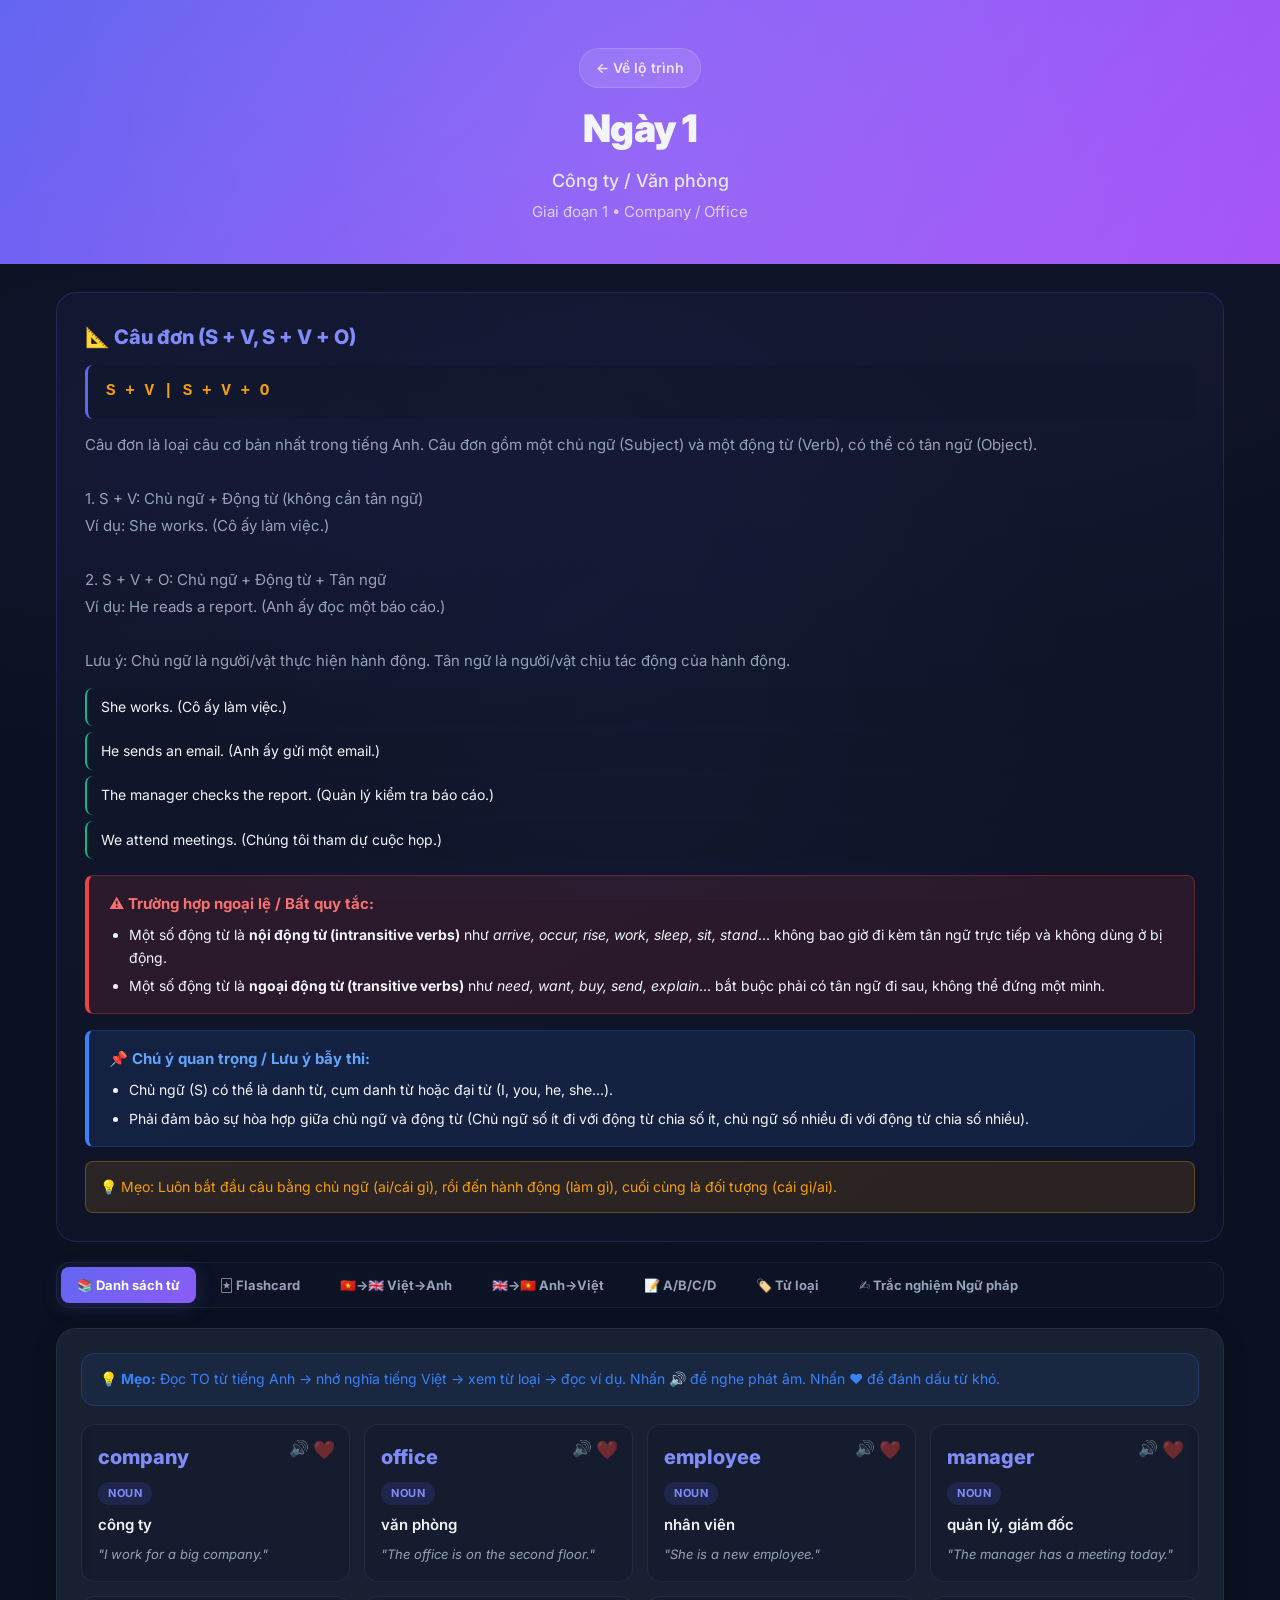
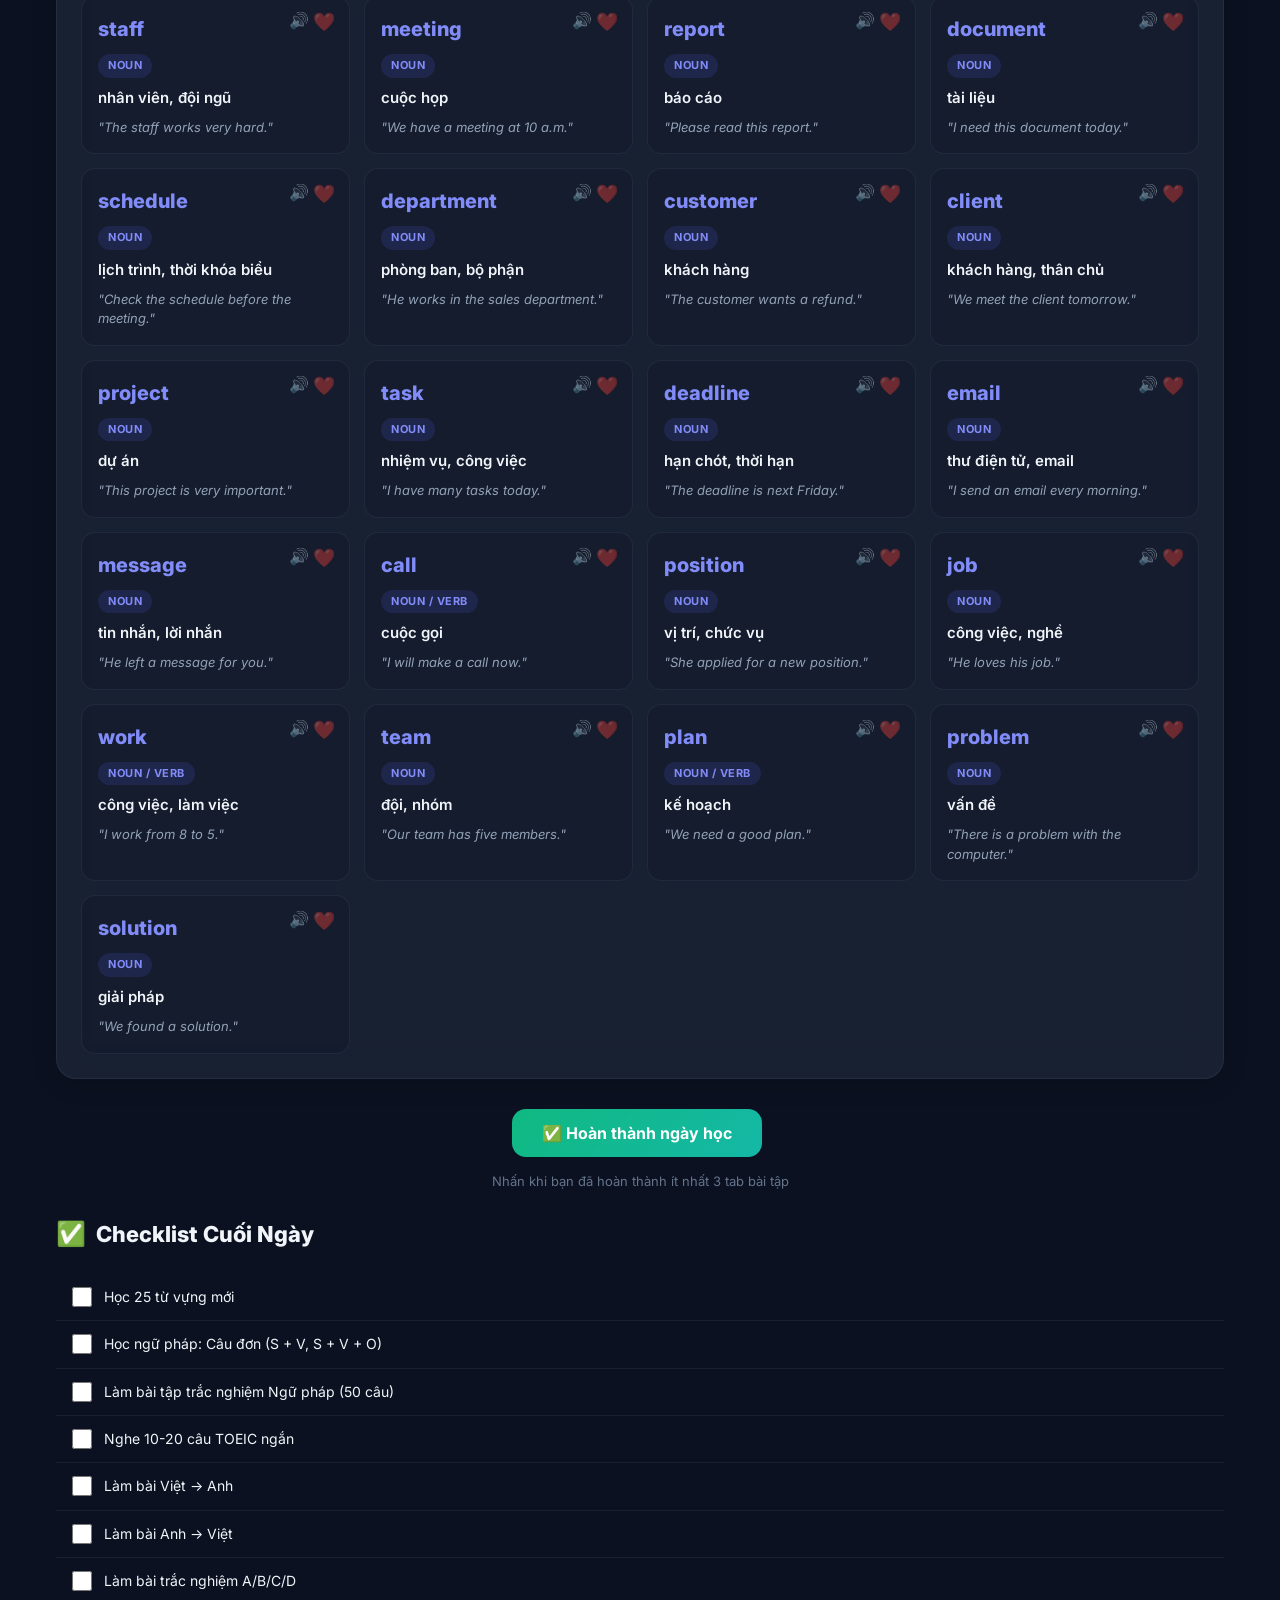
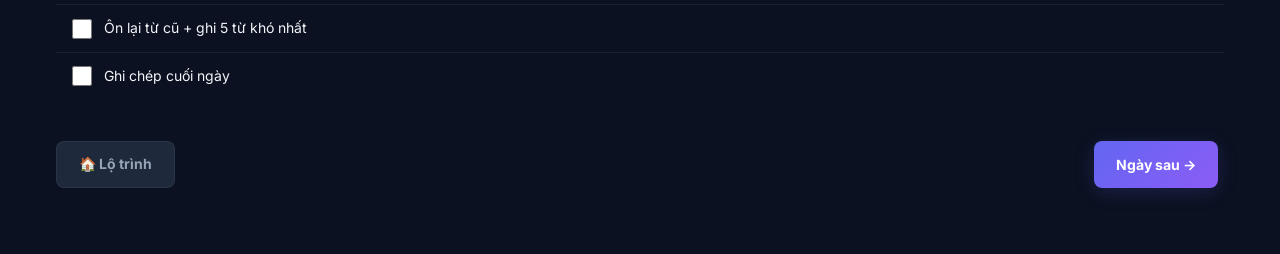
==== learn.html @ 669fe0bb "Initial commit" ====
<!DOCTYPE html>
<html lang="vi">
<head>
  <meta charset="UTF-8">
  <meta name="viewport" content="width=device-width, initial-scale=1.0">
  <title>Học Từ Vựng - Ngày</title>
  <meta name="description" content="Học từ vựng tiếng Anh TOEIC theo lộ trình 60 ngày">
  <link rel="stylesheet" href="style.css">
</head>
<body>
  <header class="header" id="pageHeader">
    <a href="index.html?no_redirect=true" class="back-btn">← Về lộ trình</a>
    <h1 id="dayTitle">Ngày 1</h1>
    <p id="dayTopic">Đang tải...</p>
    <div class="subtitle" id="dayPhase"></div>
  </header>

  <div class="container">
    <!-- GATE SYSTEM -->
    <div id="gateContainer" class="gate-container" style="display:none">
      <div class="gate-steps" id="gateSteps"></div>
      <div id="gateContent" class="gate-content"></div>
    </div>

    <!-- GRAMMAR SECTION -->
    <div id="grammarSection" class="grammar-box" style="display:none">
      <div class="grammar-title" id="grammarTitle"></div>
      <div class="grammar-structure" id="grammarStructure"></div>
      <div class="grammar-explanation" id="grammarExplanation"></div>
      <ul class="grammar-examples" id="grammarExamples"></ul>
      
      <!-- Exceptions Section -->
      <div id="grammarExceptionsContainer" class="grammar-alert grammar-alert-danger" style="display:none">
        <div class="grammar-alert-title">⚠️ Trường hợp ngoại lệ / Bất quy tắc:</div>
        <ul class="grammar-alert-list" id="grammarExceptions"></ul>
      </div>
      
      <!-- Notes Section -->
      <div id="grammarNotesContainer" class="grammar-alert grammar-alert-info" style="display:none">
        <div class="grammar-alert-title">📌 Chú ý quan trọng / Lưu ý bẫy thi:</div>
        <ul class="grammar-alert-list" id="grammarNotes"></ul>
      </div>

      <div class="grammar-tip" id="grammarTip" style="display:none"></div>
    </div>

    <!-- LEARNING TABS -->
    <div id="learningSection" style="display:none">
      <div class="tabs" id="mainTabs">
        <button class="tab-btn active" onclick="showTab('list',this)">📚 Danh sách từ</button>
        <button class="tab-btn" onclick="showTab('flash',this)">🃏 Flashcard</button>
        <button class="tab-btn" onclick="showTab('viToEn',this)">🇻🇳→🇬🇧 Việt→Anh</button>
        <button class="tab-btn" onclick="showTab('enToVi',this)">🇬🇧→🇻🇳 Anh→Việt</button>
        <button class="tab-btn" onclick="showTab('abcd',this)">📝 A/B/C/D</button>
        <button class="tab-btn" onclick="showTab('typeQuiz',this)">🏷️ Từ loại</button>
        <button class="tab-btn" id="grammarQuizTabBtn" onclick="showTab('grammarQuiz',this)" style="display:none">✍️ Trắc nghiệm Ngữ pháp</button>
      </div>

      <!-- Tab 1: Word List -->
      <section id="list" class="section active">
        <div class="note">💡 <b>Mẹo:</b> Đọc TO từ tiếng Anh → nhớ nghĩa tiếng Việt → xem từ loại → đọc ví dụ. Nhấn 🔊 để nghe phát âm. Nhấn ❤️ để đánh dấu từ khó.</div>
        <div id="wordGrid" class="word-grid"></div>
      </section>

      <!-- Tab 2: Flashcard -->
      <section id="flash" class="section">
        <div class="note" style="text-align:center;font-size:12px;color:var(--text-muted);background:transparent;border:none;padding:4px">⌨️ Phím tắt: <b>Space</b> = Hiện nghĩa &nbsp; <b>→</b> = Từ tiếp &nbsp; <b>←</b> = Từ trước &nbsp; <b>S</b> = Trộn &nbsp; <b>R</b> = Phát âm</div>
        <div class="progress"><div id="progressBar" class="progress-bar"></div></div>
        <div class="flash-counter" id="flashCounter"></div>
        <div class="flashcard-container">
          <div class="flashcard">
            <button class="speak-btn speak-btn-lg" onclick="speakWord(flashWords[flashIndex].word)" title="Phát âm">🔊</button>
            <div id="flashWord" class="flash-word"></div>
            <div id="flashMeaning" class="flash-meaning"></div>
            <div id="flashInfo" class="flash-info"></div>
          </div>
        </div>
        <div class="btn-group justify-center">
          <button class="btn btn-success" onclick="showAnswer()">👁️ Hiện nghĩa</button>
          <button class="btn btn-primary" onclick="nextCard()">➡️ Từ tiếp</button>
          <button class="btn btn-secondary" onclick="prevCard()">⬅️ Từ trước</button>
          <button class="btn btn-warning" onclick="shuffleCards()">🔀 Trộn từ</button>
          <button class="btn btn-danger btn-sm" onclick="markFlashDifficult()">🔥 Đánh dấu khó</button>
        </div>
      </section>

      <!-- Tab 3: Vietnamese to English (one-at-a-time) -->
      <section id="viToEn" class="section">
        <div class="note">💡 Hiện <b>nghĩa tiếng Việt</b>, bạn điền <b>từ tiếng Anh</b> — kết quả hiện ngay! Từ sai tự động vào kho từ khó.</div>
        <div class="progress"><div id="viToEnProgress" class="progress-bar"></div></div>
        <div class="abcd-progress-info">
          <span class="abcd-counter" id="viToEnCounter">Câu 1/1</span>
          <span class="abcd-score">
            <span class="score-correct" id="viToEnScoreOk">✓ 0</span>
            <span class="score-wrong" id="viToEnScoreNo">✗ 0</span>
          </span>
        </div>
        <div class="abcd-single-container" id="viToEnContainer"></div>
        <div class="btn-group">
          <button class="btn btn-success" onclick="startViToEn()">🔀 Trộn & Làm lại</button>
        </div>
      </section>

      <!-- Tab 4: English to Vietnamese (one-at-a-time) -->
      <section id="enToVi" class="section">
        <div class="note">💡 Hiện <b>từ tiếng Anh</b>, bạn điền <b>nghĩa tiếng Việt</b> — kết quả hiện ngay! Từ sai tự động vào kho từ khó.</div>
        <div class="progress"><div id="enToViProgress" class="progress-bar"></div></div>
        <div class="abcd-progress-info">
          <span class="abcd-counter" id="enToViCounter">Câu 1/1</span>
          <span class="abcd-score">
            <span class="score-correct" id="enToViScoreOk">✓ 0</span>
            <span class="score-wrong" id="enToViScoreNo">✗ 0</span>
          </span>
        </div>
        <div class="abcd-single-container" id="enToViContainer"></div>
        <div class="btn-group">
          <button class="btn btn-success" onclick="startEnToVi()">🔀 Trộn & Làm lại</button>
        </div>
      </section>

      <!-- Tab 5: ABCD Quiz -->
      <section id="abcd" class="section">
        <div class="note">💡 Chọn đáp án đúng — kết quả hiện ngay! Từ sai tự động vào kho từ khó.</div>
        <div class="mode-box">
          <label><input type="radio" name="abcdMode" value="vi-en" checked onchange="restartABCD()">Việt → Anh</label>
          <label><input type="radio" name="abcdMode" value="en-vi" onchange="restartABCD()">Anh → Việt</label>
        </div>
        <div class="progress"><div id="abcdProgressBar" class="progress-bar"></div></div>
        <div class="abcd-progress-info">
          <span class="abcd-counter" id="abcdCounter">Câu 1/1</span>
          <span class="abcd-score">
            <span class="score-correct" id="abcdScoreCorrect">✓ 0</span>
            <span class="score-wrong" id="abcdScoreWrong">✗ 0</span>
          </span>
        </div>
        <div class="abcd-single-container" id="abcdContainer"></div>
        <div class="btn-group" id="abcdBtnGroup">
          <button class="btn btn-success" onclick="restartABCD()">🔀 Trộn & Làm lại</button>
        </div>
      </section>

      <!-- Tab 6: Type Quiz (one-at-a-time) -->
      <section id="typeQuiz" class="section">
        <div class="note">💡 Chọn từ loại đúng — kết quả hiện ngay! <b>noun</b> = danh từ, <b>verb</b> = động từ, <b>adjective</b> = tính từ, <b>adverb</b> = trạng từ.</div>
        <div class="progress"><div id="typeProgress" class="progress-bar"></div></div>
        <div class="abcd-progress-info">
          <span class="abcd-counter" id="typeCounter">Câu 1/1</span>
          <span class="abcd-score">
            <span class="score-correct" id="typeScoreOk">✓ 0</span>
            <span class="score-wrong" id="typeScoreNo">✗ 0</span>
          </span>
        </div>
        <div class="abcd-single-container" id="typeContainer"></div>
        <div class="btn-group">
          <button class="btn btn-success" onclick="startType()">🔀 Trộn & Làm lại</button>
        </div>
      </section>

      <!-- Tab 7: Grammar Quiz (one-at-a-time) -->
      <section id="grammarQuiz" class="section">
        <div class="note">💡 <b>Bài tập Ngữ pháp (50 câu)</b>: Chọn đáp án đúng cho câu hỏi ngữ pháp liên quan đến bài học hôm nay. Kết quả hiển thị ngay lập tức!</div>
        <div class="progress"><div id="grammarQuizProgress" class="progress-bar"></div></div>
        <div class="abcd-progress-info">
          <span class="abcd-counter" id="grammarQuizCounter">Câu 1/50</span>
          <span class="abcd-score">
            <span class="score-correct" id="grammarQuizScoreOk">✓ 0</span>
            <span class="score-wrong" id="grammarQuizScoreNo">✗ 0</span>
          </span>
        </div>
        <div class="abcd-single-container" id="grammarQuizContainer"></div>
        <div class="btn-group">
          <button class="btn btn-success" onclick="startGrammarQuiz()">🔀 Làm lại từ đầu</button>
        </div>
      </section>

      <!-- Complete Day Button -->
      <div class="text-center mt-lg">
        <button class="btn btn-success btn-lg" onclick="completeDay()" id="completeDayBtn">
          ✅ Hoàn thành ngày học
        </button>
        <p class="text-muted mt-sm" style="font-size:13px">Nhấn khi bạn đã hoàn thành ít nhất 3 tab bài tập</p>
      </div>
    </div>

    <!-- Review Day Content -->
    <div id="reviewDaySection" style="display:none">
      <div class="note warning">
        📝 <b>Ngày ôn tập!</b> Hôm nay không có từ mới. Hãy ôn lại tất cả từ đã học ở các ngày trước.
      </div>
      <div id="reviewDayContent"></div>
      <div class="text-center mt-lg">
        <button class="btn btn-success btn-lg" onclick="completeDay()">✅ Hoàn thành ôn tập</button>
      </div>
    </div>

    <!-- Checklist -->
    <div class="phase-section mt-lg" id="checklistSection">
      <div class="section-title"><span class="icon">✅</span> Checklist Cuối Ngày</div>
      <div class="glass-card">
        <ul class="checklist" id="checklistBox"></ul>
      </div>
    </div>

    <!-- Navigation -->
    <div class="flex justify-between mt-lg" style="padding-bottom:32px">
      <button class="btn btn-secondary" id="prevDayBtn" onclick="goToDay(-1)">← Ngày trước</button>
      <a href="index.html?no_redirect=true" class="btn btn-secondary">🏠 Lộ trình</a>
      <button class="btn btn-primary" id="nextDayBtn" onclick="goToDay(1)">Ngày sau →</button>
    </div>
  </div>

  <script src="data.js"></script>
  <script src="storage.js"></script>
  <script src="grammar_questions.js"></script>
  <script>
  // ============================================
  // LEARN PAGE LOGIC
  // ============================================

  let currentDay = 1;
  let dayData = null;
  let words = [];

  // Quiz state
  let flashIndex = 0, flashWords = [];
  let viToEnList = [], enToViList = [], abcdList = [];

  // Grammar quiz state
  let grammarQuizList = [];
  let grammarQuizIdx = 0;
  let grammarQuizOk = 0;
  let grammarQuizWrong = 0;
  let grammarQuizDone = false;

  // ---- INIT ----
  function init() {
    const params = new URLSearchParams(window.location.search);
    currentDay = parseInt(params.get('day')) || 1;

    if (typeof DAYS_DATA === 'undefined') {
      document.getElementById('dayTopic').textContent = 'Lỗi: Không tìm thấy dữ liệu';
      return;
    }

    dayData = DAYS_DATA.find(d => d.day === currentDay);
    if (!dayData) {
      document.getElementById('dayTopic').textContent = 'Không tìm thấy dữ liệu ngày ' + currentDay;
      return;
    }

    words = dayData.words || [];
    document.title = `Ngày ${currentDay} - ${dayData.topic}`;
    document.getElementById('dayTitle').textContent = `Ngày ${currentDay}`;
    document.getElementById('dayTopic').textContent = dayData.topic;
    document.getElementById('dayPhase').textContent = `Giai đoạn ${dayData.phase} • ${dayData.topicEn || ''}`;

    // Mark day as started
    Storage.setDayStarted(currentDay);

    // Navigation buttons
    document.getElementById('prevDayBtn').style.display = currentDay > 1 ? '' : 'none';
    document.getElementById('nextDayBtn').style.display = currentDay < 60 ? '' : 'none';

    // Check if completed
    if (Storage.isDayCompleted(currentDay)) {
      document.getElementById('completeDayBtn').textContent = '✅ Đã hoàn thành';
      document.getElementById('completeDayBtn').classList.remove('btn-success');
      document.getElementById('completeDayBtn').classList.add('btn-secondary');
    }

    // Render grammar
    renderGrammar();

    // Render checklist
    renderChecklist();

    // Handle review day
    if (dayData.isReview) {
      handleReviewDay();
      return;
    }

    // Check gates
    checkGates();
  }

  // ---- GATES ----
  function checkGates() {
    const needsDiff = Storage.needsDifficultReview(currentDay);
    const needsPrev = Storage.needsPreviousDayReview(currentDay);

    if (!needsDiff && !needsPrev) {
      // Gates passed - show learning section
      showLearning();
      return;
    }

    // Show gate system
    document.getElementById('gateContainer').style.display = 'block';
    document.getElementById('learningSection').style.display = 'none';

    renderGateSteps(needsDiff, needsPrev);

    if (needsDiff) {
      renderDifficultGate();
    } else if (needsPrev) {
      renderPreviousDayGate();
    }
  }

  function renderGateSteps(needsDiff, needsPrev) {
    const diffDone = !needsDiff;
    const prevDone = !needsPrev;
    const steps = [];

    if (Storage.getDifficultWords().length > 0 || !diffDone) {
      steps.push(`
        <div class="gate-step ${!diffDone ? 'active' : 'completed'}">
          <span class="step-icon">${diffDone ? '✅' : '🔥'}</span>
          <span class="step-label">Ôn từ khó</span>
        </div>
      `);
    }

    if (currentDay > 1) {
      steps.push(`
        <div class="gate-step ${diffDone && !prevDone ? 'active' : prevDone ? 'completed' : ''}">
          <span class="step-icon">${prevDone ? '✅' : '📖'}</span>
          <span class="step-label">Ôn ngày trước</span>
        </div>
      `);
    }

    steps.push(`
      <div class="gate-step ${diffDone && prevDone ? 'active' : ''}">
        <span class="step-icon">${diffDone && prevDone ? '🎉' : '🔒'}</span>
        <span class="step-label">Học từ mới</span>
      </div>
    `);

    document.getElementById('gateSteps').innerHTML = steps.join('');
  }

  // ---- DIFFICULT GATE ----
  function renderDifficultGate() {
    const diffWords = Storage.getDifficultWords();
    const content = document.getElementById('gateContent');

    content.innerHTML = `
      <div class="gate-title">🔥 Ôn Từ Khó Thuộc</div>
      <div class="gate-desc">Bạn có ${diffWords.length} từ khó. Phải đạt ≥80% mới được học từ mới!</div>
      <div class="gate-quiz" id="gateQuiz">
        ${diffWords.map((w, i) => `
          <div class="question">
            <div class="question-label">Câu ${i + 1}/${diffWords.length}</div>
            <div class="big-prompt">${w.meaning}</div>
            <div class="small-hint">${w.type} • Ngày ${w.day}</div>
            <input type="text" id="gateQ${i}" placeholder="Điền từ tiếng Anh">
            <div id="gateFb${i}" class="feedback"></div>
          </div>
        `).join('')}
      </div>
      <div class="btn-group">
        <button class="btn btn-primary btn-lg" onclick="checkDifficultGate()">✅ Kiểm tra</button>
      </div>
      <div id="gateResult" style="display:none"></div>
    `;
  }

  function checkDifficultGate() {
    const diffWords = Storage.getDifficultWords();
    let score = 0;

    diffWords.forEach((w, i) => {
      const input = document.getElementById(`gateQ${i}`);
      const fb = document.getElementById(`gateFb${i}`);
      const ans = input.value.trim().toLowerCase();

      if (ans === w.word.toLowerCase()) {
        score++;
        fb.className = 'feedback correct';
        fb.textContent = '✓ Đúng!';
        Storage.updateDifficultWordStats(w.word, true);
      } else {
        fb.className = 'feedback wrong';
        fb.innerHTML = `✗ Sai. Đáp án: <b>${w.word}</b>`;
        Storage.updateDifficultWordStats(w.word, false);
      }
    });

    const pct = Math.round((score / diffWords.length) * 100);
    const result = document.getElementById('gateResult');
    result.style.display = 'block';

    if (pct >= 80) {
      result.className = 'gate-result pass';
      result.innerHTML = `🎉 Tuyệt vời! ${score}/${diffWords.length} (${pct}%) — Đã vượt qua!`;
      Storage.setDifficultReviewDone(currentDay);
      setTimeout(() => checkGates(), 1500);
    } else {
      result.className = 'gate-result fail';
      result.innerHTML = `😤 ${score}/${diffWords.length} (${pct}%) — Cần đạt 80%. <button class="btn btn-warning btn-sm mt-sm" onclick="renderDifficultGate()">🔄 Làm lại</button>`;
    }
  }

  // ---- PREVIOUS DAY GATE ----
  function renderPreviousDayGate() {
    const prevWords = Storage.getPreviousDayWords(currentDay);
    if (prevWords.length === 0) {
      Storage.setPreviousDayReviewDone(currentDay);
      checkGates();
      return;
    }

    // Pick random 10 words (or fewer)
    const quizWords = shuffleArray([...prevWords]).slice(0, Math.min(10, prevWords.length));
    const content = document.getElementById('gateContent');

    content.innerHTML = `
      <div class="gate-title">📖 Ôn Nhanh Ngày Trước</div>
      <div class="gate-desc">Trả lời ${quizWords.length} câu hỏi từ ngày trước. Phải đạt ≥70%!</div>
      <div class="gate-quiz" id="prevGateQuiz">
        ${quizWords.map((w, i) => `
          <div class="question">
            <div class="question-label">Câu ${i + 1}/${quizWords.length}</div>
            <div class="big-prompt">${w.meaning}</div>
            <div class="small-hint">${w.type}</div>
            <input type="text" id="prevQ${i}" placeholder="Điền từ tiếng Anh" data-answer="${w.word}">
            <div id="prevFb${i}" class="feedback"></div>
          </div>
        `).join('')}
      </div>
      <div class="btn-group">
        <button class="btn btn-primary btn-lg" onclick="checkPreviousGate(${quizWords.length})">✅ Kiểm tra</button>
      </div>
      <div id="prevGateResult" style="display:none"></div>
    `;
  }

  function checkPreviousGate(count) {
    let score = 0;
    for (let i = 0; i < count; i++) {
      const input = document.getElementById(`prevQ${i}`);
      const fb = document.getElementById(`prevFb${i}`);
      const ans = input.value.trim().toLowerCase();
      const correct = input.dataset.answer.toLowerCase();

      if (ans === correct) {
        score++;
        fb.className = 'feedback correct';
        fb.textContent = '✓ Đúng!';
      } else {
        fb.className = 'feedback wrong';
        fb.innerHTML = `✗ Sai. Đáp án: <b>${input.dataset.answer}</b>`;
      }
    }

    const pct = Math.round((score / count) * 100);
    const result = document.getElementById('prevGateResult');
    result.style.display = 'block';

    if (pct >= 70) {
      result.className = 'gate-result pass';
      result.innerHTML = `🎉 Tốt lắm! ${score}/${count} (${pct}%) — Đã vượt qua!`;
      Storage.setPreviousDayReviewDone(currentDay);
      setTimeout(() => checkGates(), 1500);
    } else {
      result.className = 'gate-result fail';
      result.innerHTML = `😤 ${score}/${count} (${pct}%) — Cần đạt 70%. <button class="btn btn-warning btn-sm mt-sm" onclick="renderPreviousDayGate()">🔄 Làm lại</button>`;
    }
  }

  // ---- SHOW LEARNING ----
  function showLearning() {
    document.getElementById('gateContainer').style.display = 'none';
    document.getElementById('learningSection').style.display = 'block';
    document.getElementById('grammarSection').style.display = '';

    if (words.length === 0) {
      document.getElementById('learningSection').innerHTML = `
        <div class="empty-state"><div class="icon">📝</div><p>Ngày ôn tập - không có từ mới</p></div>
      `;
      return;
    }

    renderList();
    flashWords = [...words];
    flashIndex = 0;
    renderFlash();
    startViToEn();
    startEnToVi();
    randomABCD();
    startType();

    // Show/hide grammar quiz tab button based on whether grammar exists
    const gQuizTabBtn = document.getElementById('grammarQuizTabBtn');
    if (dayData.grammar && dayData.grammar.title && !dayData.isReview) {
      gQuizTabBtn.style.display = '';
      startGrammarQuiz();
    } else {
      gQuizTabBtn.style.display = 'none';
    }
  }

  // ---- GRAMMAR ----
  function renderGrammar() {
    if (!dayData.grammar || !dayData.grammar.title) {
      document.getElementById('grammarSection').style.display = 'none';
      return;
    }

    const g = dayData.grammar;
    document.getElementById('grammarSection').style.display = '';
    document.getElementById('grammarTitle').textContent = '📐 ' + g.title;
    document.getElementById('grammarStructure').textContent = g.structure || '';
    document.getElementById('grammarStructure').style.display = g.structure ? '' : 'none';
    document.getElementById('grammarExplanation').innerHTML = (g.explanation || '').replace(/\n/g, '<br>');
    document.getElementById('grammarExamples').innerHTML = (g.examples || []).map(e => `<li>${e}</li>`).join('');

    // Render exceptions
    const excContainer = document.getElementById('grammarExceptionsContainer');
    const excList = document.getElementById('grammarExceptions');
    if (g.exceptions && g.exceptions.length > 0) {
      excContainer.style.display = '';
      excList.innerHTML = g.exceptions.map(e => `<li>${e}</li>`).join('');
    } else {
      excContainer.style.display = 'none';
    }

    // Render notes
    const notesContainer = document.getElementById('grammarNotesContainer');
    const notesList = document.getElementById('grammarNotes');
    if (g.notes && g.notes.length > 0) {
      notesContainer.style.display = '';
      notesList.innerHTML = g.notes.map(n => `<li>${n}</li>`).join('');
    } else {
      notesContainer.style.display = 'none';
    }

    if (g.tips) {
      document.getElementById('grammarTip').style.display = '';
      document.getElementById('grammarTip').textContent = g.tips;
    } else {
      document.getElementById('grammarTip').style.display = 'none';
    }
  }

  // ---- REVIEW DAY ----
  function handleReviewDay() {
    document.getElementById('learningSection').style.display = 'none';
    document.getElementById('gateContainer').style.display = 'none';
    document.getElementById('reviewDaySection').style.display = 'block';

    const reviewDays = dayData.reviewDays || [];
    if (typeof DAYS_DATA === 'undefined' || reviewDays.length === 0) return;

    // Gather words from review days
    let allReviewWords = [];
    reviewDays.forEach(d => {
      const rd = DAYS_DATA.find(x => x.day === d);
      if (rd && rd.words) allReviewWords = allReviewWords.concat(rd.words);
    });

    if (allReviewWords.length === 0) {
      document.getElementById('reviewDayContent').innerHTML = '<div class="empty-state"><p>Không có từ để ôn</p></div>';
      return;
    }

    // Create a mini quiz with shuffled words
    const quizWords = shuffleArray(allReviewWords).slice(0, Math.min(30, allReviewWords.length));

    document.getElementById('reviewDayContent').innerHTML = `
      <div class="section-title"><span class="icon">📝</span> Ôn Tập ${allReviewWords.length} Từ (${quizWords.length} câu random)</div>
      <div class="glass-card">
        ${quizWords.map((w, i) => `
          <div class="question">
            <div class="question-label">Câu ${i + 1}/${quizWords.length}</div>
            <div class="big-prompt">${w.meaning}</div>
            <div class="small-hint">${w.type}</div>
            <input type="text" id="reviewQ${i}" placeholder="Điền từ tiếng Anh" data-answer="${w.word}" data-word='${JSON.stringify(w)}'>
            <div id="reviewFb${i}" class="feedback"></div>
          </div>
        `).join('')}
        <div class="btn-group">
          <button class="btn btn-primary btn-lg" onclick="checkReviewDay(${quizWords.length})">✅ Kiểm tra</button>
          <button class="btn btn-secondary" onclick="handleReviewDay()">🔀 Trộn lại</button>
        </div>
        <div id="reviewResult" class="result" style="display:none"></div>
      </div>
    `;
  }

  function checkReviewDay(count) {
    let score = 0;
    for (let i = 0; i < count; i++) {
      const input = document.getElementById(`reviewQ${i}`);
      const fb = document.getElementById(`reviewFb${i}`);
      const ans = input.value.trim().toLowerCase();
      const correct = input.dataset.answer.toLowerCase();

      if (ans === correct) {
        score++;
        fb.className = 'feedback correct';
        fb.textContent = '✓ Đúng!';
      } else {
        fb.className = 'feedback wrong';
        fb.innerHTML = `✗ Sai. Đáp án: <b>${input.dataset.answer}</b>`;
        // Add to difficult words
        try {
          const wordObj = JSON.parse(input.dataset.word);
          Storage.addDifficultWord(wordObj, dayData.day);
        } catch(e) {}
      }
    }

    const pct = Math.round((score / count) * 100);
    const result = document.getElementById('reviewResult');
    result.style.display = 'block';
    result.innerHTML = `Bạn đúng <b>${score}/${count}</b> (${pct}%). ${pct >= 80 ? '🎉 Tuyệt vời!' : '💪 Cần ôn thêm!'}`;
    Storage.saveQuizResult(currentDay, 'review', score, count);
  }

  // ---- HELPER FUNCTIONS ----
  function normalizeText(t) { return t.trim().toLowerCase().replace(/\s+/g, ' '); }
  function shuffleArray(a) { return [...a].sort(() => Math.random() - 0.5); }

  function showTab(id, btn) {
    document.querySelectorAll('#learningSection .section').forEach(s => s.classList.remove('active'));
    document.querySelectorAll('#mainTabs .tab-btn').forEach(b => b.classList.remove('active'));
    document.getElementById(id).classList.add('active');
    btn.classList.add('active');
    Storage.addTabVisited(currentDay, id);
  }

  // ---- TEXT-TO-SPEECH ----
  function speakWord(text) {
    if ('speechSynthesis' in window) {
      window.speechSynthesis.cancel();
      const utter = new SpeechSynthesisUtterance(text);
      utter.lang = 'en-US';
      utter.rate = 0.85;
      utter.pitch = 1;
      window.speechSynthesis.speak(utter);
    }
  }

  // ---- TAB 1: WORD LIST ----
  function renderList() {
    document.getElementById('wordGrid').innerHTML = words.map((w, i) => {
      const isDiff = Storage.isDifficultWord(w.word);
      return `
        <div class="word-card animate-fadeInUp" style="animation-delay:${i * 30}ms">
          <button class="mark-difficult ${isDiff ? 'marked' : ''}" onclick="toggleDifficult(this, ${i})" title="Đánh dấu từ khó">
            ${isDiff ? '🔥' : '❤️'}
          </button>
          <button class="speak-btn" onclick="speakWord('${w.word}')" title="Phát âm">🔊</button>
          <div class="word">${w.word}</div>
          <div class="type-badge">${w.type}</div>
          <div class="meaning">${w.meaning}</div>
          <div class="example">"${w.example}"</div>
        </div>
      `;
    }).join('');
  }

  function toggleDifficult(btn, index) {
    const w = words[index];
    if (Storage.isDifficultWord(w.word)) {
      Storage.removeDifficultWord(w.word);
      btn.classList.remove('marked');
      btn.innerHTML = '❤️';
    } else {
      Storage.addDifficultWord(w, currentDay);
      btn.classList.add('marked');
      btn.innerHTML = '🔥';
      btn.style.animation = 'none';
      btn.offsetHeight;
      btn.style.animation = 'heartBeat 0.4s ease';
    }
  }

  // ---- TAB 2: FLASHCARD ----
  function renderFlash() {
    if (flashWords.length === 0) return;
    const w = flashWords[flashIndex];
    document.getElementById('flashWord').textContent = w.word;
    document.getElementById('flashMeaning').textContent = w.meaning;
    document.getElementById('flashInfo').innerHTML = `<b>${w.type}</b> — "${w.example}"`;
    document.getElementById('flashMeaning').style.display = 'none';
    document.getElementById('flashInfo').style.display = 'none';
    document.getElementById('progressBar').style.width = ((flashIndex + 1) / flashWords.length * 100) + '%';
    document.getElementById('flashCounter').textContent = `${flashIndex + 1} / ${flashWords.length}`;
  }

  function showAnswer() {
    document.getElementById('flashMeaning').style.display = 'block';
    document.getElementById('flashInfo').style.display = 'block';
  }

  function nextCard() {
    flashIndex = (flashIndex + 1) % flashWords.length;
    renderFlash();
  }

  function prevCard() {
    flashIndex = (flashIndex - 1 + flashWords.length) % flashWords.length;
    renderFlash();
  }

  function shuffleCards() {
    flashWords = shuffleArray(flashWords);
    flashIndex = 0;
    renderFlash();
  }

  function markFlashDifficult() {
    const w = flashWords[flashIndex];
    if (!Storage.isDifficultWord(w.word)) {
      Storage.addDifficultWord(w, currentDay);
      alert(`🔥 "${w.word}" đã được thêm vào kho từ khó!`);
    } else {
      alert(`"${w.word}" đã có trong kho từ khó rồi.`);
    }
  }

  // ---- TAB 3: VIETNAMESE -> ENGLISH (one-at-a-time) ----
  let viToEnIdx = 0, viToEnOk = 0, viToEnBad = [], viToEnDone = false;

  function startViToEn() {
    viToEnList = shuffleArray([...words]);
    viToEnIdx = 0; viToEnOk = 0; viToEnBad = []; viToEnDone = false;
    renderViToEnSingle();
  }

  function renderViToEnSingle() {
    const c = document.getElementById('viToEnContainer');
    const t = viToEnList.length;
    document.getElementById('viToEnProgress').style.width = (viToEnIdx / t * 100) + '%';
    document.getElementById('viToEnCounter').textContent = `Câu ${Math.min(viToEnIdx+1,t)}/${t}`;
    document.getElementById('viToEnScoreOk').textContent = `✓ ${viToEnOk}`;
    document.getElementById('viToEnScoreNo').textContent = `✗ ${viToEnBad.length}`;
    if (viToEnIdx >= t) { showFillSummary(c, 'viToEnProgress', viToEnOk, viToEnBad, t, 'viToEn'); return; }
    const w = viToEnList[viToEnIdx];
    viToEnDone = false;
    c.innerHTML = `
      <div class="abcd-single-question">
        <div class="question">
          <div class="question-label">Điền từ tiếng Anh:</div>
          <div class="big-prompt">${w.meaning}</div>
          <div class="small-hint">${w.type}</div>
          <input type="text" id="viToEnInput" placeholder="Điền từ tiếng Anh..." autofocus
            onkeydown="if(event.key==='Enter') checkViToEnSingle()">
          <div style="margin-top:12px">
            <button class="btn btn-primary" onclick="checkViToEnSingle()">✅ Kiểm tra</button>
            <button class="btn btn-secondary btn-sm" onclick="skipViToEn()">⏭️ Bỏ qua</button>
          </div>
          <div id="viToEnFb"></div>
        </div>
      </div>`;
    setTimeout(() => { const inp = document.getElementById('viToEnInput'); if(inp) inp.focus(); }, 100);
  }

  function checkViToEnSingle() {
    if (viToEnDone) return;
    viToEnDone = true;
    const w = viToEnList[viToEnIdx];
    const inp = document.getElementById('viToEnInput');
    const fb = document.getElementById('viToEnFb');
    const ans = normalizeText(inp.value);
    if (ans === w.word.toLowerCase()) {
      viToEnOk++;
      fb.className = 'abcd-feedback-banner correct';
      fb.innerHTML = '🎉 Chính xác!';
      inp.style.borderColor = 'var(--success)';
    } else {
      fb.className = 'abcd-feedback-banner wrong';
      fb.innerHTML = `❌ Sai rồi! Đáp án: <b>${w.word}</b>`;
      inp.style.borderColor = 'var(--error)';
      viToEnBad.push(w);
      Storage.addDifficultWord(w, currentDay);
    }
    inp.disabled = true;
    document.getElementById('viToEnScoreOk').textContent = `✓ ${viToEnOk}`;
    document.getElementById('viToEnScoreNo').textContent = `✗ ${viToEnBad.length}`;
    setTimeout(() => { viToEnIdx++; renderViToEnSingle(); }, 1200);
  }

  function skipViToEn() {
    if (viToEnDone) return;
    viToEnDone = true;
    const w = viToEnList[viToEnIdx];
    const fb = document.getElementById('viToEnFb');
    fb.className = 'abcd-feedback-banner wrong';
    fb.innerHTML = `⏭️ Đã bỏ qua. Đáp án: <b>${w.word}</b>`;
    viToEnBad.push(w);
    Storage.addDifficultWord(w, currentDay);
    document.getElementById('viToEnScoreNo').textContent = `✗ ${viToEnBad.length}`;
    setTimeout(() => { viToEnIdx++; renderViToEnSingle(); }, 1200);
  }

  // Backward-compatible aliases
  function renderViToEn() { startViToEn(); }
  function randomViToEn() { startViToEn(); }

  // ---- TAB 4: ENGLISH -> VIETNAMESE (one-at-a-time) ----
  let enToViIdx = 0, enToViOk = 0, enToViBad = [], enToViDone = false;

  function startEnToVi() {
    enToViList = shuffleArray([...words]);
    enToViIdx = 0; enToViOk = 0; enToViBad = []; enToViDone = false;
    renderEnToViSingle();
  }

  function renderEnToViSingle() {
    const c = document.getElementById('enToViContainer');
    const t = enToViList.length;
    document.getElementById('enToViProgress').style.width = (enToViIdx / t * 100) + '%';
    document.getElementById('enToViCounter').textContent = `Câu ${Math.min(enToViIdx+1,t)}/${t}`;
    document.getElementById('enToViScoreOk').textContent = `✓ ${enToViOk}`;
    document.getElementById('enToViScoreNo').textContent = `✗ ${enToViBad.length}`;
    if (enToViIdx >= t) { showFillSummary(c, 'enToViProgress', enToViOk, enToViBad, t, 'enToVi'); return; }
    const w = enToViList[enToViIdx];
    enToViDone = false;
    c.innerHTML = `
      <div class="abcd-single-question">
        <div class="question">
          <div class="question-label">Điền nghĩa tiếng Việt:</div>
          <div class="big-prompt">${w.word} <button class="speak-btn" onclick="speakWord('${w.word}')" style="font-size:20px;vertical-align:middle">🔊</button></div>
          <div class="small-hint">${w.type}</div>
          <input type="text" id="enToViInput" placeholder="Điền nghĩa tiếng Việt..." autofocus
            onkeydown="if(event.key==='Enter') checkEnToViSingle()">
          <div style="margin-top:12px">
            <button class="btn btn-primary" onclick="checkEnToViSingle()">✅ Kiểm tra</button>
            <button class="btn btn-secondary btn-sm" onclick="skipEnToVi()">⏭️ Bỏ qua</button>
          </div>
          <div id="enToViFb"></div>
        </div>
      </div>`;
    setTimeout(() => { const inp = document.getElementById('enToViInput'); if(inp) inp.focus(); }, 100);
  }

  function checkEnToViSingle() {
    if (enToViDone) return;
    enToViDone = true;
    const w = enToViList[enToViIdx];
    const inp = document.getElementById('enToViInput');
    const fb = document.getElementById('enToViFb');
    const ans = normalizeText(inp.value);
    const ok = w.viAnswers.some(v => normalizeText(v) === ans);
    if (ok) {
      enToViOk++;
      fb.className = 'abcd-feedback-banner correct';
      fb.innerHTML = '🎉 Chính xác!';
      inp.style.borderColor = 'var(--success)';
    } else {
      fb.className = 'abcd-feedback-banner wrong';
      fb.innerHTML = `❌ Sai rồi! Đáp án: <b>${w.meaning}</b>`;
      inp.style.borderColor = 'var(--error)';
      enToViBad.push(w);
      Storage.addDifficultWord(w, currentDay);
    }
    inp.disabled = true;
    document.getElementById('enToViScoreOk').textContent = `✓ ${enToViOk}`;
    document.getElementById('enToViScoreNo').textContent = `✗ ${enToViBad.length}`;
    setTimeout(() => { enToViIdx++; renderEnToViSingle(); }, 1200);
  }

  function skipEnToVi() {
    if (enToViDone) return;
    enToViDone = true;
    const w = enToViList[enToViIdx];
    const fb = document.getElementById('enToViFb');
    fb.className = 'abcd-feedback-banner wrong';
    fb.innerHTML = `⏭️ Đã bỏ qua. Đáp án: <b>${w.meaning}</b>`;
    enToViBad.push(w);
    Storage.addDifficultWord(w, currentDay);
    document.getElementById('enToViScoreNo').textContent = `✗ ${enToViBad.length}`;
    setTimeout(() => { enToViIdx++; renderEnToViSingle(); }, 1200);
  }

  // Backward-compatible aliases
  function renderEnToVi() { startEnToVi(); }
  function randomEnToVi() { startEnToVi(); }

  // ---- TAB 7: GRAMMAR QUIZ (50 questions, one-at-a-time) ----
  function startGrammarQuiz() {
    if (typeof GrammarQuiz !== 'undefined') {
      grammarQuizList = GrammarQuiz.generate(currentDay, 50);
    } else {
      grammarQuizList = [];
    }
    grammarQuizIdx = 0;
    grammarQuizOk = 0;
    grammarQuizWrong = 0;
    grammarQuizDone = false;
    renderGrammarQuizSingle();
  }

  function renderGrammarQuizSingle() {
    const c = document.getElementById('grammarQuizContainer');
    if (!c) return;
    const t = grammarQuizList.length;
    if (t === 0) {
      c.innerHTML = '<div class="empty-state"><p>Không có bài tập ngữ pháp cho ngày hôm nay.</p></div>';
      return;
    }
    document.getElementById('grammarQuizProgress').style.width = (grammarQuizIdx / t * 100) + '%';
    document.getElementById('grammarQuizCounter').textContent = `Câu ${Math.min(grammarQuizIdx + 1, t)}/${t}`;
    document.getElementById('grammarQuizScoreOk').textContent = `✓ ${grammarQuizOk}`;
    document.getElementById('grammarQuizScoreNo').textContent = `✗ ${grammarQuizWrong}`;

    if (grammarQuizIdx >= t) {
      showGrammarQuizSummary();
      return;
    }

    const q = grammarQuizList[grammarQuizIdx];
    grammarQuizDone = false;

    c.innerHTML = `
      <div class="abcd-single-question">
        <div class="question">
          <div class="question-label" style="color:var(--text-secondary);font-size:13px;margin-bottom:8px">Chủ đề: ${dayData.grammar.title}</div>
          <div class="big-prompt" style="font-size:18px;margin:16px 0;line-height:1.6">${q.question}</div>
          <div class="abcd-options" style="margin-top:16px">
            ${q.options.map((opt, i) => `
              <div class="option" id="gOpt${i}" onclick="checkGrammarQuizAnswer(${i})">
                <b>${String.fromCharCode(65 + i)}.</b> &nbsp; ${opt}
              </div>
            `).join('')}
          </div>
          <div id="grammarQuizFb" style="margin-top:16px"></div>
        </div>
      </div>
    `;
  }

  function checkGrammarQuizAnswer(selectedIdx) {
    if (grammarQuizDone) return;
    grammarQuizDone = true;

    const q = grammarQuizList[grammarQuizIdx];
    const fb = document.getElementById('grammarQuizFb');
    const isCorrect = (selectedIdx === q.answerIdx);

    // Highlight options using CSS classes
    for (let i = 0; i < q.options.length; i++) {
      const el = document.getElementById(`gOpt${i}`);
      if (!el) continue;
      if (i === q.answerIdx) {
        el.classList.add('option-correct');
      } else if (i === selectedIdx) {
        el.classList.add('option-wrong');
      } else {
        el.classList.add('option-disabled');
      }
    }

    if (isCorrect) {
      grammarQuizOk++;
      fb.className = 'abcd-feedback-banner correct';
      fb.innerHTML = `🎉 <b>Chính xác!</b><br><div style="font-size:13px;margin-top:6px;font-weight:normal;line-height:1.5">${q.explanation}</div>`;
    } else {
      grammarQuizWrong++;
      fb.className = 'abcd-feedback-banner wrong';
      fb.innerHTML = `❌ <b>Chưa đúng!</b> Đáp án đúng là <b>${String.fromCharCode(65 + q.answerIdx)}. ${q.options[q.answerIdx]}</b>.<br><div style="font-size:13px;margin-top:6px;font-weight:normal;line-height:1.5">${q.explanation}</div>`;
    }

    document.getElementById('grammarQuizScoreOk').textContent = `✓ ${grammarQuizOk}`;
    document.getElementById('grammarQuizScoreNo').textContent = `✗ ${grammarQuizWrong}`;

    fb.innerHTML += `
      <div style="margin-top:16px;text-align:right">
        <button class="btn btn-primary" onclick="nextGrammarQuestion()">Câu tiếp theo ⏭️</button>
      </div>
    `;
  }

  function nextGrammarQuestion() {
    grammarQuizIdx++;
    renderGrammarQuizSingle();
  }

  function showGrammarQuizSummary() {
    const c = document.getElementById('grammarQuizContainer');
    const pct = Math.round((grammarQuizOk / grammarQuizList.length) * 100);
    let emoji = '🏆', msg = 'Tuyệt vời! Bạn đã hoàn thành xuất sắc bài tập ngữ pháp.';
    if (pct < 50) { emoji = '📚'; msg = 'Cần đọc lại lý thuyết và làm lại bài tập để nắm chắc ngữ pháp.'; }
    else if (pct < 80) { emoji = '💪'; msg = 'Kết quả khá tốt, hãy phát huy thêm nhé!'; }

    c.innerHTML = `
      <div class="quiz-summary">
        <div style="font-size:48px">${emoji}</div>
        <div class="quiz-summary-score">${pct}%</div>
        <div class="quiz-summary-label">${msg}</div>
        <div class="quiz-summary-stats">
          <div class="quiz-summary-stat correct"><div class="stat-num">${grammarQuizOk}</div><div class="stat-lbl">Đúng</div></div>
          <div class="quiz-summary-stat wrong"><div class="stat-num">${grammarQuizWrong}</div><div class="stat-lbl">Sai</div></div>
          <div class="quiz-summary-stat total"><div class="stat-num">${grammarQuizList.length}</div><div class="stat-lbl">Tổng số câu</div></div>
        </div>
        <div style="margin-top:24px">
          <button class="btn btn-success" onclick="startGrammarQuiz()">🔄 Làm lại từ đầu</button>
        </div>
      </div>
    `;
    Storage.saveQuizResult(currentDay, 'grammar', grammarQuizOk, grammarQuizList.length);
  }

  // ---- SHARED: Fill quiz summary ----
  function showFillSummary(container, progressId, correct, wrongList, total, quizType) {
    document.getElementById(progressId).style.width = '100%';
    const pct = Math.round((correct / total) * 100);
    let emoji = '🎉', msg = 'Tuyệt vời! Bạn giỏi lắm!';
    if (pct < 50) { emoji = '😤'; msg = 'Cần cố gắng hơn!'; }
    else if (pct < 80) { emoji = '💪'; msg = 'Khá tốt, cần ôn thêm!'; }
    container.innerHTML = `
      <div class="quiz-summary">
        <div style="font-size:48px">${emoji}</div>
        <div class="quiz-summary-score">${pct}%</div>
        <div class="quiz-summary-label">${msg}</div>
        <div class="quiz-summary-stats">
          <div class="quiz-summary-stat correct"><div class="stat-num">${correct}</div><div class="stat-lbl">Đúng</div></div>
          <div class="quiz-summary-stat wrong"><div class="stat-num">${wrongList.length}</div><div class="stat-lbl">Sai</div></div>
          <div class="quiz-summary-stat total"><div class="stat-num">${total}</div><div class="stat-lbl">Tổng</div></div>
        </div>
        ${wrongList.length > 0 ? `
          <div class="quiz-wrong-list">
            <div style="font-weight:800;margin-bottom:10px;color:var(--error-hover)">📝 Từ cần ôn lại:</div>
            ${wrongList.map(w => `<div class="wrong-item"><span class="wrong-word">${w.word}</span><span class="wrong-meaning">${w.meaning}</span></div>`).join('')}
          </div>` : ''}
      </div>`;
    Storage.saveQuizResult(currentDay, quizType, correct, total);
  }

  // ---- TAB 5: ABCD (One-at-a-time with instant feedback) ----
  let abcdIndex = 0;
  let abcdCorrect = 0;
  let abcdWrongWords = [];
  let abcdAnswered = false;

  function getMode() { return document.querySelector('input[name="abcdMode"]:checked').value; }

  function buildABCD() {
    const mode = getMode();
    abcdList = words.map(w => {
      if (mode === 'vi-en') {
        const wrong = shuffleArray(words.filter(x => x.word !== w.word)).slice(0, 3).map(x => x.word);
        return { ...w, prompt: w.meaning, answer: w.word, options: shuffleArray([w.word, ...wrong]) };
      } else {
        const wrong = shuffleArray(words.filter(x => x.meaning !== w.meaning)).slice(0, 3).map(x => x.meaning);
        return { ...w, prompt: w.word, answer: w.meaning, options: shuffleArray([w.meaning, ...wrong]) };
      }
    });
  }

  function restartABCD() {
    buildABCD();
    abcdList = shuffleArray(abcdList);
    abcdIndex = 0;
    abcdCorrect = 0;
    abcdWrongWords = [];
    abcdAnswered = false;
    renderABCDSingle();
  }

  function renderABCDSingle() {
    const container = document.getElementById('abcdContainer');
    const total = abcdList.length;

    // Update progress
    document.getElementById('abcdProgressBar').style.width = ((abcdIndex) / total * 100) + '%';
    document.getElementById('abcdCounter').textContent = `Câu ${Math.min(abcdIndex + 1, total)}/${total}`;
    document.getElementById('abcdScoreCorrect').textContent = `✓ ${abcdCorrect}`;
    document.getElementById('abcdScoreWrong').textContent = `✗ ${abcdWrongWords.length}`;

    // Check if quiz is done
    if (abcdIndex >= total) {
      showABCDSummary();
      return;
    }

    const w = abcdList[abcdIndex];
    const mode = getMode();
    abcdAnswered = false;

    container.innerHTML = `
      <div class="abcd-single-question">
        <div class="question">
          <div class="question-label">${mode === 'vi-en' ? 'Chọn từ tiếng Anh đúng:' : 'Chọn nghĩa tiếng Việt đúng:'}</div>
          <div class="big-prompt">${w.prompt}</div>
          <div class="small-hint">${w.type || ''}</div>
          ${w.options.map((op, j) => `
            <label class="option" id="abcdOpt${j}" onclick="selectABCDOption(${j}, '${op.replace(/'/g, "\\'")}')"
              style="cursor:pointer">
              <input type="radio" name="abcdSingle" value="${op}" style="pointer-events:none">
              ${String.fromCharCode(65 + j)}. ${op}
            </label>
          `).join('')}
          <div id="abcdFeedbackBanner"></div>
        </div>
      </div>
    `;
  }

  function selectABCDOption(optIndex, selected) {
    if (abcdAnswered) return;
    abcdAnswered = true;

    const w = abcdList[abcdIndex];
    const isCorrect = selected === w.answer;
    const options = document.querySelectorAll('#abcdContainer .option');
    const banner = document.getElementById('abcdFeedbackBanner');

    // Highlight all options
    options.forEach((opt, j) => {
      const val = opt.querySelector('input').value;
      if (val === w.answer) {
        opt.classList.add('option-correct');
      } else if (j === optIndex && !isCorrect) {
        opt.classList.add('option-wrong');
      } else {
        opt.classList.add('option-disabled');
      }
    });

    // Show feedback banner
    if (isCorrect) {
      abcdCorrect++;
      banner.className = 'abcd-feedback-banner correct';
      banner.innerHTML = '🎉 Chính xác!';
    } else {
      banner.className = 'abcd-feedback-banner wrong';
      banner.innerHTML = `❌ Sai rồi! Đáp án đúng: <b>${w.answer}</b>`;
      abcdWrongWords.push(w);
      Storage.addDifficultWord(w, currentDay);
    }

    // Update score display
    document.getElementById('abcdScoreCorrect').textContent = `✓ ${abcdCorrect}`;
    document.getElementById('abcdScoreWrong').textContent = `✗ ${abcdWrongWords.length}`;

    // Auto advance after delay
    setTimeout(() => {
      abcdIndex++;
      renderABCDSingle();
    }, 1200);
  }

  function showABCDSummary() {
    const total = abcdList.length;
    const pct = Math.round((abcdCorrect / total) * 100);
    const container = document.getElementById('abcdContainer');

    document.getElementById('abcdProgressBar').style.width = '100%';

    let emoji = '🎉';
    let msg = 'Tuyệt vời! Bạn giỏi lắm!';
    if (pct < 50) { emoji = '😤'; msg = 'Cần cố gắng hơn!'; }
    else if (pct < 80) { emoji = '💪'; msg = 'Khá tốt, cần ôn thêm!'; }

    container.innerHTML = `
      <div class="quiz-summary">
        <div style="font-size:48px">${emoji}</div>
        <div class="quiz-summary-score">${pct}%</div>
        <div class="quiz-summary-label">${msg}</div>
        <div class="quiz-summary-stats">
          <div class="quiz-summary-stat correct">
            <div class="stat-num">${abcdCorrect}</div>
            <div class="stat-lbl">Đúng</div>
          </div>
          <div class="quiz-summary-stat wrong">
            <div class="stat-num">${abcdWrongWords.length}</div>
            <div class="stat-lbl">Sai</div>
          </div>
          <div class="quiz-summary-stat total">
            <div class="stat-num">${total}</div>
            <div class="stat-lbl">Tổng</div>
          </div>
        </div>
        ${abcdWrongWords.length > 0 ? `
          <div class="quiz-wrong-list">
            <div style="font-weight:800;margin-bottom:10px;color:var(--error-hover)">📝 Từ cần ôn lại:</div>
            ${abcdWrongWords.map(w => `
              <div class="wrong-item">
                <span class="wrong-word">${w.word}</span>
                <span class="wrong-meaning">${w.meaning}</span>
              </div>
            `).join('')}
          </div>
        ` : ''}
      </div>
    `;

    Storage.saveQuizResult(currentDay, 'abcd', abcdCorrect, total);
  }

  // Keep backward-compatible function names
  function randomABCD() { restartABCD(); }

  // ---- TAB 6: TYPE QUIZ (one-at-a-time with buttons) ----
  let typeList = [], typeIdx = 0, typeOk = 0, typeBad = [], typeAnswered = false;

  function startType() {
    typeList = shuffleArray([...words]);
    typeIdx = 0; typeOk = 0; typeBad = []; typeAnswered = false;
    renderTypeSingle();
  }

  function renderTypeSingle() {
    const c = document.getElementById('typeContainer');
    const t = typeList.length;
    document.getElementById('typeProgress').style.width = (typeIdx / t * 100) + '%';
    document.getElementById('typeCounter').textContent = `Câu ${Math.min(typeIdx+1,t)}/${t}`;
    document.getElementById('typeScoreOk').textContent = `✓ ${typeOk}`;
    document.getElementById('typeScoreNo').textContent = `✗ ${typeBad.length}`;
    if (typeIdx >= t) { showTypeSummary(); return; }
    const w = typeList[typeIdx];
    const allTypes = [...new Set(words.map(x => x.type))];
    typeAnswered = false;
    c.innerHTML = `
      <div class="abcd-single-question">
        <div class="question">
          <div class="question-label">Chọn từ loại đúng:</div>
          <div class="big-prompt">${w.word} <button class="speak-btn" onclick="speakWord('${w.word}')" style="font-size:20px;vertical-align:middle">🔊</button></div>
          <div class="small-hint">${w.meaning}</div>
          ${allTypes.map((tp, j) => `
            <label class="option" id="typeOpt${j}" onclick="selectTypeOption(${j}, '${tp.replace(/'/g, "\\'")}')"
              style="cursor:pointer">
              <input type="radio" name="typeSingle" value="${tp}" style="pointer-events:none">
              ${tp}
            </label>
          `).join('')}
          <div id="typeFeedbackBanner"></div>
        </div>
      </div>`;
  }

  function selectTypeOption(optIdx, selected) {
    if (typeAnswered) return;
    typeAnswered = true;
    const w = typeList[typeIdx];
    const isCorrect = selected === w.type;
    const options = document.querySelectorAll('#typeContainer .option');
    const banner = document.getElementById('typeFeedbackBanner');
    options.forEach((opt, j) => {
      const val = opt.querySelector('input').value;
      if (val === w.type) opt.classList.add('option-correct');
      else if (j === optIdx && !isCorrect) opt.classList.add('option-wrong');
      else opt.classList.add('option-disabled');
    });
    if (isCorrect) {
      typeOk++;
      banner.className = 'abcd-feedback-banner correct';
      banner.innerHTML = '🎉 Chính xác!';
    } else {
      banner.className = 'abcd-feedback-banner wrong';
      banner.innerHTML = `❌ Sai rồi! Đáp án: <b>${w.type}</b>`;
      typeBad.push(w);
    }
    document.getElementById('typeScoreOk').textContent = `✓ ${typeOk}`;
    document.getElementById('typeScoreNo').textContent = `✗ ${typeBad.length}`;
    setTimeout(() => { typeIdx++; renderTypeSingle(); }, 1200);
  }

  function showTypeSummary() {
    document.getElementById('typeProgress').style.width = '100%';
    const t = typeList.length, pct = Math.round((typeOk / t) * 100);
    let emoji = '🎉', msg = 'Tuyệt vời!';
    if (pct < 50) { emoji = '😤'; msg = 'Cần cố gắng hơn!'; }
    else if (pct < 80) { emoji = '💪'; msg = 'Khá tốt!'; }
    document.getElementById('typeContainer').innerHTML = `
      <div class="quiz-summary">
        <div style="font-size:48px">${emoji}</div>
        <div class="quiz-summary-score">${pct}%</div>
        <div class="quiz-summary-label">${msg}</div>
        <div class="quiz-summary-stats">
          <div class="quiz-summary-stat correct"><div class="stat-num">${typeOk}</div><div class="stat-lbl">Đúng</div></div>
          <div class="quiz-summary-stat wrong"><div class="stat-num">${typeBad.length}</div><div class="stat-lbl">Sai</div></div>
          <div class="quiz-summary-stat total"><div class="stat-num">${t}</div><div class="stat-lbl">Tổng</div></div>
        </div>
        ${typeBad.length > 0 ? `<div class="quiz-wrong-list"><div style="font-weight:800;margin-bottom:10px;color:var(--error-hover)">📝 Từ sai:</div>${typeBad.map(w => `<div class="wrong-item"><span class="wrong-word">${w.word}</span><span class="wrong-meaning">${w.type}</span></div>`).join('')}</div>` : ''}
      </div>`;
    Storage.saveQuizResult(currentDay, 'type', typeOk, t);
  }

  // Backward-compatible
  function renderType() { startType(); }

  // ---- CHECKLIST ----
  function renderChecklist() {
    const items = [
      { id: 'vocab', label: `Học ${words.length || '~25'} từ vựng mới` },
      { id: 'grammar', label: `Học ngữ pháp: ${dayData.grammar ? dayData.grammar.title : 'ôn tập'}` }
    ];

    if (dayData.grammar && dayData.grammar.title && !dayData.isReview) {
      items.push({ id: 'grammarQuiz', label: 'Làm bài tập trắc nghiệm Ngữ pháp (50 câu)' });
    }

    items.push(
      { id: 'listen', label: 'Nghe 10-20 câu TOEIC ngắn' },
      { id: 'viToEn', label: 'Làm bài Việt → Anh' },
      { id: 'enToVi', label: 'Làm bài Anh → Việt' },
      { id: 'abcd', label: 'Làm bài trắc nghiệm A/B/C/D' },
      { id: 'review', label: 'Ôn lại từ cũ + ghi 5 từ khó nhất' },
      { id: 'note', label: 'Ghi chép cuối ngày' }
    );

    const saved = Storage.getChecklist(currentDay);
    document.getElementById('checklistBox').innerHTML = items.map(item => `
      <li>
        <input type="checkbox" id="ck_${item.id}" ${saved[item.id] ? 'checked' : ''} onchange="Storage.toggleChecklistItem(${currentDay}, '${item.id}')">
        <label for="ck_${item.id}" class="${saved[item.id] ? 'checked' : ''}">${item.label}</label>
      </li>
    `).join('');
  }

  // ---- COMPLETE DAY ----
  function completeDay() {
    if (Storage.isDayCompleted(currentDay)) {
      alert('Bạn đã hoàn thành ngày này rồi! 🎉');
      return;
    }

    const progress = Storage.getDayProgress(currentDay);
    if (!dayData.isReview && progress.tabsVisited.length < 2) {
      if (!confirm('⚠️ Bạn mới làm ' + progress.tabsVisited.length + ' tab. Bạn có chắc muốn hoàn thành ngày này?')) {
        return;
      }
    }

    Storage.setDayCompleted(currentDay);
    const btn = document.getElementById('completeDayBtn');
    btn.textContent = '✅ Đã hoàn thành!';
    btn.classList.remove('btn-success');
    btn.classList.add('btn-secondary');
    btn.style.animation = 'pulse 0.5s ease';

    // Confetti effect
    showConfetti();

    if (currentDay < 60) {
      setTimeout(() => {
        if (confirm('🎉 Tuyệt vời! Chuyển sang ngày ' + (currentDay + 1) + '?')) {
          window.location.href = `learn.html?day=${currentDay + 1}`;
        }
      }, 1500);
    }
  }

  function showConfetti() {
    for (let i = 0; i < 20; i++) {
      const el = document.createElement('div');
      el.style.cssText = `
        position: fixed;
        top: 50%;
        left: ${30 + Math.random() * 40}%;
        font-size: ${16 + Math.random() * 20}px;
        animation: confetti ${0.8 + Math.random() * 1}s ease forwards;
        pointer-events: none;
        z-index: 9999;
      `;
      el.textContent = ['🎉', '⭐', '🔥', '💪', '🎯', '✨'][Math.floor(Math.random() * 6)];
      document.body.appendChild(el);
      setTimeout(() => el.remove(), 2000);
    }
  }

  // ---- NAVIGATION ----
  function goToDay(offset) {
    const newDay = currentDay + offset;
    if (newDay >= 1 && newDay <= 60) {
      window.location.href = `learn.html?day=${newDay}`;
    }
  }

  // ---- KEYBOARD SHORTCUTS ----
  document.addEventListener('keydown', (e) => {
    // Only handle when flashcard tab is active
    const flashSection = document.getElementById('flash');
    if (!flashSection || !flashSection.classList.contains('active')) return;
    // Don't handle when typing in an input
    if (e.target.tagName === 'INPUT' || e.target.tagName === 'TEXTAREA' || e.target.tagName === 'SELECT') return;

    switch(e.key) {
      case ' ':
        e.preventDefault();
        showAnswer();
        break;
      case 'ArrowRight':
      case 'n':
      case 'N':
        e.preventDefault();
        nextCard();
        break;
      case 'ArrowLeft':
      case 'p':
      case 'P':
        e.preventDefault();
        prevCard();
        break;
      case 's':
      case 'S':
        e.preventDefault();
        shuffleCards();
        break;
      case 'r':
      case 'R':
        e.preventDefault();
        if (flashWords.length > 0) speakWord(flashWords[flashIndex].word);
        break;
    }
  });

  // Initialize
  init();
  </script>
</body>
</html>
---- style.css ----
@import url('https://fonts.googleapis.com/css2?family=Inter:wght@400;500;600;700;800;900&display=swap');

:root {
  --bg-body: #0b1120;
  --bg-primary: #0f172a;
  --bg-card: rgba(30, 41, 59, 0.7);
  --bg-card-solid: #1e293b;
  --bg-input: rgba(15, 23, 42, 0.8);
  --bg-hover: rgba(255, 255, 255, 0.06);
  --border: rgba(148, 163, 184, 0.1);
  --border-hover: rgba(148, 163, 184, 0.2);
  --border-accent: rgba(99, 102, 241, 0.4);

  --text: #f1f5f9;
  --text-secondary: #94a3b8;
  --text-muted: #64748b;
  --text-inverse: #0f172a;

  --accent: #6366f1;
  --accent-hover: #818cf8;
  --accent-dark: #4f46e5;
  --accent-gradient: linear-gradient(135deg, #6366f1, #8b5cf6);
  --accent-gradient-wide: linear-gradient(135deg, #6366f1, #8b5cf6, #a855f7);
  --accent-glow: 0 4px 24px rgba(99, 102, 241, 0.3);

  --success: #10b981;
  --success-hover: #34d399;
  --success-bg: rgba(16, 185, 129, 0.12);
  --success-border: rgba(16, 185, 129, 0.3);
  --error: #ef4444;
  --error-hover: #f87171;
  --error-bg: rgba(239, 68, 68, 0.12);
  --error-border: rgba(239, 68, 68, 0.3);
  --warning: #f59e0b;
  --warning-bg: rgba(245, 158, 11, 0.12);
  --warning-border: rgba(245, 158, 11, 0.3);
  --info: #3b82f6;
  --info-bg: rgba(59, 130, 246, 0.12);

  --locked: #475569;
  --locked-bg: rgba(71, 85, 105, 0.2);

  --radius: 14px;
  --radius-sm: 8px;
  --radius-lg: 20px;
  --radius-xl: 28px;
  --radius-full: 999px;

  --shadow: 0 4px 24px rgba(0, 0, 0, 0.15);
  --shadow-lg: 0 8px 40px rgba(0, 0, 0, 0.25);
  --shadow-accent: 0 4px 20px rgba(99, 102, 241, 0.2);

  --transition: 0.3s cubic-bezier(0.4, 0, 0.2, 1);
  --transition-fast: 0.15s ease;
  --font: 'Inter', system-ui, -apple-system, 'Segoe UI', Roboto, sans-serif;
}

*, *::before, *::after { box-sizing: border-box; margin: 0; padding: 0; }
html { scroll-behavior: smooth; }

body {
  font-family: var(--font);
  background: var(--bg-body);
  background-image:
    radial-gradient(ellipse at 20% 50%, rgba(99, 102, 241, 0.06), transparent 50%),
    radial-gradient(ellipse at 80% 20%, rgba(139, 92, 246, 0.05), transparent 50%),
    radial-gradient(ellipse at 50% 80%, rgba(59, 130, 246, 0.04), transparent 50%);
  background-attachment: fixed;
  color: var(--text);
  line-height: 1.6;
  min-height: 100vh;
  -webkit-font-smoothing: antialiased;
  -moz-osx-font-smoothing: grayscale;
}

a { color: var(--accent-hover); text-decoration: none; transition: var(--transition); }
a:hover { color: var(--accent); }

/* ============================== */
/*            HEADER              */
/* ============================== */
.header {
  background: var(--accent-gradient-wide);
  padding: 48px 20px 40px;
  text-align: center;
  position: relative;
  overflow: hidden;
}
.header::before {
  content: '';
  position: absolute;
  top: -60%;
  left: -30%;
  width: 160%;
  height: 220%;
  background: radial-gradient(circle, rgba(255,255,255,0.08) 0%, transparent 60%);
  animation: headerGlow 10s ease-in-out infinite;
}
@keyframes headerGlow {
  0%, 100% { transform: translate(-20%, -20%) scale(1); }
  50% { transform: translate(10%, 10%) scale(1.1); }
}
.header h1 {
  font-size: clamp(24px, 5vw, 38px);
  font-weight: 900;
  margin-bottom: 8px;
  position: relative;
  letter-spacing: -0.5px;
}
.header p {
  font-size: clamp(14px, 3vw, 18px);
  opacity: 0.9;
  position: relative;
  font-weight: 500;
}
.header .subtitle {
  font-size: clamp(12px, 2.5vw, 15px);
  opacity: 0.75;
  margin-top: 4px;
  position: relative;
}
.header-nav {
  position: relative;
  margin-top: 16px;
  display: flex;
  gap: 10px;
  justify-content: center;
  flex-wrap: wrap;
}
.header-nav a {
  color: white;
  background: rgba(255,255,255,0.15);
  padding: 8px 18px;
  border-radius: var(--radius-full);
  font-size: 14px;
  font-weight: 600;
  backdrop-filter: blur(10px);
  border: 1px solid rgba(255,255,255,0.2);
  transition: var(--transition);
}
.header-nav a:hover {
  background: rgba(255,255,255,0.25);
  transform: translateY(-1px);
}

/* ============================== */
/*           CONTAINER            */
/* ============================== */
.container {
  max-width: 1200px;
  margin: 0 auto;
  padding: 28px 16px;
}

/* ============================== */
/*          SECTION TITLE         */
/* ============================== */
.section-title {
  font-size: 22px;
  font-weight: 800;
  margin-bottom: 20px;
  display: flex;
  align-items: center;
  gap: 10px;
}
.section-title .icon { font-size: 24px; }
.section-title .count {
  background: var(--accent-gradient);
  color: white;
  font-size: 13px;
  padding: 3px 10px;
  border-radius: var(--radius-full);
  font-weight: 700;
}

/* ============================== */
/*         STATS GRID             */
/* ============================== */
.stats-grid {
  display: grid;
  grid-template-columns: repeat(auto-fit, minmax(180px, 1fr));
  gap: 14px;
  margin-bottom: 32px;
  animation: fadeInUp 0.5s ease;
}
.stat-card {
  background: var(--bg-card);
  backdrop-filter: blur(20px);
  border: 1px solid var(--border);
  border-radius: var(--radius);
  padding: 22px 16px;
  text-align: center;
  transition: var(--transition);
  position: relative;
  overflow: hidden;
}
.stat-card::before {
  content: '';
  position: absolute;
  top: 0; left: 0; right: 0;
  height: 3px;
  background: var(--accent-gradient);
  opacity: 0;
  transition: var(--transition);
}
.stat-card:hover {
  transform: translateY(-3px);
  border-color: var(--border-accent);
  box-shadow: var(--shadow-accent);
}
.stat-card:hover::before { opacity: 1; }
.stat-icon { font-size: 28px; margin-bottom: 8px; }
.stat-value {
  font-size: 30px;
  font-weight: 900;
  background: var(--accent-gradient);
  -webkit-background-clip: text;
  -webkit-text-fill-color: transparent;
  background-clip: text;
  line-height: 1.2;
}
.stat-label {
  font-size: 12px;
  color: var(--text-secondary);
  margin-top: 4px;
  text-transform: uppercase;
  letter-spacing: 1.2px;
  font-weight: 600;
}

/* ============================== */
/*        PHASE SECTIONS          */
/* ============================== */
.phase-section {
  margin-bottom: 36px;
  animation: fadeInUp 0.6s ease;
}
.phase-header {
  display: flex;
  align-items: center;
  gap: 14px;
  margin-bottom: 18px;
  padding: 16px 20px;
  background: var(--bg-card);
  border: 1px solid var(--border);
  border-radius: var(--radius);
  cursor: pointer;
  transition: var(--transition);
}
.phase-header:hover {
  border-color: var(--border-hover);
  background: var(--bg-hover);
}
.phase-badge {
  background: var(--accent-gradient);
  color: white;
  padding: 6px 14px;
  border-radius: var(--radius-full);
  font-size: 13px;
  font-weight: 800;
  white-space: nowrap;
}
.phase-badge.phase-2 { background: linear-gradient(135deg, #f59e0b, #f97316); }
.phase-badge.phase-3 { background: linear-gradient(135deg, #10b981, #14b8a6); }
.phase-title { font-weight: 700; font-size: 16px; flex: 1; }
.phase-progress {
  font-size: 13px;
  color: var(--text-secondary);
  font-weight: 600;
}

/* ============================== */
/*          DAY GRID              */
/* ============================== */
.day-grid {
  display: grid;
  grid-template-columns: repeat(auto-fill, minmax(155px, 1fr));
  gap: 12px;
}
.day-card {
  background: var(--bg-card);
  border: 1px solid var(--border);
  border-radius: var(--radius);
  padding: 16px;
  cursor: pointer;
  transition: var(--transition);
  position: relative;
  overflow: hidden;
  text-decoration: none;
  color: var(--text);
  display: block;
}
.day-card:hover {
  transform: translateY(-3px);
  border-color: var(--border-accent);
  box-shadow: var(--shadow-accent);
}
.day-card.completed {
  border-color: var(--success-border);
}
.day-card.completed::after {
  content: '✓';
  position: absolute;
  top: 8px;
  right: 10px;
  color: var(--success);
  font-size: 18px;
  font-weight: 900;
}
.day-card.current {
  border-color: var(--accent);
  box-shadow: var(--accent-glow);
  animation: pulseGlow 2s ease-in-out infinite;
}
@keyframes pulseGlow {
  0%, 100% { box-shadow: 0 4px 20px rgba(99, 102, 241, 0.2); }
  50% { box-shadow: 0 4px 30px rgba(99, 102, 241, 0.4); }
}
.day-card.locked {
  opacity: 0.45;
  cursor: not-allowed;
  pointer-events: none;
}
.day-card.review { border-left: 3px solid var(--warning); }
.day-number {
  font-size: 13px;
  font-weight: 800;
  color: var(--accent-hover);
  margin-bottom: 6px;
}
.day-topic {
  font-size: 13px;
  font-weight: 600;
  color: var(--text);
  margin-bottom: 8px;
  line-height: 1.3;
  display: -webkit-box;
  -webkit-line-clamp: 2;
  -webkit-box-orient: vertical;
  overflow: hidden;
}
.day-meta {
  font-size: 11px;
  color: var(--text-muted);
  display: flex;
  gap: 8px;
  flex-wrap: wrap;
}
.day-meta span {
  background: rgba(255,255,255,0.05);
  padding: 2px 7px;
  border-radius: var(--radius-full);
}

/* ============================== */
/*      DIFFICULT WORDS           */
/* ============================== */
.difficult-section {
  margin-bottom: 36px;
  animation: fadeInUp 0.7s ease;
}
.difficult-grid {
  display: grid;
  grid-template-columns: repeat(auto-fill, minmax(200px, 1fr));
  gap: 12px;
}
.difficult-card {
  background: var(--bg-card);
  border: 1px solid var(--error-border);
  border-radius: var(--radius);
  padding: 14px;
  transition: var(--transition);
}
.difficult-card:hover {
  transform: translateY(-2px);
  box-shadow: 0 4px 16px rgba(239, 68, 68, 0.15);
}
.difficult-word {
  font-size: 18px;
  font-weight: 800;
  color: var(--error-hover);
  margin-bottom: 4px;
}
.difficult-meaning {
  font-size: 14px;
  color: var(--text-secondary);
}
.difficult-day {
  font-size: 11px;
  color: var(--text-muted);
  margin-top: 6px;
}

/* ============================== */
/*           TABS                 */
/* ============================== */
.tabs {
  display: flex;
  gap: 8px;
  flex-wrap: wrap;
  margin-bottom: 20px;
  padding: 4px;
  background: rgba(15, 23, 42, 0.5);
  border-radius: var(--radius);
  border: 1px solid var(--border);
}
.tab-btn {
  border: 0;
  padding: 10px 16px;
  border-radius: var(--radius-sm);
  background: transparent;
  cursor: pointer;
  font-weight: 700;
  font-size: 13px;
  color: var(--text-secondary);
  transition: var(--transition);
  font-family: var(--font);
  white-space: nowrap;
}
.tab-btn:hover {
  color: var(--text);
  background: var(--bg-hover);
}
.tab-btn.active {
  background: var(--accent-gradient);
  color: white;
  box-shadow: var(--shadow-accent);
}
.tab-btn.locked {
  opacity: 0.4;
  cursor: not-allowed;
}

/* ============================== */
/*          SECTIONS              */
/* ============================== */
.section {
  display: none;
  background: var(--bg-card);
  backdrop-filter: blur(20px);
  padding: 24px;
  border-radius: var(--radius-lg);
  border: 1px solid var(--border);
  box-shadow: var(--shadow);
  margin-bottom: 20px;
  animation: fadeIn 0.3s ease;
}
.section.active { display: block; }

/* ============================== */
/*        WORD GRID               */
/* ============================== */
.word-grid {
  display: grid;
  grid-template-columns: repeat(auto-fill, minmax(220px, 1fr));
  gap: 14px;
}
.word-card {
  background: rgba(15, 23, 42, 0.4);
  border: 1px solid var(--border);
  border-radius: var(--radius);
  padding: 16px;
  transition: var(--transition);
  position: relative;
}
.word-card:hover {
  transform: translateY(-2px);
  border-color: var(--border-hover);
  box-shadow: var(--shadow);
}
.word-card .word {
  font-size: 20px;
  font-weight: 800;
  color: var(--accent-hover);
  margin-bottom: 6px;
}
.word-card .type-badge {
  display: inline-block;
  background: rgba(99, 102, 241, 0.15);
  color: var(--accent-hover);
  padding: 3px 10px;
  border-radius: var(--radius-full);
  font-size: 11px;
  font-weight: 700;
  margin-bottom: 8px;
  text-transform: uppercase;
  letter-spacing: 0.5px;
}
.word-card .meaning {
  font-size: 15px;
  color: var(--text);
  margin-bottom: 8px;
  font-weight: 600;
}
.word-card .example {
  font-size: 13px;
  color: var(--text-secondary);
  font-style: italic;
  line-height: 1.5;
}
.word-card .mark-difficult {
  position: absolute;
  top: 10px;
  right: 10px;
  background: none;
  border: none;
  font-size: 18px;
  cursor: pointer;
  opacity: 0.4;
  transition: var(--transition);
  padding: 4px;
}
.word-card .mark-difficult:hover { opacity: 1; }
.word-card .mark-difficult.marked {
  opacity: 1;
  color: var(--error);
  animation: heartBeat 0.4s ease;
}
@keyframes heartBeat {
  0% { transform: scale(1); }
  30% { transform: scale(1.3); }
  60% { transform: scale(0.9); }
  100% { transform: scale(1); }
}

/* Speak Button (TTS) */
.speak-btn {
  position: absolute;
  top: 10px;
  right: 36px;
  background: none;
  border: none;
  font-size: 16px;
  cursor: pointer;
  opacity: 0.5;
  transition: var(--transition);
  padding: 4px;
  z-index: 1;
}
.speak-btn:hover {
  opacity: 1;
  transform: scale(1.15);
}
.speak-btn:active {
  transform: scale(0.95);
}
.speak-btn-lg {
  position: absolute;
  top: 16px;
  right: 16px;
  font-size: 24px;
  opacity: 0.6;
  z-index: 2;
}
.speak-btn-lg:hover {
  opacity: 1;
}

/* ============================== */
/*       FLASHCARD                */
/* ============================== */
.flashcard-container {
  text-align: center;
  perspective: 1000px;
}
.flashcard {
  min-height: 260px;
  display: flex;
  flex-direction: column;
  justify-content: center;
  align-items: center;
  padding: 40px 24px;
  background: linear-gradient(145deg, rgba(99, 102, 241, 0.08), rgba(139, 92, 246, 0.05));
  border: 1px solid var(--border);
  border-radius: var(--radius-lg);
  margin-bottom: 16px;
  transition: var(--transition);
}
.flash-word {
  font-size: clamp(32px, 8vw, 48px);
  font-weight: 900;
  background: var(--accent-gradient);
  -webkit-background-clip: text;
  -webkit-text-fill-color: transparent;
  background-clip: text;
  margin-bottom: 16px;
}
.flash-meaning {
  font-size: clamp(20px, 5vw, 28px);
  color: var(--text);
  margin-bottom: 10px;
  display: none;
  animation: fadeIn 0.3s ease;
  font-weight: 700;
}
.flash-info {
  color: var(--text-secondary);
  font-size: 16px;
  display: none;
  animation: fadeIn 0.3s ease;
  font-style: italic;
}
.flash-counter {
  font-size: 14px;
  color: var(--text-muted);
  margin-bottom: 12px;
  font-weight: 600;
}

/* ============================== */
/*         QUIZ / QUESTION        */
/* ============================== */
.question {
  background: rgba(15, 23, 42, 0.4);
  border: 1px solid var(--border);
  border-radius: var(--radius);
  padding: 18px;
  margin-bottom: 14px;
  transition: var(--transition);
}
.question:hover { border-color: var(--border-hover); }
.question-label {
  font-size: 14px;
  color: var(--text-secondary);
  font-weight: 600;
  margin-bottom: 6px;
}
.question .big-prompt {
  font-size: 20px;
  font-weight: 800;
  color: var(--text);
  margin: 8px 0;
}
.question .small-hint {
  font-size: 13px;
  color: var(--text-muted);
  margin-bottom: 10px;
}

input[type="text"], select {
  width: 100%;
  padding: 12px 16px;
  background: var(--bg-input);
  border: 1px solid var(--border);
  border-radius: var(--radius-sm);
  color: var(--text);
  font-size: 15px;
  font-family: var(--font);
  transition: var(--transition);
  outline: none;
}
input[type="text"]:focus, select:focus {
  border-color: var(--accent);
  box-shadow: 0 0 0 3px rgba(99, 102, 241, 0.15);
}
input[type="text"]::placeholder {
  color: var(--text-muted);
}

.feedback { margin-top: 8px; font-weight: 700; font-size: 14px; }
.feedback.correct { color: var(--success); }
.feedback.wrong { color: var(--error); }

/* ============================== */
/*        OPTION (ABCD)           */
/* ============================== */
.option {
  display: flex;
  align-items: center;
  gap: 10px;
  border: 1px solid var(--border);
  border-radius: var(--radius-sm);
  padding: 12px 14px;
  margin: 8px 0;
  background: rgba(15, 23, 42, 0.3);
  cursor: pointer;
  transition: var(--transition);
  font-size: 14px;
  color: var(--text);
}
.option:hover {
  background: var(--bg-hover);
  border-color: var(--border-hover);
}
.option input[type="radio"] {
  width: 18px;
  height: 18px;
  accent-color: var(--accent);
  cursor: pointer;
}
.option.selected {
  border-color: var(--accent);
  background: rgba(99, 102, 241, 0.08);
}

/* ============================== */
/*           BUTTONS              */
/* ============================== */
.btn {
  border: 0;
  padding: 11px 22px;
  border-radius: var(--radius-sm);
  cursor: pointer;
  font-weight: 700;
  font-size: 14px;
  font-family: var(--font);
  transition: var(--transition);
  display: inline-flex;
  align-items: center;
  gap: 8px;
  margin: 6px 6px 6px 0;
}
.btn:active { transform: scale(0.97); }
.btn-primary {
  background: var(--accent-gradient);
  color: white;
  box-shadow: var(--shadow-accent);
}
.btn-primary:hover {
  box-shadow: var(--accent-glow);
  transform: translateY(-1px);
}
.btn-success {
  background: linear-gradient(135deg, #10b981, #14b8a6);
  color: white;
}
.btn-success:hover { transform: translateY(-1px); box-shadow: 0 4px 16px rgba(16, 185, 129, 0.3); }
.btn-secondary {
  background: var(--bg-card-solid);
  color: var(--text-secondary);
  border: 1px solid var(--border);
}
.btn-secondary:hover { color: var(--text); border-color: var(--border-hover); }
.btn-warning {
  background: linear-gradient(135deg, #f59e0b, #f97316);
  color: white;
}
.btn-danger {
  background: linear-gradient(135deg, #ef4444, #dc2626);
  color: white;
}
.btn-lg { padding: 14px 30px; font-size: 16px; border-radius: var(--radius); }
.btn-sm { padding: 7px 14px; font-size: 12px; }
.btn-block { width: 100%; justify-content: center; }

.btn-group {
  display: flex;
  gap: 8px;
  flex-wrap: wrap;
  margin-top: 16px;
}

/* ============================== */
/*       PROGRESS BAR             */
/* ============================== */
.progress {
  background: rgba(255, 255, 255, 0.06);
  border-radius: var(--radius-full);
  height: 12px;
  overflow: hidden;
  margin: 12px 0;
  border: 1px solid var(--border);
}
.progress-bar {
  height: 100%;
  width: 0;
  background: var(--accent-gradient);
  border-radius: var(--radius-full);
  transition: width 0.6s cubic-bezier(0.4, 0, 0.2, 1);
  position: relative;
}
.progress-bar::after {
  content: '';
  position: absolute;
  top: 0; left: 0; right: 0; bottom: 0;
  background: linear-gradient(90deg, transparent, rgba(255,255,255,0.2), transparent);
  animation: shimmer 2s infinite;
}
@keyframes shimmer {
  0% { transform: translateX(-100%); }
  100% { transform: translateX(100%); }
}
.progress-bar.success { background: linear-gradient(90deg, #10b981, #14b8a6); }
.progress-bar.warning { background: linear-gradient(90deg, #f59e0b, #f97316); }
.progress-text {
  font-size: 13px;
  color: var(--text-secondary);
  font-weight: 600;
  margin-bottom: 6px;
}

/* ============================== */
/*       GATE SYSTEM              */
/* ============================== */
.gate-container {
  margin-bottom: 28px;
}
.gate-steps {
  display: flex;
  gap: 0;
  margin-bottom: 20px;
  background: rgba(15, 23, 42, 0.5);
  border-radius: var(--radius);
  overflow: hidden;
  border: 1px solid var(--border);
}
.gate-step {
  flex: 1;
  padding: 14px 16px;
  text-align: center;
  font-size: 13px;
  font-weight: 700;
  color: var(--text-muted);
  position: relative;
  transition: var(--transition);
}
.gate-step.active {
  background: rgba(99, 102, 241, 0.1);
  color: var(--accent-hover);
}
.gate-step.completed {
  background: var(--success-bg);
  color: var(--success);
}
.gate-step .step-icon {
  font-size: 20px;
  display: block;
  margin-bottom: 4px;
}
.gate-step .step-label { font-size: 12px; }

.gate-content {
  background: var(--bg-card);
  border: 1px solid var(--border);
  border-radius: var(--radius-lg);
  padding: 28px;
  text-align: center;
}
.gate-title {
  font-size: 20px;
  font-weight: 800;
  margin-bottom: 8px;
}
.gate-desc {
  color: var(--text-secondary);
  margin-bottom: 20px;
  font-size: 15px;
}
.gate-quiz { text-align: left; }
.gate-result {
  margin-top: 16px;
  padding: 16px;
  border-radius: var(--radius);
  font-weight: 700;
  font-size: 16px;
}
.gate-result.pass {
  background: var(--success-bg);
  color: var(--success);
  border: 1px solid var(--success-border);
}
.gate-result.fail {
  background: var(--error-bg);
  color: var(--error);
  border: 1px solid var(--error-border);
}

/* ============================== */
/*          RESULT BOX            */
/* ============================== */
.result {
  margin-top: 16px;
  padding: 16px 20px;
  border-radius: var(--radius);
  font-weight: 700;
  line-height: 1.7;
  background: rgba(99, 102, 241, 0.08);
  border: 1px solid var(--border);
  animation: fadeIn 0.3s ease;
}

/* ============================== */
/*         GRAMMAR BOX            */
/* ============================== */
.grammar-box {
  background: linear-gradient(145deg, rgba(99, 102, 241, 0.06), rgba(139, 92, 246, 0.03));
  border: 1px solid rgba(99, 102, 241, 0.2);
  border-radius: var(--radius-lg);
  padding: 28px;
  margin-bottom: 20px;
}
.grammar-title {
  font-size: 20px;
  font-weight: 800;
  margin-bottom: 12px;
  color: var(--accent-hover);
}
.grammar-structure {
  background: rgba(15, 23, 42, 0.5);
  padding: 14px 18px;
  border-radius: var(--radius-sm);
  font-family: 'Fira Code', 'Consolas', monospace;
  font-size: 16px;
  font-weight: 700;
  color: var(--warning);
  margin: 12px 0;
  border-left: 3px solid var(--accent);
}
.grammar-explanation {
  color: var(--text-secondary);
  line-height: 1.8;
  margin-bottom: 14px;
  font-size: 15px;
}
.grammar-examples {
  list-style: none;
  padding: 0;
}
.grammar-examples li {
  padding: 8px 14px;
  margin: 6px 0;
  background: rgba(15, 23, 42, 0.3);
  border-radius: var(--radius-sm);
  font-size: 14px;
  color: var(--text);
  border-left: 2px solid var(--success);
}
.grammar-tip {
  background: var(--warning-bg);
  border: 1px solid var(--warning-border);
  border-radius: var(--radius-sm);
  padding: 14px;
  margin-top: 14px;
  font-size: 14px;
  color: var(--warning);
  line-height: 1.6;
}
.grammar-tip::before {
  content: '💡 ';
}

/* Grammar Alert Blocks (Exceptions & Notes) */
.grammar-alert {
  border-radius: var(--radius-sm);
  padding: 16px 20px;
  margin-top: 16px;
  line-height: 1.6;
}
.grammar-alert-danger {
  background: var(--error-bg);
  border: 1px solid var(--error-border);
  border-left: 4px solid var(--error);
}
.grammar-alert-info {
  background: var(--info-bg);
  border: 1px solid rgba(59, 130, 246, 0.2);
  border-left: 4px solid var(--info);
}
.grammar-alert-title {
  font-size: 15px;
  font-weight: 700;
  margin-bottom: 8px;
}
.grammar-alert-danger .grammar-alert-title {
  color: var(--error-hover);
}
.grammar-alert-info .grammar-alert-title {
  color: #60a5fa; /* A slightly brighter blue for dark mode readability */
}
.grammar-alert-list {
  padding-left: 20px;
  margin: 0;
}
.grammar-alert-list li {
  font-size: 14px;
  margin-bottom: 6px;
  color: var(--text);
}
.grammar-alert-list li:last-child {
  margin-bottom: 0;
}


/* ============================== */
/*         SCHEDULE BOX           */
/* ============================== */
.schedule-box {
  background: var(--bg-card);
  border: 1px solid var(--border);
  border-radius: var(--radius);
  overflow: hidden;
}
.schedule-item {
  display: flex;
  align-items: center;
  gap: 14px;
  padding: 14px 18px;
  border-bottom: 1px solid var(--border);
  transition: var(--transition);
}
.schedule-item:last-child { border-bottom: 0; }
.schedule-item:hover { background: var(--bg-hover); }
.schedule-time {
  font-size: 13px;
  font-weight: 800;
  color: var(--accent-hover);
  white-space: nowrap;
  min-width: 100px;
  font-family: 'Fira Code', 'Consolas', monospace;
}
.schedule-task {
  font-size: 14px;
  color: var(--text);
  flex: 1;
}

/* ============================== */
/*         CHECKLIST              */
/* ============================== */
.checklist { list-style: none; padding: 0; }
.checklist li {
  display: flex;
  align-items: center;
  gap: 12px;
  padding: 12px 16px;
  border-bottom: 1px solid var(--border);
  font-size: 14px;
  transition: var(--transition);
}
.checklist li:last-child { border-bottom: 0; }
.checklist li:hover { background: var(--bg-hover); }
.checklist input[type="checkbox"] {
  width: 20px;
  height: 20px;
  accent-color: var(--accent);
  cursor: pointer;
}
.checklist label {
  cursor: pointer;
  flex: 1;
}
.checklist .checked { text-decoration: line-through; color: var(--text-muted); }

/* ============================== */
/*          NOTE / TIP            */
/* ============================== */
.note {
  background: rgba(59, 130, 246, 0.08);
  border: 1px solid rgba(59, 130, 246, 0.2);
  border-radius: var(--radius);
  padding: 14px 18px;
  margin-bottom: 18px;
  font-size: 14px;
  color: var(--info);
  line-height: 1.6;
}
.note.warning {
  background: var(--warning-bg);
  border-color: var(--warning-border);
  color: var(--warning);
}
.note.success {
  background: var(--success-bg);
  border-color: var(--success-border);
  color: var(--success);
}
.note.error {
  background: var(--error-bg);
  border-color: var(--error-border);
  color: var(--error);
}

/* ============================== */
/*        MODE BOX (ABCD)         */
/* ============================== */
.mode-box {
  display: flex;
  gap: 10px;
  flex-wrap: wrap;
  margin-bottom: 16px;
}
.mode-box label {
  background: rgba(15, 23, 42, 0.5);
  border: 1px solid var(--border);
  border-radius: var(--radius-sm);
  padding: 10px 14px;
  cursor: pointer;
  font-size: 13px;
  font-weight: 600;
  color: var(--text-secondary);
  transition: var(--transition);
  display: flex;
  align-items: center;
  gap: 8px;
}
.mode-box label:hover { border-color: var(--border-hover); color: var(--text); }
.mode-box input[type="radio"] {
  width: auto;
  accent-color: var(--accent);
}

/* ============================== */
/*          BADGE                 */
/* ============================== */
.badge {
  display: inline-flex;
  align-items: center;
  gap: 4px;
  padding: 3px 10px;
  border-radius: var(--radius-full);
  font-size: 11px;
  font-weight: 700;
  text-transform: uppercase;
  letter-spacing: 0.5px;
}
.badge-success { background: var(--success-bg); color: var(--success); border: 1px solid var(--success-border); }
.badge-warning { background: var(--warning-bg); color: var(--warning); border: 1px solid var(--warning-border); }
.badge-error { background: var(--error-bg); color: var(--error); border: 1px solid var(--error-border); }
.badge-info { background: var(--info-bg); color: var(--info); }
.badge-locked { background: var(--locked-bg); color: var(--locked); }

/* ============================== */
/*          MODAL                 */
/* ============================== */
.modal-overlay {
  position: fixed;
  inset: 0;
  background: rgba(0, 0, 0, 0.6);
  backdrop-filter: blur(4px);
  display: none;
  justify-content: center;
  align-items: center;
  z-index: 1000;
  padding: 20px;
  animation: fadeIn 0.2s ease;
}
.modal-overlay.show { display: flex; }
.modal {
  background: var(--bg-card-solid);
  border: 1px solid var(--border);
  border-radius: var(--radius-lg);
  padding: 32px;
  max-width: 500px;
  width: 100%;
  box-shadow: var(--shadow-lg);
  animation: slideUp 0.3s ease;
}
.modal h2 { margin-bottom: 12px; }
.modal p { color: var(--text-secondary); margin-bottom: 20px; }

/* ============================== */
/*      EMPTY STATE               */
/* ============================== */
.empty-state {
  text-align: center;
  padding: 48px 20px;
  color: var(--text-muted);
}
.empty-state .icon { font-size: 48px; margin-bottom: 12px; opacity: 0.5; }
.empty-state p { font-size: 15px; }

/* ============================== */
/*        BACK BUTTON             */
/* ============================== */
.back-btn {
  display: inline-flex;
  align-items: center;
  gap: 8px;
  color: rgba(255,255,255,0.8);
  font-weight: 600;
  font-size: 14px;
  padding: 8px 16px;
  border-radius: var(--radius-full);
  background: rgba(255,255,255,0.1);
  border: 1px solid rgba(255,255,255,0.15);
  position: relative;
  z-index: 1;
  transition: var(--transition);
  text-decoration: none;
  margin-bottom: 10px;
}
.back-btn:hover { background: rgba(255,255,255,0.2); color: white; }

/* ============================== */
/*        ANIMATIONS              */
/* ============================== */
@keyframes fadeIn {
  from { opacity: 0; }
  to { opacity: 1; }
}
@keyframes fadeInUp {
  from { opacity: 0; transform: translateY(16px); }
  to { opacity: 1; transform: translateY(0); }
}
@keyframes slideUp {
  from { opacity: 0; transform: translateY(30px) scale(0.97); }
  to { opacity: 1; transform: translateY(0) scale(1); }
}
@keyframes slideDown {
  from { opacity: 0; transform: translateY(-20px); }
  to { opacity: 1; transform: translateY(0); }
}
@keyframes pulse {
  0%, 100% { transform: scale(1); }
  50% { transform: scale(1.05); }
}
@keyframes shake {
  0%, 100% { transform: translateX(0); }
  25% { transform: translateX(-5px); }
  75% { transform: translateX(5px); }
}
@keyframes confetti {
  0% { transform: translateY(0) rotate(0deg); opacity: 1; }
  100% { transform: translateY(-100px) rotate(720deg); opacity: 0; }
}

.animate-fadeIn { animation: fadeIn 0.4s ease; }
.animate-fadeInUp { animation: fadeInUp 0.5s ease; }
.animate-slideUp { animation: slideUp 0.4s ease; }
.animate-pulse { animation: pulse 0.5s ease; }
.animate-shake { animation: shake 0.4s ease; }

/* ============================== */
/*        RESPONSIVE              */
/* ============================== */
@media (max-width: 768px) {
  .header { padding: 32px 16px 28px; }
  .container { padding: 16px 12px; }
  .stats-grid { grid-template-columns: repeat(2, 1fr); gap: 10px; }
  .stat-card { padding: 16px 12px; }
  .stat-value { font-size: 24px; }
  .day-grid { grid-template-columns: repeat(auto-fill, minmax(130px, 1fr)); gap: 10px; }
  .word-grid { grid-template-columns: 1fr; }
  .tabs { gap: 4px; }
  .tab-btn { padding: 8px 12px; font-size: 12px; }
  .section { padding: 16px; }
  .gate-steps { flex-direction: column; }
  .difficult-grid { grid-template-columns: 1fr; }
  .btn { padding: 10px 16px; font-size: 13px; }
  .flashcard { min-height: 200px; padding: 24px 16px; }
  .flash-word { font-size: 32px; }
  .grammar-box { padding: 18px; }
}

@media (max-width: 480px) {
  .stats-grid { grid-template-columns: 1fr 1fr; }
  .day-grid { grid-template-columns: repeat(2, 1fr); }
  .header-nav a { font-size: 12px; padding: 6px 12px; }
}

/* ============================== */
/*        UTILITIES               */
/* ============================== */
.text-center { text-align: center; }
.text-secondary { color: var(--text-secondary); }
.text-muted { color: var(--text-muted); }
.text-success { color: var(--success); }
.text-error { color: var(--error); }
.text-warning { color: var(--warning); }
.text-accent { color: var(--accent-hover); }
.font-bold { font-weight: 700; }
.font-black { font-weight: 900; }
.mt-sm { margin-top: 8px; }
.mt-md { margin-top: 16px; }
.mt-lg { margin-top: 24px; }
.mb-sm { margin-bottom: 8px; }
.mb-md { margin-bottom: 16px; }
.mb-lg { margin-bottom: 24px; }
.gap-sm { gap: 8px; }
.flex { display: flex; }
.flex-wrap { flex-wrap: wrap; }
.items-center { align-items: center; }
.justify-between { justify-content: space-between; }
.justify-center { justify-content: center; }
.hidden { display: none !important; }
.w-full { width: 100%; }

/* ============================== */
/*   ABCD QUIZ - ONE AT A TIME    */
/* ============================== */
.abcd-single-container {
  position: relative;
  min-height: 320px;
}
.abcd-single-question {
  animation: fadeInUp 0.4s ease;
}
.abcd-single-question .question {
  border: none;
  background: transparent;
  padding: 0;
}
.abcd-single-question .big-prompt {
  font-size: clamp(22px, 5vw, 28px);
  text-align: center;
  margin: 16px 0 8px;
}
.abcd-single-question .small-hint {
  text-align: center;
  margin-bottom: 20px;
}
.abcd-progress-info {
  display: flex;
  align-items: center;
  justify-content: space-between;
  margin-bottom: 16px;
  font-size: 14px;
  font-weight: 700;
  color: var(--text-secondary);
}
.abcd-progress-info .abcd-counter {
  background: var(--accent-gradient);
  -webkit-background-clip: text;
  -webkit-text-fill-color: transparent;
  background-clip: text;
  font-size: 16px;
  font-weight: 800;
}
.abcd-progress-info .abcd-score {
  display: flex;
  gap: 12px;
  font-size: 13px;
}
.abcd-progress-info .score-correct { color: var(--success); }
.abcd-progress-info .score-wrong { color: var(--error); }

/* Option states for instant feedback */
.option.option-correct {
  border-color: var(--success) !important;
  background: var(--success-bg) !important;
  color: var(--success) !important;
  font-weight: 800;
  pointer-events: none;
}
.option.option-correct::after {
  content: '✓';
  margin-left: auto;
  font-size: 18px;
  font-weight: 900;
}
.option.option-wrong {
  border-color: var(--error) !important;
  background: var(--error-bg) !important;
  color: var(--error) !important;
  font-weight: 800;
  pointer-events: none;
}
.option.option-wrong::after {
  content: '✗';
  margin-left: auto;
  font-size: 18px;
  font-weight: 900;
}
.option.option-disabled {
  opacity: 0.4;
  pointer-events: none;
}
.abcd-feedback-banner {
  text-align: center;
  padding: 14px 18px;
  border-radius: var(--radius);
  font-weight: 700;
  font-size: 15px;
  margin-top: 16px;
  animation: fadeInUp 0.3s ease;
}
.abcd-feedback-banner.correct {
  background: var(--success-bg);
  color: var(--success);
  border: 1px solid var(--success-border);
}
.abcd-feedback-banner.wrong {
  background: var(--error-bg);
  color: var(--error);
  border: 1px solid var(--error-border);
}

/* Quiz Summary */
.quiz-summary {
  animation: fadeInUp 0.5s ease;
  text-align: center;
}
.quiz-summary-score {
  font-size: clamp(48px, 10vw, 72px);
  font-weight: 900;
  background: var(--accent-gradient);
  -webkit-background-clip: text;
  -webkit-text-fill-color: transparent;
  background-clip: text;
  margin: 16px 0 8px;
}
.quiz-summary-label {
  font-size: 18px;
  color: var(--text-secondary);
  margin-bottom: 24px;
  font-weight: 600;
}
.quiz-summary-stats {
  display: grid;
  grid-template-columns: repeat(3, 1fr);
  gap: 12px;
  margin-bottom: 24px;
}
.quiz-summary-stat {
  background: rgba(15, 23, 42, 0.4);
  border-radius: var(--radius);
  padding: 16px;
  border: 1px solid var(--border);
}
.quiz-summary-stat .stat-num {
  font-size: 28px;
  font-weight: 900;
}
.quiz-summary-stat .stat-lbl {
  font-size: 12px;
  color: var(--text-muted);
  margin-top: 4px;
  text-transform: uppercase;
  letter-spacing: 1px;
}
.quiz-summary-stat.correct .stat-num { color: var(--success); }
.quiz-summary-stat.wrong .stat-num { color: var(--error); }
.quiz-summary-stat.total .stat-num {
  background: var(--accent-gradient);
  -webkit-background-clip: text;
  -webkit-text-fill-color: transparent;
  background-clip: text;
}
.quiz-wrong-list {
  text-align: left;
  margin-top: 20px;
}
.quiz-wrong-list .wrong-item {
  display: flex;
  justify-content: space-between;
  align-items: center;
  padding: 12px 16px;
  background: rgba(239, 68, 68, 0.06);
  border: 1px solid var(--error-border);
  border-radius: var(--radius-sm);
  margin-bottom: 8px;
  font-size: 14px;
}
.quiz-wrong-list .wrong-item .wrong-word {
  font-weight: 800;
  color: var(--error-hover);
}
.quiz-wrong-list .wrong-item .wrong-meaning {
  color: var(--text-secondary);
}

/* ============================== */
/*    REVIEW-ALL PAGE FILTERS     */
/* ============================== */
.review-hero {
  text-align: center;
  padding: 20px 0 8px;
}
.review-hero-title {
  font-size: clamp(24px, 5vw, 32px);
  font-weight: 900;
  margin-bottom: 8px;
}
.review-hero-subtitle {
  color: var(--text-secondary);
  font-size: 15px;
}
.filter-panel {
  background: var(--bg-card);
  border: 1px solid var(--border);
  border-radius: var(--radius-lg);
  padding: 24px;
  margin-bottom: 24px;
  backdrop-filter: blur(20px);
}
.filter-group {
  margin-bottom: 16px;
}
.filter-group:last-child {
  margin-bottom: 0;
}
.filter-label {
  font-size: 13px;
  font-weight: 700;
  color: var(--text-secondary);
  text-transform: uppercase;
  letter-spacing: 1px;
  margin-bottom: 10px;
  display: block;
}
.filter-chips {
  display: flex;
  gap: 8px;
  flex-wrap: wrap;
}
.filter-chip {
  border: 1px solid var(--border);
  background: rgba(15, 23, 42, 0.4);
  color: var(--text-secondary);
  padding: 8px 16px;
  border-radius: var(--radius-full);
  font-size: 13px;
  font-weight: 600;
  cursor: pointer;
  transition: var(--transition);
  font-family: var(--font);
}
.filter-chip:hover {
  border-color: var(--border-hover);
  color: var(--text);
}
.filter-chip.active {
  background: var(--accent-gradient);
  color: white;
  border-color: transparent;
  box-shadow: var(--shadow-accent);
}
.filter-chip.active:hover {
  transform: translateY(-1px);
}
.review-word-count {
  text-align: center;
  font-size: 14px;
  color: var(--text-muted);
  margin-bottom: 16px;
  font-weight: 600;
}
.review-mode-tabs {
  display: flex;
  gap: 8px;
  flex-wrap: wrap;
  margin-bottom: 20px;
  padding: 4px;
  background: rgba(15, 23, 42, 0.5);
  border-radius: var(--radius);
  border: 1px solid var(--border);
}

@media (max-width: 768px) {
  .quiz-summary-stats { grid-template-columns: repeat(3, 1fr); gap: 8px; }
  .quiz-summary-stat { padding: 12px; }
  .quiz-summary-stat .stat-num { font-size: 22px; }
  .filter-panel { padding: 16px; }
  .abcd-single-container { min-height: 280px; }
}
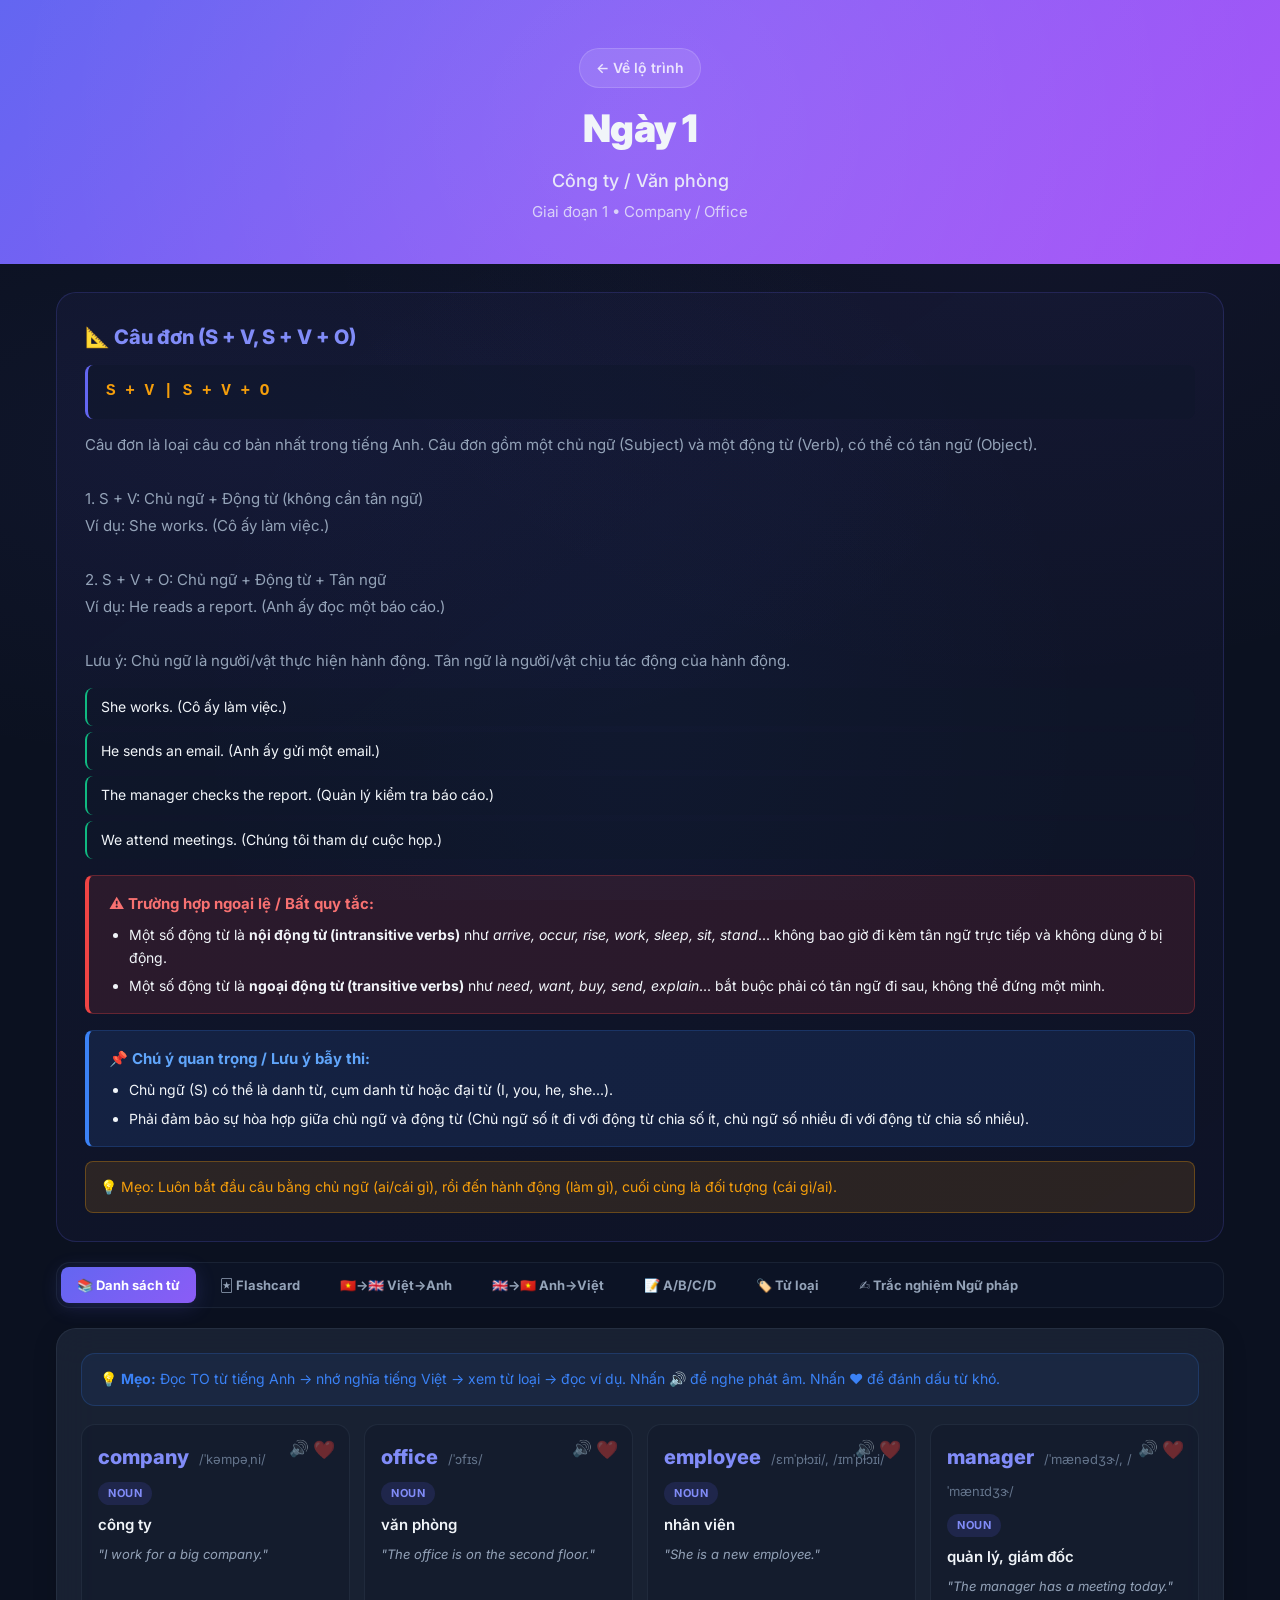
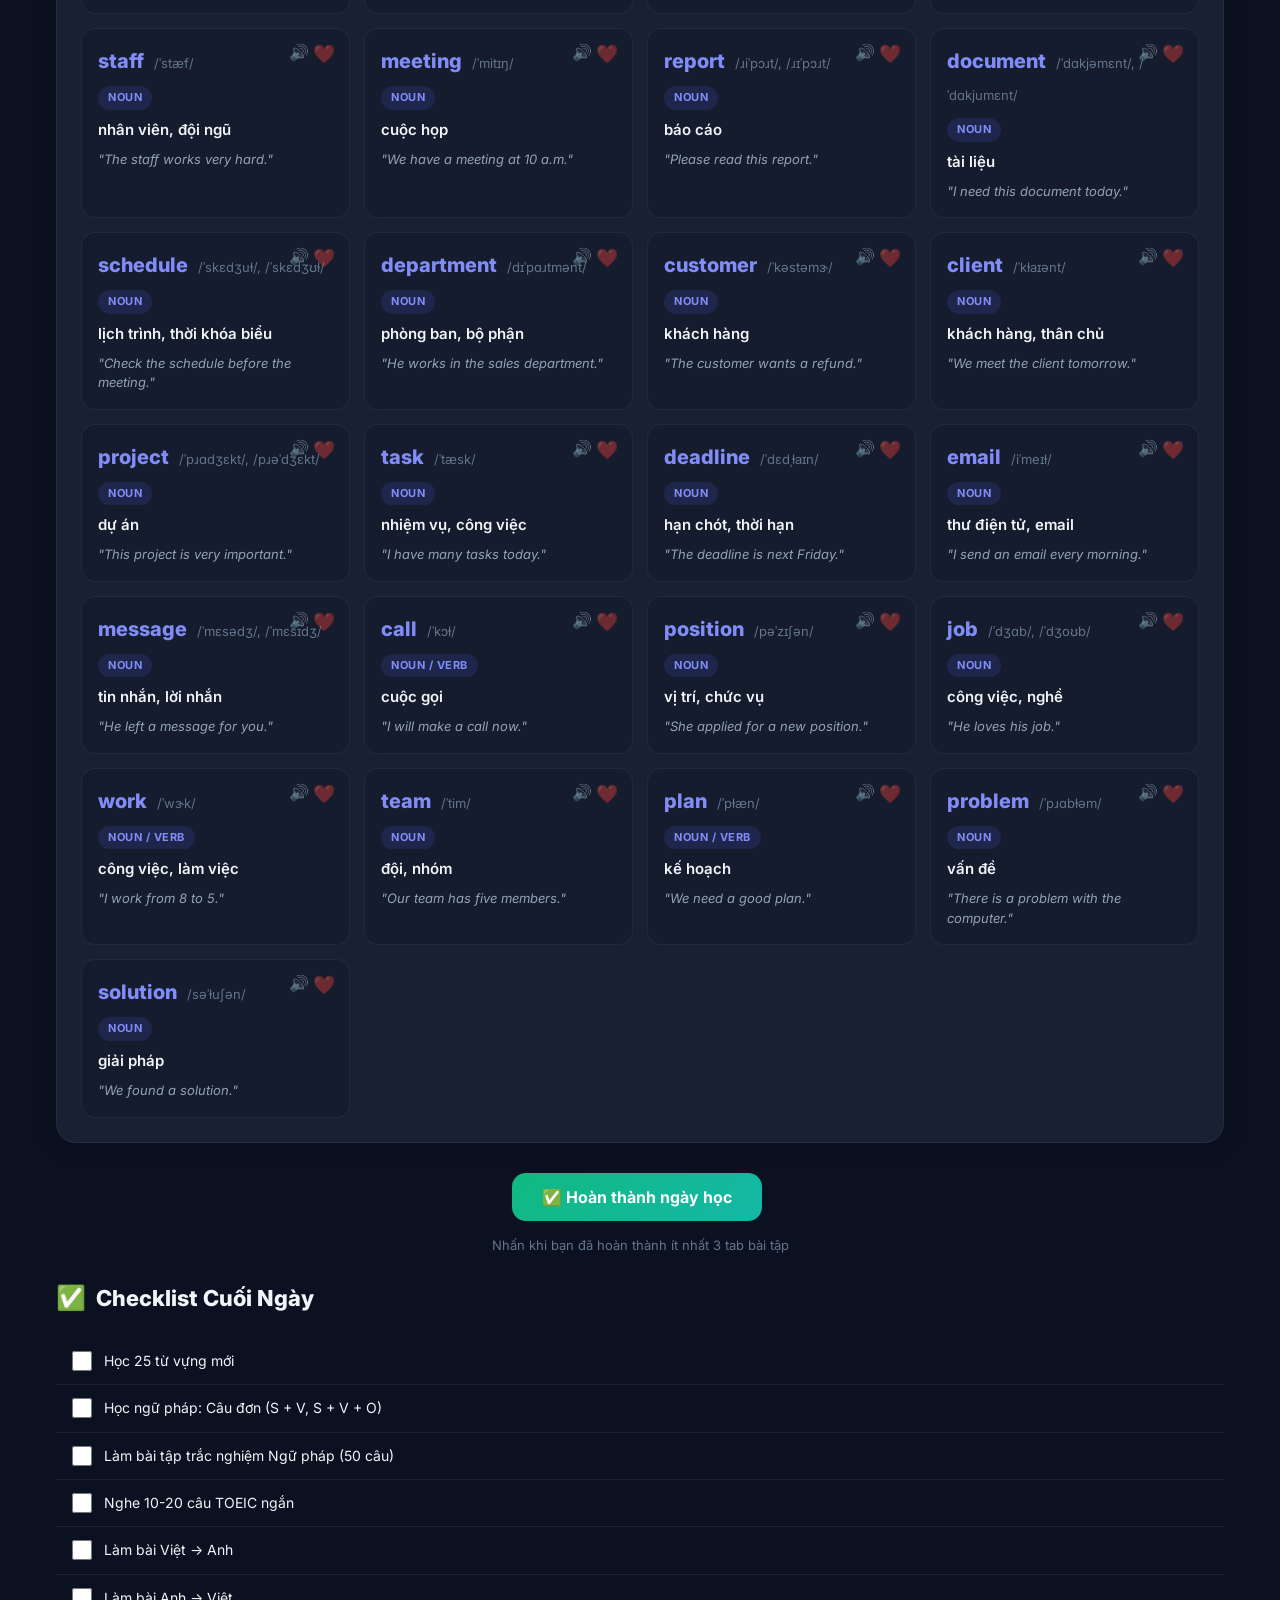
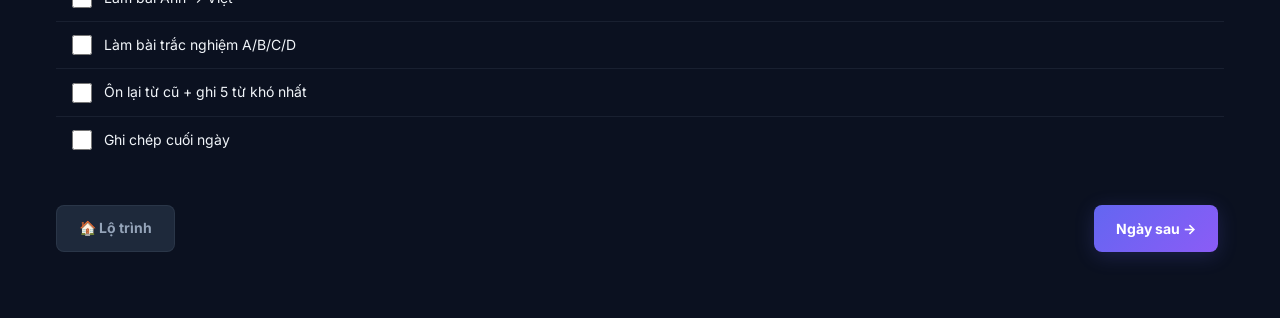
==== commit 947fefaf: "upgrade: Leitner SRS, IPA, TTS pronunciation, and grammar quiz expansions" ====
--- a/learn.html
+++ b/learn.html
@@ -379,11 +379,11 @@
       if (ans === w.word.toLowerCase()) {
         score++;
         fb.className = 'feedback correct';
-        fb.textContent = '✓ Đúng!';
+        fb.innerHTML = `✓ Đúng! <b>${w.word}</b> ${w.ipa || ''} <button class="speak-btn" onclick="speakWord('${w.word}')" style="position:static;margin-left:8px;font-size:14px;display:inline-block;opacity:1;vertical-align:middle;">🔊</button>`;
         Storage.updateDifficultWordStats(w.word, true);
       } else {
         fb.className = 'feedback wrong';
-        fb.innerHTML = `✗ Sai. Đáp án: <b>${w.word}</b>`;
+        fb.innerHTML = `✗ Sai. Đáp án: <b>${w.word}</b> ${w.ipa || ''} <button class="speak-btn" onclick="speakWord('${w.word}')" style="position:static;margin-left:8px;font-size:14px;display:inline-block;opacity:1;vertical-align:middle;">🔊</button>`;
         Storage.updateDifficultWordStats(w.word, false);
       }
     });
@@ -654,7 +654,7 @@
             ${isDiff ? '🔥' : '❤️'}
           </button>
           <button class="speak-btn" onclick="speakWord('${w.word}')" title="Phát âm">🔊</button>
-          <div class="word">${w.word}</div>
+          <div class="word">${w.word} <span class="ipa" style="font-size:13px; font-weight:normal; color:var(--text-muted); margin-left:6px;">${w.ipa || ''}</span></div>
           <div class="type-badge">${w.type}</div>
           <div class="meaning">${w.meaning}</div>
           <div class="example">"${w.example}"</div>
@@ -683,7 +683,7 @@
   function renderFlash() {
     if (flashWords.length === 0) return;
     const w = flashWords[flashIndex];
-    document.getElementById('flashWord').textContent = w.word;
+    document.getElementById('flashWord').innerHTML = `${w.word} <div style="font-size:18px; font-weight:normal; color:var(--text-muted); margin-top:8px;">${w.ipa || ''}</div>`;
     document.getElementById('flashMeaning').textContent = w.meaning;
     document.getElementById('flashInfo').innerHTML = `<b>${w.type}</b> — "${w.example}"`;
     document.getElementById('flashMeaning').style.display = 'none';
@@ -770,19 +770,20 @@
     if (ans === w.word.toLowerCase()) {
       viToEnOk++;
       fb.className = 'abcd-feedback-banner correct';
-      fb.innerHTML = '🎉 Chính xác!';
+      fb.innerHTML = `🎉 Chính xác! <b>${w.word}</b> ${w.ipa || ''} <button class="speak-btn" onclick="speakWord('${w.word}')" style="position:static;margin-left:8px;font-size:16px;display:inline-block;opacity:1;vertical-align:middle;">🔊</button>`;
       inp.style.borderColor = 'var(--success)';
     } else {
       fb.className = 'abcd-feedback-banner wrong';
-      fb.innerHTML = `❌ Sai rồi! Đáp án: <b>${w.word}</b>`;
+      fb.innerHTML = `❌ Sai rồi! Đáp án: <b>${w.word}</b> ${w.ipa || ''} <button class="speak-btn" onclick="speakWord('${w.word}')" style="position:static;margin-left:8px;font-size:16px;display:inline-block;opacity:1;vertical-align:middle;">🔊</button>`;
       inp.style.borderColor = 'var(--error)';
       viToEnBad.push(w);
       Storage.addDifficultWord(w, currentDay);
     }
     inp.disabled = true;
+    speakWord(w.word);
     document.getElementById('viToEnScoreOk').textContent = `✓ ${viToEnOk}`;
     document.getElementById('viToEnScoreNo').textContent = `✗ ${viToEnBad.length}`;
-    setTimeout(() => { viToEnIdx++; renderViToEnSingle(); }, 1200);
+    setTimeout(() => { viToEnIdx++; renderViToEnSingle(); }, 1500);
   }
 
   function skipViToEn() {
@@ -791,11 +792,12 @@
     const w = viToEnList[viToEnIdx];
     const fb = document.getElementById('viToEnFb');
     fb.className = 'abcd-feedback-banner wrong';
-    fb.innerHTML = `⏭️ Đã bỏ qua. Đáp án: <b>${w.word}</b>`;
+    fb.innerHTML = `⏭️ Đã bỏ qua. Đáp án: <b>${w.word}</b> ${w.ipa || ''} <button class="speak-btn" onclick="speakWord('${w.word}')" style="position:static;margin-left:8px;font-size:16px;display:inline-block;opacity:1;vertical-align:middle;">🔊</button>`;
     viToEnBad.push(w);
     Storage.addDifficultWord(w, currentDay);
+    speakWord(w.word);
     document.getElementById('viToEnScoreNo').textContent = `✗ ${viToEnBad.length}`;
-    setTimeout(() => { viToEnIdx++; renderViToEnSingle(); }, 1200);
+    setTimeout(() => { viToEnIdx++; renderViToEnSingle(); }, 1500);
   }
 
   // Backward-compatible aliases
@@ -825,7 +827,7 @@
       <div class="abcd-single-question">
         <div class="question">
           <div class="question-label">Điền nghĩa tiếng Việt:</div>
-          <div class="big-prompt">${w.word} <button class="speak-btn" onclick="speakWord('${w.word}')" style="font-size:20px;vertical-align:middle">🔊</button></div>
+          <div class="big-prompt">${w.word} <span style="font-size:16px; font-weight:normal; color:var(--text-muted); margin:0 8px;">${w.ipa || ''}</span> <button class="speak-btn" onclick="speakWord('${w.word}')" style="font-size:20px;vertical-align:middle;position:static;display:inline-block;opacity:0.75;">🔊</button></div>
           <div class="small-hint">${w.type}</div>
           <input type="text" id="enToViInput" placeholder="Điền nghĩa tiếng Việt..." autofocus
             onkeydown="if(event.key==='Enter') checkEnToViSingle()">
@@ -836,6 +838,7 @@
           <div id="enToViFb"></div>
         </div>
       </div>`;
+    speakWord(w.word);
     setTimeout(() => { const inp = document.getElementById('enToViInput'); if(inp) inp.focus(); }, 100);
   }
 
@@ -850,19 +853,20 @@
     if (ok) {
       enToViOk++;
       fb.className = 'abcd-feedback-banner correct';
-      fb.innerHTML = '🎉 Chính xác!';
+      fb.innerHTML = `🎉 Chính xác! <b>${w.word}</b> ${w.ipa || ''} <button class="speak-btn" onclick="speakWord('${w.word}')" style="position:static;margin-left:8px;font-size:16px;display:inline-block;opacity:1;vertical-align:middle;">🔊</button>`;
       inp.style.borderColor = 'var(--success)';
     } else {
       fb.className = 'abcd-feedback-banner wrong';
-      fb.innerHTML = `❌ Sai rồi! Đáp án: <b>${w.meaning}</b>`;
+      fb.innerHTML = `❌ Sai rồi! Đáp án: <b>${w.meaning}</b> (${w.word} ${w.ipa || ''}) <button class="speak-btn" onclick="speakWord('${w.word}')" style="position:static;margin-left:8px;font-size:16px;display:inline-block;opacity:1;vertical-align:middle;">🔊</button>`;
       inp.style.borderColor = 'var(--error)';
       enToViBad.push(w);
       Storage.addDifficultWord(w, currentDay);
     }
     inp.disabled = true;
+    speakWord(w.word);
     document.getElementById('enToViScoreOk').textContent = `✓ ${enToViOk}`;
     document.getElementById('enToViScoreNo').textContent = `✗ ${enToViBad.length}`;
-    setTimeout(() => { enToViIdx++; renderEnToViSingle(); }, 1200);
+    setTimeout(() => { enToViIdx++; renderEnToViSingle(); }, 1500);
   }
 
   function skipEnToVi() {
@@ -871,11 +875,12 @@
     const w = enToViList[enToViIdx];
     const fb = document.getElementById('enToViFb');
     fb.className = 'abcd-feedback-banner wrong';
-    fb.innerHTML = `⏭️ Đã bỏ qua. Đáp án: <b>${w.meaning}</b>`;
+    fb.innerHTML = `⏭️ Đã bỏ qua. Đáp án: <b>${w.meaning}</b> (${w.word} ${w.ipa || ''}) <button class="speak-btn" onclick="speakWord('${w.word}')" style="position:static;margin-left:8px;font-size:16px;display:inline-block;opacity:1;vertical-align:middle;">🔊</button>`;
     enToViBad.push(w);
     Storage.addDifficultWord(w, currentDay);
+    speakWord(w.word);
     document.getElementById('enToViScoreNo').textContent = `✗ ${enToViBad.length}`;
-    setTimeout(() => { enToViIdx++; renderEnToViSingle(); }, 1200);
+    setTimeout(() => { enToViIdx++; renderEnToViSingle(); }, 1500);
   }
 
   // Backward-compatible aliases
@@ -1083,11 +1088,16 @@
     const mode = getMode();
     abcdAnswered = false;
 
+    const isEnVi = (mode === 'en-vi');
+    const promptHtml = isEnVi 
+      ? `${w.prompt} <span style="font-size:16px; font-weight:normal; color:var(--text-muted); margin-left:8px;">${w.ipa || ''}</span> <button class="speak-btn" onclick="speakWord('${w.prompt}')" style="position:static;font-size:18px;vertical-align:middle;margin-left:4px;display:inline-block;opacity:0.75;">🔊</button>` 
+      : w.prompt;
+
     container.innerHTML = `
       <div class="abcd-single-question">
         <div class="question">
           <div class="question-label">${mode === 'vi-en' ? 'Chọn từ tiếng Anh đúng:' : 'Chọn nghĩa tiếng Việt đúng:'}</div>
-          <div class="big-prompt">${w.prompt}</div>
+          <div class="big-prompt">${promptHtml}</div>
           <div class="small-hint">${w.type || ''}</div>
           ${w.options.map((op, j) => `
             <label class="option" id="abcdOpt${j}" onclick="selectABCDOption(${j}, '${op.replace(/'/g, "\\'")}')"
@@ -1100,6 +1110,9 @@
         </div>
       </div>
     `;
+    if (isEnVi) {
+      speakWord(w.prompt);
+    }
   }
 
   function selectABCDOption(optIndex, selected) {
@@ -1127,13 +1140,14 @@
     if (isCorrect) {
       abcdCorrect++;
       banner.className = 'abcd-feedback-banner correct';
-      banner.innerHTML = '🎉 Chính xác!';
+      banner.innerHTML = `🎉 Chính xác! <b>${w.word}</b> ${w.ipa || ''} <button class="speak-btn" onclick="speakWord('${w.word}')" style="position:static;font-size:16px;margin-left:8px;vertical-align:middle;display:inline-block;opacity:1;">🔊</button>`;
     } else {
       banner.className = 'abcd-feedback-banner wrong';
-      banner.innerHTML = `❌ Sai rồi! Đáp án đúng: <b>${w.answer}</b>`;
+      banner.innerHTML = `❌ Sai rồi! Đáp án đúng: <b>${w.answer}</b> (${w.word} ${w.ipa || ''}) <button class="speak-btn" onclick="speakWord('${w.word}')" style="position:static;font-size:16px;margin-left:8px;vertical-align:middle;display:inline-block;opacity:1;">🔊</button>`;
       abcdWrongWords.push(w);
       Storage.addDifficultWord(w, currentDay);
     }
+    speakWord(w.word);
 
     // Update score display
     document.getElementById('abcdScoreCorrect').textContent = `✓ ${abcdCorrect}`;
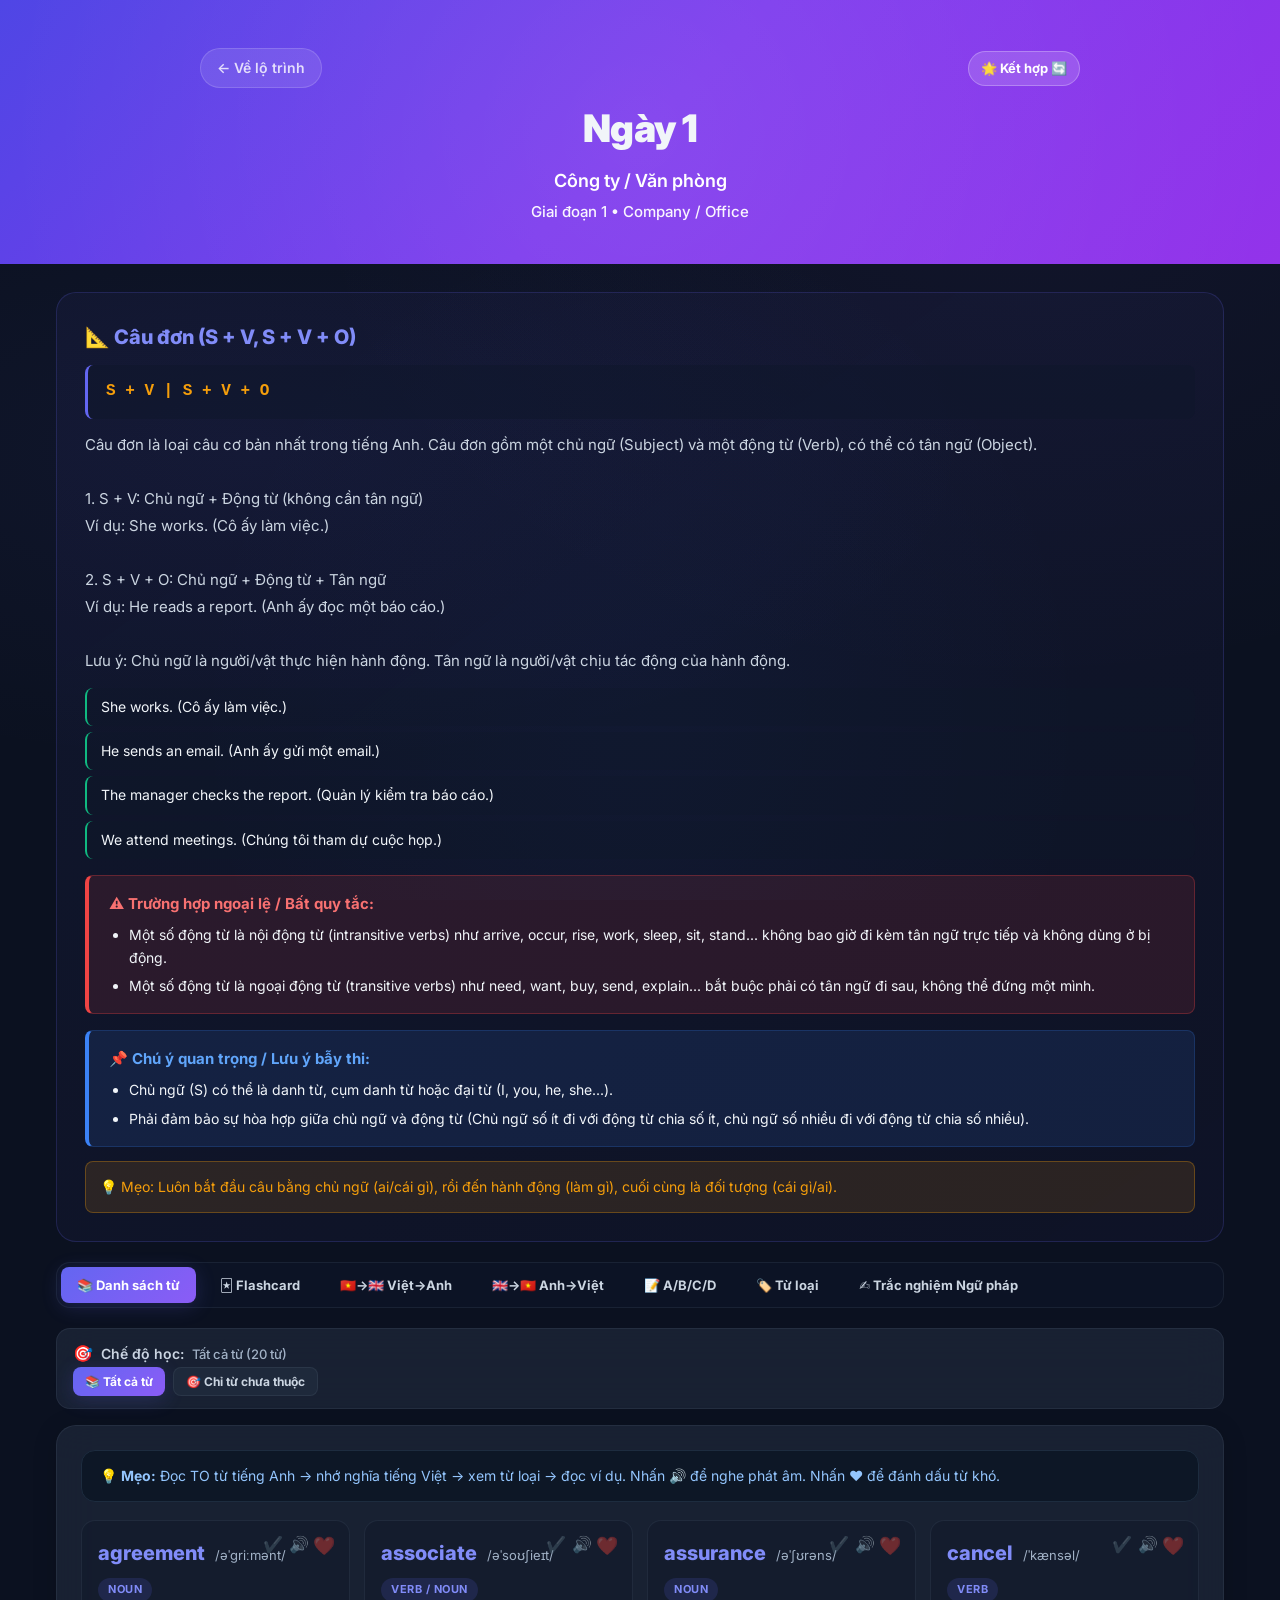
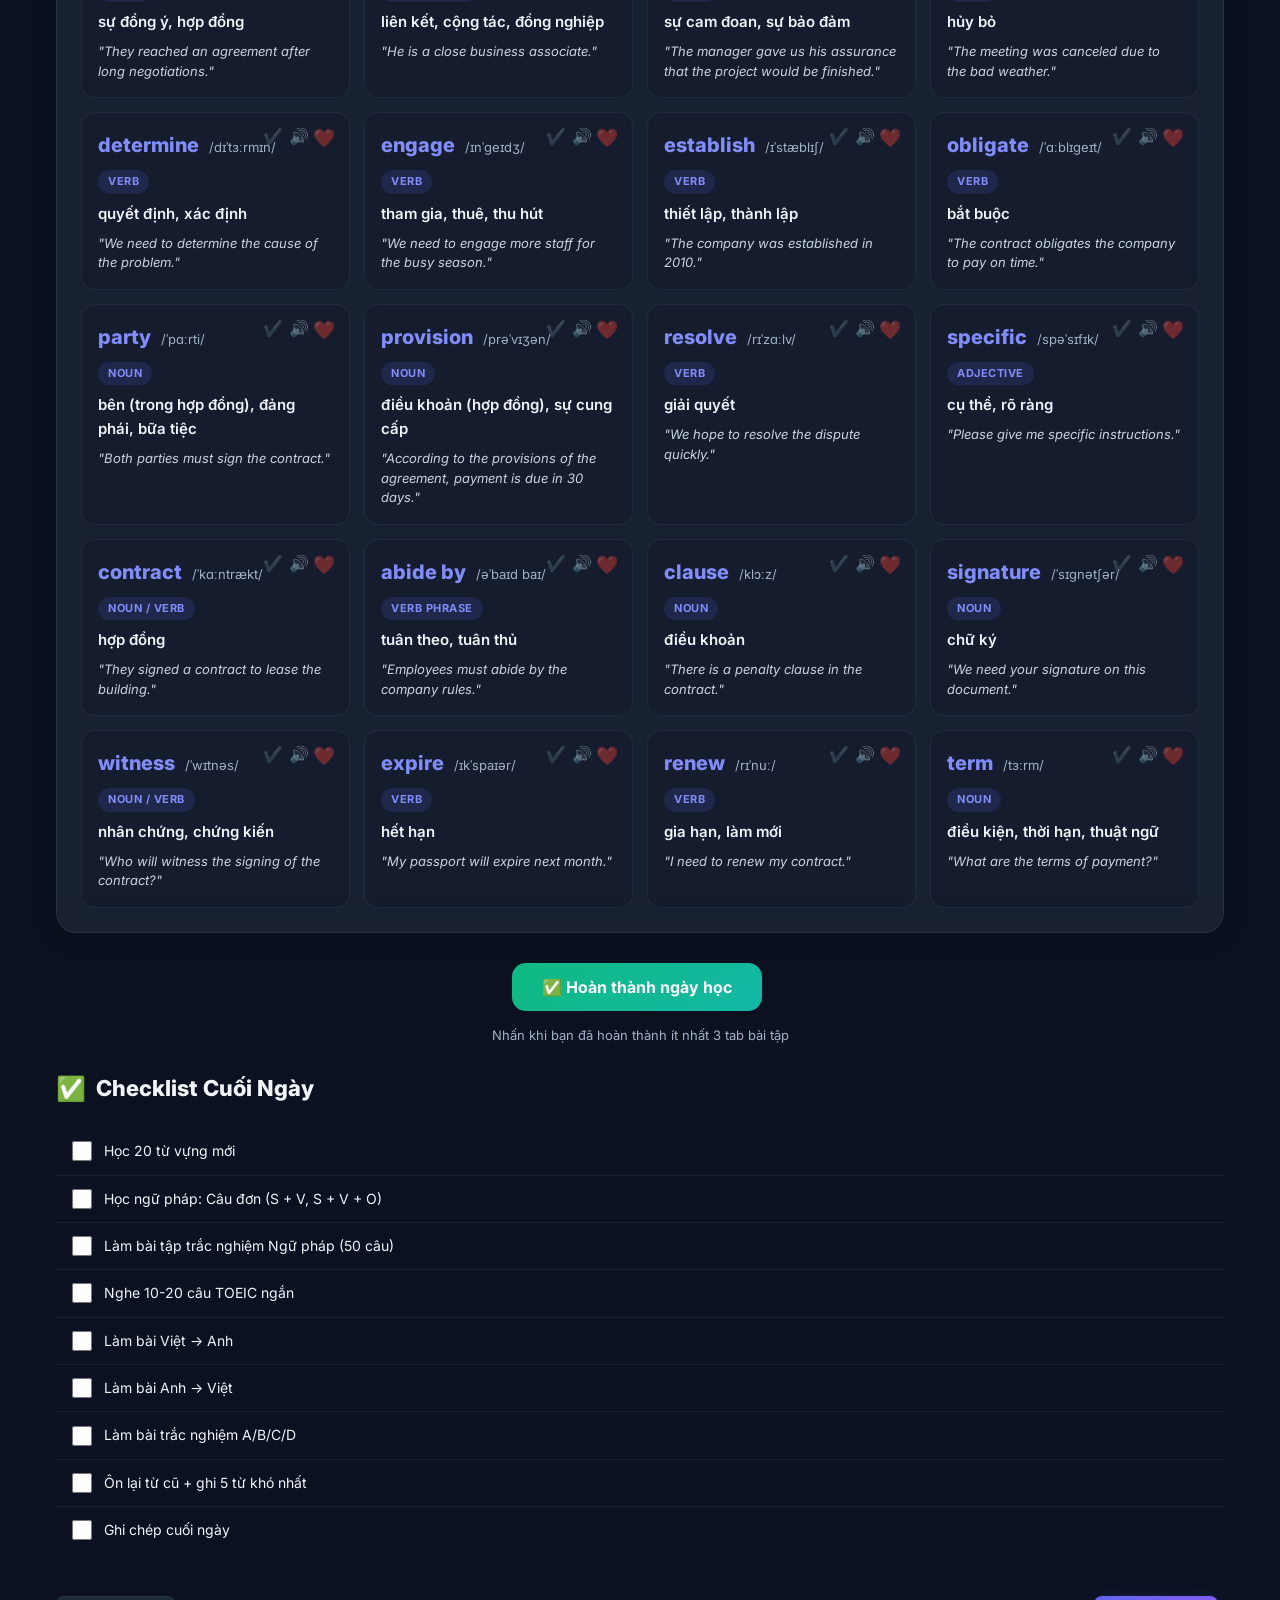
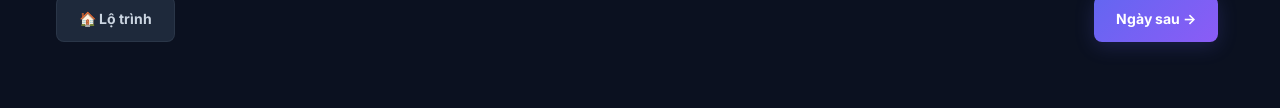
==== commit d8d01a4d: "Feat: restructure grammar curriculum, add independent tracks, and enrich grammar visualizations" ====
--- a/learn.html
+++ b/learn.html
@@ -9,7 +9,10 @@
 </head>
 <body>
   <header class="header" id="pageHeader">
-    <a href="index.html?no_redirect=true" class="back-btn">← Về lộ trình</a>
+    <div style="display: flex; justify-content: space-between; align-items: center; width: 100%; max-width: 900px; margin: 0 auto 10px auto; padding: 0 10px;">
+      <a href="index.html?no_redirect=true" class="back-btn" style="margin-bottom: 0;">← Về lộ trình</a>
+      <div id="learnTrackBadge" style="display: inline-flex; align-items: center; gap: 6px; padding: 6px 12px; border-radius: var(--radius-full); font-size: 13px; font-weight: 700; background: rgba(255,255,255,0.15); border: 1px solid rgba(255,255,255,0.25); color: white; cursor: pointer;" onclick="toggleTrackOnLearnPage()"></div>
+    </div>
     <h1 id="dayTitle">Ngày 1</h1>
     <p id="dayTopic">Đang tải...</p>
     <div class="subtitle" id="dayPhase"></div>
@@ -56,6 +59,35 @@
         <button class="tab-btn" id="grammarQuizTabBtn" onclick="showTab('grammarQuiz',this)" style="display:none">✍️ Trắc nghiệm Ngữ pháp</button>
       </div>
 
+      <!-- Study Filter Panel -->
+      <div class="study-filter-panel" style="margin: 16px 0; padding: 12px 16px; display: flex; align-items: center; justify-content: space-between; gap: 12px; flex-wrap: wrap; border-radius: var(--radius); border: 1px solid var(--border); background: var(--bg-card); backdrop-filter: blur(20px);">
+        <div class="filter-info" style="display: flex; align-items: center; gap: 8px;">
+          <span style="font-size: 16px;">🎯</span>
+          <span style="font-weight: 600; font-size: 14px; color: var(--text-secondary);">Chế độ học:</span>
+          <span id="studyModeStatus" style="font-size: 13px; color: var(--text-muted); font-weight: 500;">Tất cả từ (Đang tải...)</span>
+        </div>
+        <div class="filter-buttons" style="display: flex; gap: 8px; margin: 0;">
+          <button class="btn btn-sm btn-primary" id="btnFilterAll" onclick="setStudyMode('all')" style="margin: 0; padding: 6px 12px; font-size: 12px; border-radius: var(--radius-sm); font-weight:700;">📚 Tất cả từ</button>
+          <button class="btn btn-sm btn-secondary" id="btnFilterUnmastered" onclick="setStudyMode('unmastered')" style="margin: 0; padding: 6px 12px; font-size: 12px; border-radius: var(--radius-sm); font-weight:700;">🎯 Chỉ từ chưa thuộc</button>
+        </div>
+      </div>
+
+      <!-- Tab 0A: Grammar Empty State -->
+      <section id="grammarEmptyState" class="section">
+        <div class="empty-state">
+          <div class="icon">📐</div>
+          <p id="grammarEmptyStateText">Hôm nay không có bài học ngữ pháp mới. Bạn hãy xem lại ghi chép ở các ngày trước nhé!</p>
+        </div>
+      </section>
+
+      <!-- Tab 0B: Vocab Empty State -->
+      <section id="vocabEmptyState" class="section">
+        <div class="empty-state">
+          <div class="icon">📚</div>
+          <p id="vocabEmptyStateText">Hôm nay không có từ vựng mới.</p>
+        </div>
+      </section>
+
       <!-- Tab 1: Word List -->
       <section id="list" class="section active">
         <div class="note">💡 <b>Mẹo:</b> Đọc TO từ tiếng Anh → nhớ nghĩa tiếng Việt → xem từ loại → đọc ví dụ. Nhấn 🔊 để nghe phát âm. Nhấn ❤️ để đánh dấu từ khó.</div>
@@ -212,6 +244,7 @@
   <script src="data.js"></script>
   <script src="storage.js"></script>
   <script src="grammar_questions.js"></script>
+  <script src="formulas_data.js"></script>
   <script>
   // ============================================
   // LEARN PAGE LOGIC
@@ -220,6 +253,7 @@
   let currentDay = 1;
   let dayData = null;
   let words = [];
+  let studyMode = 'all'; // 'all' or 'unmastered'
 
   // Quiz state
   let flashIndex = 0, flashWords = [];
@@ -232,6 +266,83 @@
   let grammarQuizWrong = 0;
   let grammarQuizDone = false;
 
+  // ---- STUDY FILTER HELPERS ----
+  function getActiveWords() {
+    if (studyMode === 'unmastered') {
+      return words.filter(w => !Storage.isMasteredWord(w.word));
+    }
+    return words;
+  }
+
+  function updateStudyFilters() {
+    const unmasteredCount = words.filter(w => !Storage.isMasteredWord(w.word)).length;
+    const totalCount = words.length;
+
+    // Update text
+    const statusEl = document.getElementById('studyModeStatus');
+    if (statusEl) {
+      statusEl.textContent = studyMode === 'unmastered' 
+        ? `Chỉ học từ chưa thuộc (${unmasteredCount}/${totalCount} từ)`
+        : `Tất cả từ (${totalCount} từ)`;
+    }
+
+    // Update button states
+    const btnAll = document.getElementById('btnFilterAll');
+    const btnUnmastered = document.getElementById('btnFilterUnmastered');
+    if (btnAll && btnUnmastered) {
+      if (studyMode === 'all') {
+        btnAll.className = 'btn btn-sm btn-primary';
+        btnAll.style.background = 'var(--accent-gradient)';
+        btnAll.style.color = 'white';
+        btnUnmastered.className = 'btn btn-sm btn-secondary';
+        btnUnmastered.style.background = 'var(--bg-card-solid)';
+        btnUnmastered.style.color = 'var(--text-secondary)';
+      } else {
+        btnAll.className = 'btn btn-sm btn-secondary';
+        btnAll.style.background = 'var(--bg-card-solid)';
+        btnAll.style.color = 'var(--text-secondary)';
+        btnUnmastered.className = 'btn btn-sm btn-primary';
+        btnUnmastered.style.background = 'var(--accent-gradient)';
+        btnUnmastered.style.color = 'white';
+      }
+    }
+  }
+
+  function setStudyMode(mode) {
+    studyMode = mode;
+    updateStudyFilters();
+    
+    // Re-initialize active/all quizzes with the new filtered set
+    flashWords = getActiveWords();
+    flashIndex = 0;
+    renderFlash();
+    startViToEn();
+    startEnToVi();
+    restartABCD();
+    startType();
+  }
+
+  function toggleMastered(btn, index) {
+    const w = words[index];
+    const card = btn.closest('.word-card');
+    if (Storage.isMasteredWord(w.word)) {
+      Storage.removeMasteredWord(w.word);
+      btn.classList.remove('marked');
+      btn.innerHTML = '✔️';
+      if (card) card.classList.remove('mastered');
+    } else {
+      Storage.addMasteredWord(w.word);
+      btn.classList.add('marked');
+      btn.innerHTML = '✅';
+      if (card) card.classList.add('mastered');
+      
+      btn.style.animation = 'none';
+      btn.offsetHeight;
+      btn.style.animation = 'heartBeat 0.4s ease';
+    }
+    updateStudyFilters();
+  }
+
   // ---- INIT ----
   function init() {
     const params = new URLSearchParams(window.location.search);
@@ -248,7 +359,50 @@
       return;
     }
 
-    words = dayData.words || [];
+    // De-duplicate words:
+    // 1. Collect all words from previous days (to filter out already-learned words)
+    const prevDayWords = new Set();
+    if (!dayData.isReview) {
+      DAYS_DATA.forEach(d => {
+        if (d.day < currentDay && !d.isReview) {
+          (d.words || []).forEach(w => prevDayWords.add(w.word.toLowerCase()));
+        }
+      });
+    }
+
+    // 2. Build deduplicated list for current day:
+    //    - Merge entries with same word (combine meanings, keep best example)
+    //    - Skip words already seen in previous days
+    const mergedMap = new Map();
+    (dayData.words || []).forEach(w => {
+      const key = w.word.toLowerCase();
+      if (prevDayWords.has(key)) return; // already learned in a previous day
+      if (mergedMap.has(key)) {
+        // Merge meanings if different
+        const existing = mergedMap.get(key);
+        const newMeanings = w.meaning.split(',').map(m => m.trim());
+        const existingMeanings = existing.meaning.split(',').map(m => m.trim());
+        newMeanings.forEach(m => {
+          if (!existingMeanings.includes(m)) existingMeanings.push(m);
+        });
+        existing.meaning = existingMeanings.join(', ');
+        // Merge viAnswers
+        if (w.viAnswers) {
+          const existingVi = existing.viAnswers || [];
+          (w.viAnswers || []).forEach(a => {
+            if (!existingVi.includes(a)) existingVi.push(a);
+          });
+          existing.viAnswers = existingVi;
+        }
+        // Merge type if different
+        if (w.type && !existing.type.includes(w.type)) {
+          existing.type = existing.type + ' / ' + w.type;
+        }
+      } else {
+        mergedMap.set(key, Object.assign({}, w));
+      }
+    });
+    words = Array.from(mergedMap.values());
     document.title = `Ngày ${currentDay} - ${dayData.topic}`;
     document.getElementById('dayTitle').textContent = `Ngày ${currentDay}`;
     document.getElementById('dayTopic').textContent = dayData.topic;
@@ -474,17 +628,34 @@
   function showLearning() {
     document.getElementById('gateContainer').style.display = 'none';
     document.getElementById('learningSection').style.display = 'block';
+
+    const track = Storage.getLearningTrack();
+
+    // Reset visibility of elements
     document.getElementById('grammarSection').style.display = '';
+    document.getElementById('mainTabs').style.display = '';
+    const filterPanel = document.querySelector('.study-filter-panel');
+    if (filterPanel) filterPanel.style.display = '';
+
+    // De-activate all sections
+    document.querySelectorAll('#learningSection .section').forEach(s => s.classList.remove('active'));
 
     if (words.length === 0) {
-      document.getElementById('learningSection').innerHTML = `
-        <div class="empty-state"><div class="icon">📝</div><p>Ngày ôn tập - không có từ mới</p></div>
-      `;
+      if (track === 'grammar') {
+        adjustUIForTrack();
+      } else {
+        document.getElementById('mainTabs').style.display = 'none';
+        if (filterPanel) filterPanel.style.display = 'none';
+        document.getElementById('vocabEmptyState').classList.add('active');
+        document.getElementById('vocabEmptyStateText').textContent = 'Hôm nay không có từ vựng mới.';
+        adjustUIForTrack();
+      }
       return;
     }
 
+    updateStudyFilters();
     renderList();
-    flashWords = [...words];
+    flashWords = getActiveWords();
     flashIndex = 0;
     renderFlash();
     startViToEn();
@@ -492,13 +663,133 @@
     randomABCD();
     startType();
 
-    // Show/hide grammar quiz tab button based on whether grammar exists
+    adjustUIForTrack();
+  }
+
+  function toggleTrackOnLearnPage() {
+    const tracks = ['combo', 'vocab', 'grammar'];
+    const current = Storage.getLearningTrack();
+    const nextIdx = (tracks.indexOf(current) + 1) % tracks.length;
+    const nextTrack = tracks[nextIdx];
+    Storage.setLearningTrack(nextTrack);
+    
+    // Refresh the view
+    renderChecklist();
+    if (dayData.isReview) {
+      handleReviewDay();
+    } else {
+      checkGates();
+    }
+  }
+
+  function updateTrackBadge() {
+    const track = Storage.getLearningTrack();
+    const badge = document.getElementById('learnTrackBadge');
+    if (badge) {
+      if (track === 'combo') {
+        badge.innerHTML = '🌟 Kết hợp 🔄';
+      } else if (track === 'vocab') {
+        badge.innerHTML = '📚 Từ vựng 🔄';
+      } else if (track === 'grammar') {
+        badge.innerHTML = '📐 Ngữ pháp 🔄';
+      }
+    }
+  }
+
+  function adjustUIForTrack() {
+    const track = Storage.getLearningTrack();
+    updateTrackBadge();
+
     const gQuizTabBtn = document.getElementById('grammarQuizTabBtn');
-    if (dayData.grammar && dayData.grammar.title && !dayData.isReview) {
-      gQuizTabBtn.style.display = '';
-      startGrammarQuiz();
-    } else {
-      gQuizTabBtn.style.display = 'none';
+    const filterPanel = document.querySelector('.study-filter-panel');
+    const mainTabs = document.getElementById('mainTabs');
+
+    // De-activate all sections first
+    document.querySelectorAll('#learningSection .section').forEach(s => s.classList.remove('active'));
+
+    if (dayData.isReview) {
+      if (track === 'grammar') {
+        document.getElementById('reviewDaySection').style.display = 'none';
+        document.getElementById('learningSection').style.display = 'block';
+        if (mainTabs) mainTabs.style.display = 'none';
+        if (filterPanel) filterPanel.style.display = 'none';
+        document.getElementById('grammarEmptyState').classList.add('active');
+        document.getElementById('grammarEmptyStateText').textContent = 'Hôm nay là ngày ôn tập Từ vựng. Hãy xem lại ghi chép ngữ pháp của các ngày trước nhé! 💪';
+      } else {
+        document.getElementById('learningSection').style.display = 'none';
+        document.getElementById('reviewDaySection').style.display = 'block';
+      }
+      return;
+    }
+
+    if (track === 'vocab') {
+      document.getElementById('grammarSection').style.display = 'none';
+      if (gQuizTabBtn) gQuizTabBtn.style.display = 'none';
+      if (mainTabs) mainTabs.style.display = '';
+      if (filterPanel) filterPanel.style.display = '';
+      
+      if (words.length === 0) {
+        document.getElementById('vocabEmptyState').classList.add('active');
+        if (mainTabs) mainTabs.style.display = 'none';
+        if (filterPanel) filterPanel.style.display = 'none';
+      } else {
+        const activeBtn = document.querySelector('#mainTabs .tab-btn.active');
+        if (!activeBtn || activeBtn.id === 'grammarQuizTabBtn') {
+          const listBtn = document.querySelector('#mainTabs button[onclick*="list"]');
+          if (listBtn) showTab('list', listBtn);
+        } else {
+          let tabId = 'list';
+          const match = activeBtn.getAttribute('onclick').match(/'([^']+)'/);
+          if (match) tabId = match[1];
+          const targetSec = document.getElementById(tabId);
+          if (targetSec) targetSec.classList.add('active');
+        }
+      }
+    } else if (track === 'grammar') {
+      document.getElementById('grammarSection').style.display = dayData.grammar ? '' : 'none';
+      if (mainTabs) mainTabs.style.display = 'none';
+      if (filterPanel) filterPanel.style.display = 'none';
+      
+      if (!dayData.grammar || !dayData.grammar.title) {
+        document.getElementById('grammarEmptyState').classList.add('active');
+        document.getElementById('grammarEmptyStateText').textContent = 'Hôm nay không có bài học ngữ pháp mới. Hãy xem lại ghi chép ở các ngày trước nhé! 📖';
+      } else {
+        const gQuizSec = document.getElementById('grammarQuiz');
+        if (gQuizSec) {
+          gQuizSec.classList.add('active');
+          startGrammarQuiz();
+        }
+      }
+    } else { // combo
+      document.getElementById('grammarSection').style.display = dayData.grammar ? '' : 'none';
+      if (mainTabs) mainTabs.style.display = '';
+      if (filterPanel) filterPanel.style.display = '';
+      
+      if (dayData.grammar && dayData.grammar.title) {
+        if (gQuizTabBtn) gQuizTabBtn.style.display = '';
+      } else {
+        if (gQuizTabBtn) gQuizTabBtn.style.display = 'none';
+      }
+
+      if (words.length === 0) {
+        document.getElementById('vocabEmptyState').classList.add('active');
+        if (mainTabs) mainTabs.style.display = 'none';
+        if (filterPanel) filterPanel.style.display = 'none';
+      } else {
+        const activeBtn = document.querySelector('#mainTabs .tab-btn.active');
+        if (activeBtn && activeBtn.id !== 'grammarQuizTabBtn') {
+          let tabId = 'list';
+          const match = activeBtn.getAttribute('onclick').match(/'([^']+)'/);
+          if (match) tabId = match[1];
+          const targetSec = document.getElementById(tabId);
+          if (targetSec) targetSec.classList.add('active');
+        } else if (activeBtn && activeBtn.id === 'grammarQuizTabBtn' && dayData.grammar) {
+          document.getElementById('grammarQuiz').classList.add('active');
+        } else {
+          const listBtn = document.querySelector('#mainTabs button[onclick*="list"]');
+          if (listBtn) showTab('list', listBtn);
+        }
+      }
     }
   }
 
@@ -560,6 +851,31 @@
       const rd = DAYS_DATA.find(x => x.day === d);
       if (rd && rd.words) allReviewWords = allReviewWords.concat(rd.words);
     });
+
+    // De-duplicate: merge entries with same word
+    const reviewMergedMap = new Map();
+    allReviewWords.forEach(w => {
+      const key = w.word.toLowerCase();
+      if (reviewMergedMap.has(key)) {
+        const existing = reviewMergedMap.get(key);
+        const newMeanings = w.meaning.split(',').map(m => m.trim());
+        const existingMeanings = existing.meaning.split(',').map(m => m.trim());
+        newMeanings.forEach(m => {
+          if (!existingMeanings.includes(m)) existingMeanings.push(m);
+        });
+        existing.meaning = existingMeanings.join(', ');
+        if (w.viAnswers) {
+          const existingVi = existing.viAnswers || [];
+          (w.viAnswers || []).forEach(a => {
+            if (!existingVi.includes(a)) existingVi.push(a);
+          });
+          existing.viAnswers = existingVi;
+        }
+      } else {
+        reviewMergedMap.set(key, Object.assign({}, w));
+      }
+    });
+    allReviewWords = Array.from(reviewMergedMap.values());
 
     if (allReviewWords.length === 0) {
       document.getElementById('reviewDayContent').innerHTML = '<div class="empty-state"><p>Không có từ để ôn</p></div>';
@@ -648,16 +964,31 @@
   function renderList() {
     document.getElementById('wordGrid').innerHTML = words.map((w, i) => {
       const isDiff = Storage.isDifficultWord(w.word);
+      const isMastered = Storage.isMasteredWord(w.word);
+      
+      // Tra cứu công thức nếu có
+      const formulaObj = typeof getWordFormula !== 'undefined' ? getWordFormula(w.word, w.type, dayData ? dayData.topic : '') : null;
+      const formulaHtml = formulaObj ? `
+        <div class="word-formula" style="animation-delay:${(i * 30) + 50}ms">
+          <div class="word-formula-title">📐 ${formulaObj.title}:</div>
+          <div style="font-size:12px; line-height:1.6; color:var(--text-secondary);">${formulaObj.formula}</div>
+        </div>
+      ` : '';
+
       return `
-        <div class="word-card animate-fadeInUp" style="animation-delay:${i * 30}ms">
+        <div class="word-card animate-fadeInUp ${isMastered ? 'mastered' : ''}" style="animation-delay:${i * 30}ms">
           <button class="mark-difficult ${isDiff ? 'marked' : ''}" onclick="toggleDifficult(this, ${i})" title="Đánh dấu từ khó">
             ${isDiff ? '🔥' : '❤️'}
+          </button>
+          <button class="mark-mastered ${isMastered ? 'marked' : ''}" onclick="toggleMastered(this, ${i})" title="Đánh dấu đã thuộc">
+            ${isMastered ? '✅' : '✔️'}
           </button>
           <button class="speak-btn" onclick="speakWord('${w.word}')" title="Phát âm">🔊</button>
           <div class="word">${w.word} <span class="ipa" style="font-size:13px; font-weight:normal; color:var(--text-muted); margin-left:6px;">${w.ipa || ''}</span></div>
           <div class="type-badge">${w.type}</div>
           <div class="meaning">${w.meaning}</div>
           <div class="example">"${w.example}"</div>
+          ${formulaHtml}
         </div>
       `;
     }).join('');
@@ -681,7 +1012,16 @@
 
   // ---- TAB 2: FLASHCARD ----
   function renderFlash() {
-    if (flashWords.length === 0) return;
+    if (flashWords.length === 0) {
+      document.getElementById('flashWord').innerHTML = `🎉 Đã thuộc hết!`;
+      document.getElementById('flashMeaning').innerHTML = `<p style="font-size:14px;color:var(--text-secondary);font-weight:normal;margin-top:12px;">Không có từ chưa thuộc nào trong ngày hôm nay để ôn tập flashcard.</p><button class="btn btn-primary btn-sm mt-sm" onclick="setStudyMode('all')" style="margin:12px auto 0;display:block;">Học chế độ Tất cả từ</button>`;
+      document.getElementById('flashInfo').innerHTML = '';
+      document.getElementById('flashMeaning').style.display = 'block';
+      document.getElementById('flashInfo').style.display = 'none';
+      document.getElementById('progressBar').style.width = '100%';
+      document.getElementById('flashCounter').textContent = '0 / 0';
+      return;
+    }
     const w = flashWords[flashIndex];
     document.getElementById('flashWord').innerHTML = `${w.word} <div style="font-size:18px; font-weight:normal; color:var(--text-muted); margin-top:8px;">${w.ipa || ''}</div>`;
     document.getElementById('flashMeaning').textContent = w.meaning;
@@ -693,16 +1033,19 @@
   }
 
   function showAnswer() {
+    if (flashWords.length === 0) return;
     document.getElementById('flashMeaning').style.display = 'block';
     document.getElementById('flashInfo').style.display = 'block';
   }
 
   function nextCard() {
+    if (flashWords.length === 0) return;
     flashIndex = (flashIndex + 1) % flashWords.length;
     renderFlash();
   }
 
   function prevCard() {
+    if (flashWords.length === 0) return;
     flashIndex = (flashIndex - 1 + flashWords.length) % flashWords.length;
     renderFlash();
   }
@@ -727,7 +1070,7 @@
   let viToEnIdx = 0, viToEnOk = 0, viToEnBad = [], viToEnDone = false;
 
   function startViToEn() {
-    viToEnList = shuffleArray([...words]);
+    viToEnList = shuffleArray([...getActiveWords()]);
     viToEnIdx = 0; viToEnOk = 0; viToEnBad = []; viToEnDone = false;
     renderViToEnSingle();
   }
@@ -735,6 +1078,19 @@
   function renderViToEnSingle() {
     const c = document.getElementById('viToEnContainer');
     const t = viToEnList.length;
+    if (t === 0) {
+      c.innerHTML = `
+        <div class="empty-state">
+          <div class="icon">🎉</div>
+          <p>Không có từ chưa thuộc nào trong ngày hôm nay để làm bài Việt→Anh!</p>
+          <button class="btn btn-primary btn-sm mt-sm" onclick="setStudyMode('all')" style="margin-top:12px;">Xem tất cả từ</button>
+        </div>`;
+      document.getElementById('viToEnProgress').style.width = '100%';
+      document.getElementById('viToEnCounter').textContent = '0/0';
+      document.getElementById('viToEnScoreOk').textContent = '✓ 0';
+      document.getElementById('viToEnScoreNo').textContent = '✗ 0';
+      return;
+    }
     document.getElementById('viToEnProgress').style.width = (viToEnIdx / t * 100) + '%';
     document.getElementById('viToEnCounter').textContent = `Câu ${Math.min(viToEnIdx+1,t)}/${t}`;
     document.getElementById('viToEnScoreOk').textContent = `✓ ${viToEnOk}`;
@@ -808,7 +1164,7 @@
   let enToViIdx = 0, enToViOk = 0, enToViBad = [], enToViDone = false;
 
   function startEnToVi() {
-    enToViList = shuffleArray([...words]);
+    enToViList = shuffleArray([...getActiveWords()]);
     enToViIdx = 0; enToViOk = 0; enToViBad = []; enToViDone = false;
     renderEnToViSingle();
   }
@@ -816,6 +1172,19 @@
   function renderEnToViSingle() {
     const c = document.getElementById('enToViContainer');
     const t = enToViList.length;
+    if (t === 0) {
+      c.innerHTML = `
+        <div class="empty-state">
+          <div class="icon">🎉</div>
+          <p>Không có từ chưa thuộc nào trong ngày hôm nay để làm bài Anh→Việt!</p>
+          <button class="btn btn-primary btn-sm mt-sm" onclick="setStudyMode('all')" style="margin-top:12px;">Xem tất cả từ</button>
+        </div>`;
+      document.getElementById('enToViProgress').style.width = '100%';
+      document.getElementById('enToViCounter').textContent = '0/0';
+      document.getElementById('enToViScoreOk').textContent = '✓ 0';
+      document.getElementById('enToViScoreNo').textContent = '✗ 0';
+      return;
+    }
     document.getElementById('enToViProgress').style.width = (enToViIdx / t * 100) + '%';
     document.getElementById('enToViCounter').textContent = `Câu ${Math.min(enToViIdx+1,t)}/${t}`;
     document.getElementById('enToViScoreOk').textContent = `✓ ${enToViOk}`;
@@ -1046,8 +1415,9 @@
   function getMode() { return document.querySelector('input[name="abcdMode"]:checked').value; }
 
   function buildABCD() {
+    const activeList = getActiveWords();
     const mode = getMode();
-    abcdList = words.map(w => {
+    abcdList = activeList.map(w => {
       if (mode === 'vi-en') {
         const wrong = shuffleArray(words.filter(x => x.word !== w.word)).slice(0, 3).map(x => x.word);
         return { ...w, prompt: w.meaning, answer: w.word, options: shuffleArray([w.word, ...wrong]) };
@@ -1071,6 +1441,19 @@
   function renderABCDSingle() {
     const container = document.getElementById('abcdContainer');
     const total = abcdList.length;
+    if (total === 0) {
+      container.innerHTML = `
+        <div class="empty-state">
+          <div class="icon">🎉</div>
+          <p>Không có từ chưa thuộc nào trong ngày hôm nay để làm trắc nghiệm A/B/C/D!</p>
+          <button class="btn btn-primary btn-sm mt-sm" onclick="setStudyMode('all')" style="margin-top:12px;">Xem tất cả từ</button>
+        </div>`;
+      document.getElementById('abcdProgressBar').style.width = '100%';
+      document.getElementById('abcdCounter').textContent = '0/0';
+      document.getElementById('abcdScoreCorrect').textContent = '✓ 0';
+      document.getElementById('abcdScoreWrong').textContent = '✗ 0';
+      return;
+    }
 
     // Update progress
     document.getElementById('abcdProgressBar').style.width = ((abcdIndex) / total * 100) + '%';
@@ -1215,7 +1598,7 @@
   let typeList = [], typeIdx = 0, typeOk = 0, typeBad = [], typeAnswered = false;
 
   function startType() {
-    typeList = shuffleArray([...words]);
+    typeList = shuffleArray([...getActiveWords()]);
     typeIdx = 0; typeOk = 0; typeBad = []; typeAnswered = false;
     renderTypeSingle();
   }
@@ -1223,6 +1606,19 @@
   function renderTypeSingle() {
     const c = document.getElementById('typeContainer');
     const t = typeList.length;
+    if (t === 0) {
+      c.innerHTML = `
+        <div class="empty-state">
+          <div class="icon">🎉</div>
+          <p>Không có từ chưa thuộc nào trong ngày hôm nay để làm bài chọn từ loại!</p>
+          <button class="btn btn-primary btn-sm mt-sm" onclick="setStudyMode('all')" style="margin-top:12px;">Xem tất cả từ</button>
+        </div>`;
+      document.getElementById('typeProgress').style.width = '100%';
+      document.getElementById('typeCounter').textContent = '0/0';
+      document.getElementById('typeScoreOk').textContent = '✓ 0';
+      document.getElementById('typeScoreNo').textContent = '✗ 0';
+      return;
+    }
     document.getElementById('typeProgress').style.width = (typeIdx / t * 100) + '%';
     document.getElementById('typeCounter').textContent = `Câu ${Math.min(typeIdx+1,t)}/${t}`;
     document.getElementById('typeScoreOk').textContent = `✓ ${typeOk}`;
@@ -1302,23 +1698,47 @@
 
   // ---- CHECKLIST ----
   function renderChecklist() {
-    const items = [
-      { id: 'vocab', label: `Học ${words.length || '~25'} từ vựng mới` },
-      { id: 'grammar', label: `Học ngữ pháp: ${dayData.grammar ? dayData.grammar.title : 'ôn tập'}` }
-    ];
-
-    if (dayData.grammar && dayData.grammar.title && !dayData.isReview) {
-      items.push({ id: 'grammarQuiz', label: 'Làm bài tập trắc nghiệm Ngữ pháp (50 câu)' });
-    }
-
-    items.push(
-      { id: 'listen', label: 'Nghe 10-20 câu TOEIC ngắn' },
-      { id: 'viToEn', label: 'Làm bài Việt → Anh' },
-      { id: 'enToVi', label: 'Làm bài Anh → Việt' },
-      { id: 'abcd', label: 'Làm bài trắc nghiệm A/B/C/D' },
-      { id: 'review', label: 'Ôn lại từ cũ + ghi 5 từ khó nhất' },
-      { id: 'note', label: 'Ghi chép cuối ngày' }
-    );
+    const track = Storage.getLearningTrack();
+    let items = [];
+
+    if (track === 'combo') {
+      items = [
+        { id: 'vocab', label: `Học ${words.length || '~25'} từ vựng mới` },
+        { id: 'grammar', label: `Học ngữ pháp: ${dayData.grammar ? dayData.grammar.title : 'ôn tập'}` }
+      ];
+      if (dayData.grammar && dayData.grammar.title && !dayData.isReview) {
+        items.push({ id: 'grammarQuiz', label: 'Làm bài tập trắc nghiệm Ngữ pháp (50 câu)' });
+      }
+      items.push(
+        { id: 'listen', label: 'Nghe 10-20 câu TOEIC ngắn' },
+        { id: 'viToEn', label: 'Làm bài Việt → Anh' },
+        { id: 'enToVi', label: 'Làm bài Anh → Việt' },
+        { id: 'abcd', label: 'Làm bài trắc nghiệm A/B/C/D' },
+        { id: 'review', label: 'Ôn lại từ cũ + ghi 5 từ khó nhất' },
+        { id: 'note', label: 'Ghi chép cuối ngày' }
+      );
+    } else if (track === 'vocab') {
+      items = [
+        { id: 'vocab', label: `Học ${words.length || '~25'} từ vựng mới` },
+        { id: 'listen', label: 'Nghe 10-20 câu TOEIC ngắn' },
+        { id: 'viToEn', label: 'Làm bài Việt → Anh' },
+        { id: 'enToVi', label: 'Làm bài Anh → Việt' },
+        { id: 'abcd', label: 'Làm bài trắc nghiệm A/B/C/D' },
+        { id: 'review', label: 'Ôn lại từ cũ + ghi 5 từ khó nhất' },
+        { id: 'note', label: 'Ghi chép cuối ngày' }
+      ];
+    } else if (track === 'grammar') {
+      items = [];
+      if (dayData.grammar && dayData.grammar.title && !dayData.isReview) {
+        items.push(
+          { id: 'grammar', label: `Học ngữ pháp: ${dayData.grammar.title}` },
+          { id: 'grammarQuiz', label: 'Làm bài tập trắc nghiệm Ngữ pháp (50 câu)' }
+        );
+      } else {
+        items.push({ id: 'grammar', label: 'Ôn tập ngữ pháp đã học' });
+      }
+      items.push({ id: 'note', label: 'Ghi chép cuối ngày' });
+    }
 
     const saved = Storage.getChecklist(currentDay);
     document.getElementById('checklistBox').innerHTML = items.map(item => `
@@ -1336,9 +1756,28 @@
       return;
     }
 
+    const track = Storage.getLearningTrack();
     const progress = Storage.getDayProgress(currentDay);
-    if (!dayData.isReview && progress.tabsVisited.length < 2) {
-      if (!confirm('⚠️ Bạn mới làm ' + progress.tabsVisited.length + ' tab. Bạn có chắc muốn hoàn thành ngày này?')) {
+    let completeCheckFailed = false;
+    let warningMsg = '';
+
+    if (!dayData.isReview) {
+      if (track === 'grammar') {
+        if (dayData.grammar && dayData.grammar.title && !progress.tabsVisited.includes('grammarQuiz')) {
+          completeCheckFailed = true;
+          warningMsg = '⚠️ Bạn chưa làm Bài tập trắc nghiệm Ngữ pháp. Bạn có chắc muốn hoàn thành ngày này?';
+        }
+      } else {
+        // combo or vocab
+        if (progress.tabsVisited.length < 2) {
+          completeCheckFailed = true;
+          warningMsg = '⚠️ Bạn mới học ít hơn 2 phần từ vựng. Bạn có chắc muốn hoàn thành ngày này?';
+        }
+      }
+    }
+
+    if (completeCheckFailed) {
+      if (!confirm(warningMsg)) {
         return;
       }
     }
--- a/style.css
+++ b/style.css
@@ -12,15 +12,15 @@
   --border-accent: rgba(99, 102, 241, 0.4);
 
   --text: #f1f5f9;
-  --text-secondary: #94a3b8;
-  --text-muted: #64748b;
+  --text-secondary: #cbd5e1;
+  --text-muted: #a2b2c6;
   --text-inverse: #0f172a;
 
   --accent: #6366f1;
   --accent-hover: #818cf8;
   --accent-dark: #4f46e5;
   --accent-gradient: linear-gradient(135deg, #6366f1, #8b5cf6);
-  --accent-gradient-wide: linear-gradient(135deg, #6366f1, #8b5cf6, #a855f7);
+  --accent-gradient-wide: linear-gradient(135deg, #4f46e5, #7c3aed, #9333ea);
   --accent-glow: 0 4px 24px rgba(99, 102, 241, 0.3);
 
   --success: #10b981;
@@ -109,15 +109,16 @@
 }
 .header p {
   font-size: clamp(14px, 3vw, 18px);
-  opacity: 0.9;
+  color: #ffffff;
+  position: relative;
+  font-weight: 600;
+}
+.header .subtitle {
+  font-size: clamp(12px, 2.5vw, 15px);
+  color: rgba(255, 255, 255, 0.95);
+  margin-top: 4px;
   position: relative;
   font-weight: 500;
-}
-.header .subtitle {
-  font-size: clamp(12px, 2.5vw, 15px);
-  opacity: 0.75;
-  margin-top: 4px;
-  position: relative;
 }
 .header-nav {
   position: relative;
@@ -516,12 +517,38 @@
   color: var(--error);
   animation: heartBeat 0.4s ease;
 }
+.word-card .mark-mastered {
+  position: absolute;
+  top: 10px;
+  right: 62px;
+  background: none;
+  border: none;
+  font-size: 16px;
+  cursor: pointer;
+  opacity: 0.4;
+  transition: var(--transition);
+  padding: 4px;
+  z-index: 1;
+}
+.word-card .mark-mastered:hover {
+  opacity: 1;
+  transform: scale(1.15);
+}
+.word-card .mark-mastered.marked {
+  opacity: 1;
+}
+.word-card.mastered {
+  border-color: rgba(16, 185, 129, 0.4) !important;
+  background: rgba(16, 185, 129, 0.04) !important;
+  box-shadow: 0 4px 20px rgba(16, 185, 129, 0.05);
+}
 @keyframes heartBeat {
   0% { transform: scale(1); }
   30% { transform: scale(1.3); }
   60% { transform: scale(0.9); }
   100% { transform: scale(1); }
 }
+
 
 /* Speak Button (TTS) */
 .speak-btn {
@@ -735,6 +762,10 @@
   background: linear-gradient(135deg, #f59e0b, #f97316);
   color: white;
 }
+.btn-info {
+  background: linear-gradient(135deg, #3b82f6, #06b6d4);
+  color: white;
+}
 .btn-danger {
   background: linear-gradient(135deg, #ef4444, #dc2626);
   color: white;
@@ -766,7 +797,7 @@
   width: 0;
   background: var(--accent-gradient);
   border-radius: var(--radius-full);
-  transition: width 0.6s cubic-bezier(0.4, 0, 0.2, 1);
+  transition: none;
   position: relative;
 }
 .progress-bar::after {
@@ -1045,29 +1076,29 @@
 /*          NOTE / TIP            */
 /* ============================== */
 .note {
-  background: rgba(59, 130, 246, 0.08);
-  border: 1px solid rgba(59, 130, 246, 0.2);
+  background: #0d1726;
+  border: 1px solid #1d2c3f;
   border-radius: var(--radius);
   padding: 14px 18px;
   margin-bottom: 18px;
   font-size: 14px;
-  color: var(--info);
+  color: #93c5fd;
   line-height: 1.6;
 }
 .note.warning {
-  background: var(--warning-bg);
-  border-color: var(--warning-border);
-  color: var(--warning);
+  background: #1e160a;
+  border-color: #30230f;
+  color: #ffe0b2;
 }
 .note.success {
-  background: var(--success-bg);
-  border-color: var(--success-border);
-  color: var(--success);
+  background: #0c1e15;
+  border-color: #122e20;
+  color: #a7f3d0;
 }
 .note.error {
-  background: var(--error-bg);
-  border-color: var(--error-border);
-  color: var(--error);
+  background: #1e0f11;
+  border-color: #30161a;
+  color: #fecdd3;
 }
 
 /* ============================== */
@@ -1097,6 +1128,82 @@
 .mode-box input[type="radio"] {
   width: auto;
   accent-color: var(--accent);
+}
+
+.word-usage {
+  margin-top: 10px;
+  padding: 10px 12px;
+  border-left: 3px solid var(--accent);
+  border-radius: 8px;
+  background: rgba(99, 102, 241, 0.08);
+  color: var(--text-secondary);
+  font-size: 12px;
+  line-height: 1.55;
+}
+
+.word-usage b { color: var(--accent-hover); }
+
+.example-toggle {
+  margin-top: 10px;
+  padding: 7px 10px;
+  border: 1px solid var(--border);
+  border-radius: 8px;
+  background: rgba(16, 185, 129, 0.08);
+  color: var(--success);
+  cursor: pointer;
+  font-size: 12px;
+  font-weight: 700;
+}
+
+.example-detail {
+  margin-top: 8px;
+  padding: 10px;
+  border-radius: 8px;
+  background: rgba(16, 185, 129, 0.07);
+  color: var(--text-secondary);
+  font-size: 12px;
+  line-height: 1.6;
+}
+
+.mastery-badge {
+  display: inline-flex;
+  width: fit-content;
+  margin-top: 10px;
+  padding: 4px 9px;
+  border-radius: 999px;
+  font-size: 11px;
+  font-weight: 800;
+}
+.mastery-new { background: rgba(148,163,184,.15); color: var(--text-muted); }
+.mastery-learning { background: rgba(59,130,246,.15); color: #60a5fa; }
+.mastery-struggling { background: rgba(239,68,68,.15); color: #f87171; }
+.mastery-mastered { background: rgba(16,185,129,.15); color: #34d399; }
+.mastery-due { background: rgba(245,158,11,.15); color: #fbbf24; }
+
+.context-option {
+  display: block;
+  width: 100%;
+  margin-top: 9px;
+  text-align: left;
+}
+
+.feedback-explanation {
+  margin-top: 8px;
+  font-size: 13px;
+  line-height: 1.55;
+}
+
+.dictation-play {
+  display: block;
+  margin: 16px auto;
+  padding: 14px 24px;
+  border: 1px solid var(--border-accent);
+  border-radius: 999px;
+  background: rgba(99,102,241,.14);
+  color: var(--accent-hover);
+  cursor: pointer;
+  font-size: 17px;
+  font-weight: 800;
 }
 
 /* ============================== */
@@ -1113,11 +1220,11 @@
   text-transform: uppercase;
   letter-spacing: 0.5px;
 }
-.badge-success { background: var(--success-bg); color: var(--success); border: 1px solid var(--success-border); }
-.badge-warning { background: var(--warning-bg); color: var(--warning); border: 1px solid var(--warning-border); }
-.badge-error { background: var(--error-bg); color: var(--error); border: 1px solid var(--error-border); }
-.badge-info { background: var(--info-bg); color: var(--info); }
-.badge-locked { background: var(--locked-bg); color: var(--locked); }
+.badge-success { background: #064e3b; color: #a7f3d0; border: 1px solid #047857; }
+.badge-warning { background: #451a03; color: #fde68a; border: 1px solid #78350f; }
+.badge-error { background: #4c0519; color: #fecdd3; border: 1px solid #9f1239; }
+.badge-info { background: #1e3a8a; color: #93c5fd; }
+.badge-locked { background: #1e293b; color: #94a3b8; border: 1px solid rgba(255,255,255,0.05); }
 
 /* ============================== */
 /*          MODAL                 */
@@ -1225,7 +1332,7 @@
 /* ============================== */
 @media (max-width: 768px) {
   .header { padding: 32px 16px 28px; }
-  .container { padding: 16px 12px; }
+  .container { padding: 16px 16px; }
   .stats-grid { grid-template-columns: repeat(2, 1fr); gap: 10px; }
   .stat-card { padding: 16px 12px; }
   .stat-value { font-size: 24px; }
@@ -1536,6 +1643,30 @@
   border: 1px solid var(--border);
 }
 
+/* ====================================================
+   Word Formula Card styles
+   ==================================================== */
+.word-formula {
+  margin-top: 12px;
+  padding: 10px 14px;
+  background: rgba(15, 23, 42, 0.4);
+  border-left: 3px solid var(--accent);
+  border-radius: var(--radius-sm);
+  font-size: 12.5px;
+  color: var(--text-secondary);
+  line-height: 1.5;
+  text-align: left;
+}
+.word-formula-title {
+  font-weight: 700;
+  color: var(--accent-hover);
+  margin-bottom: 6px;
+  display: flex;
+  align-items: center;
+  gap: 6px;
+  font-size: 13px;
+}
+
 @media (max-width: 768px) {
   .quiz-summary-stats { grid-template-columns: repeat(3, 1fr); gap: 8px; }
   .quiz-summary-stat { padding: 12px; }
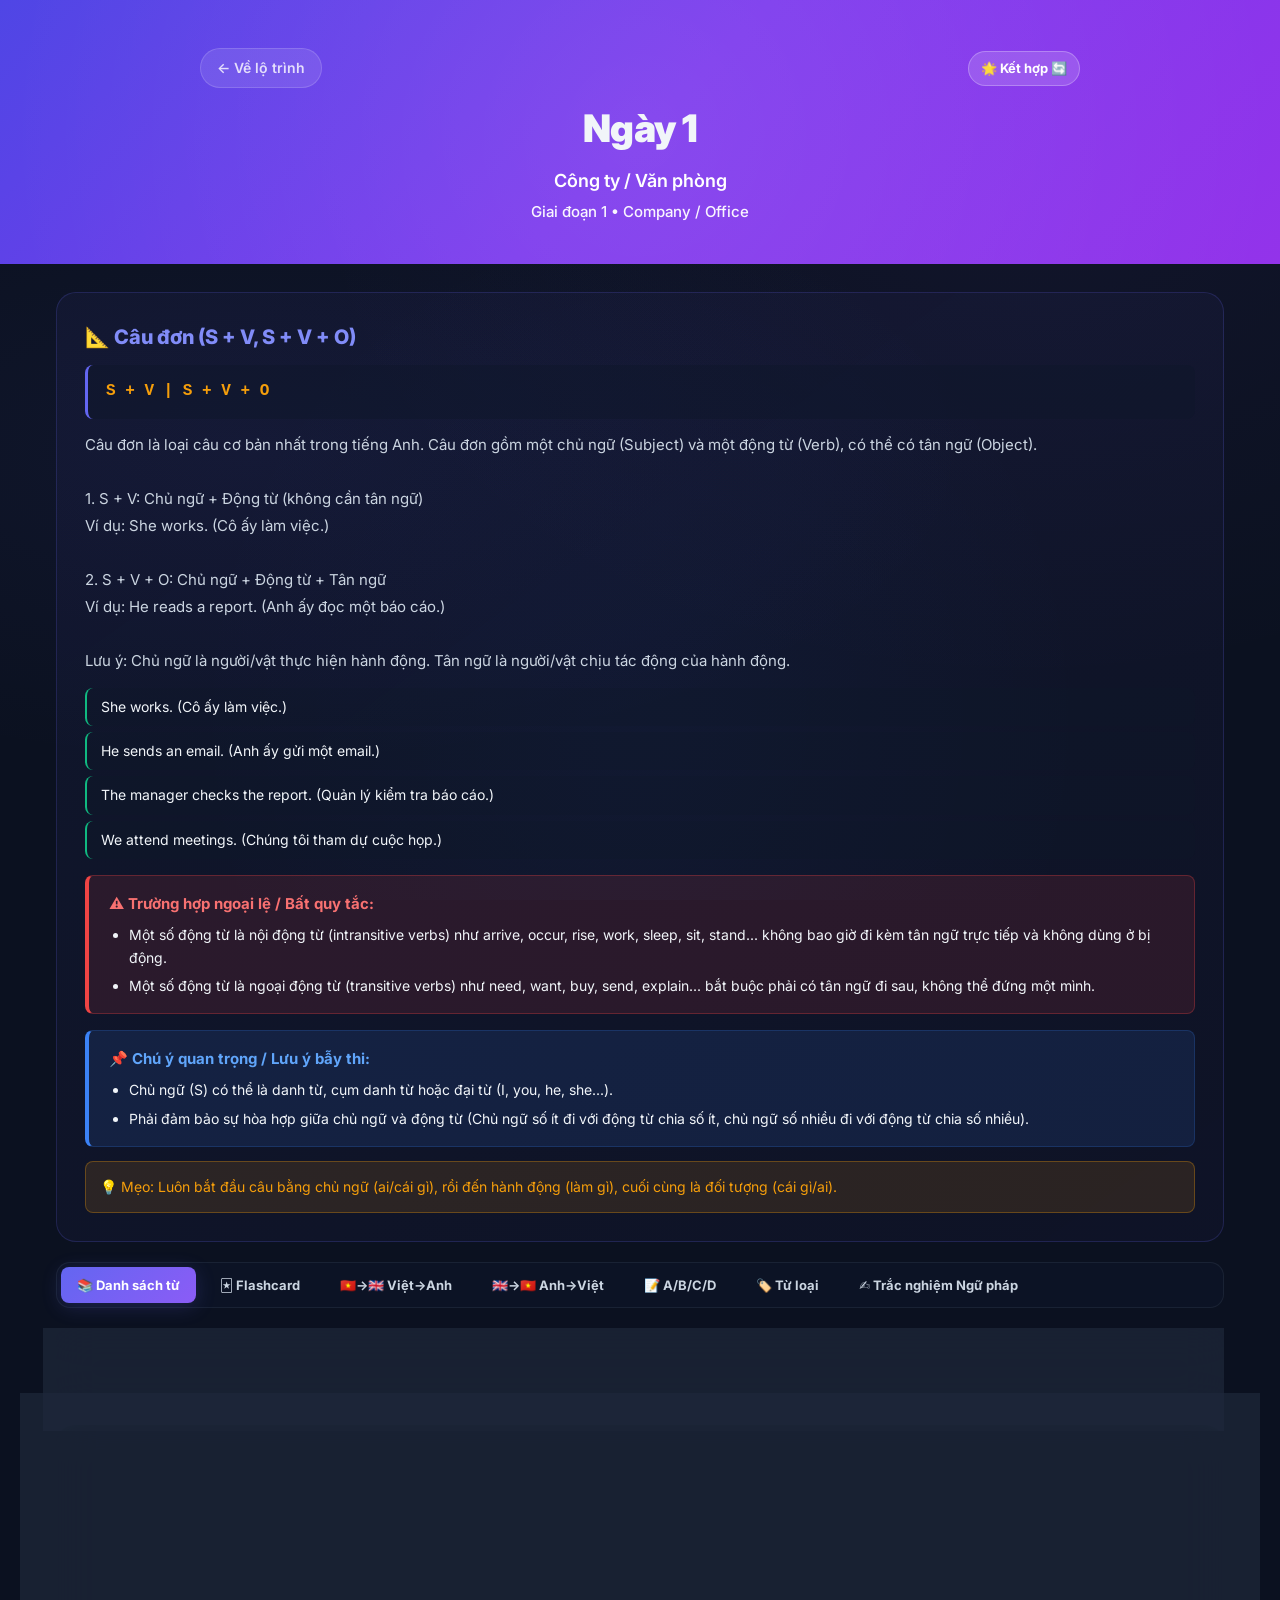
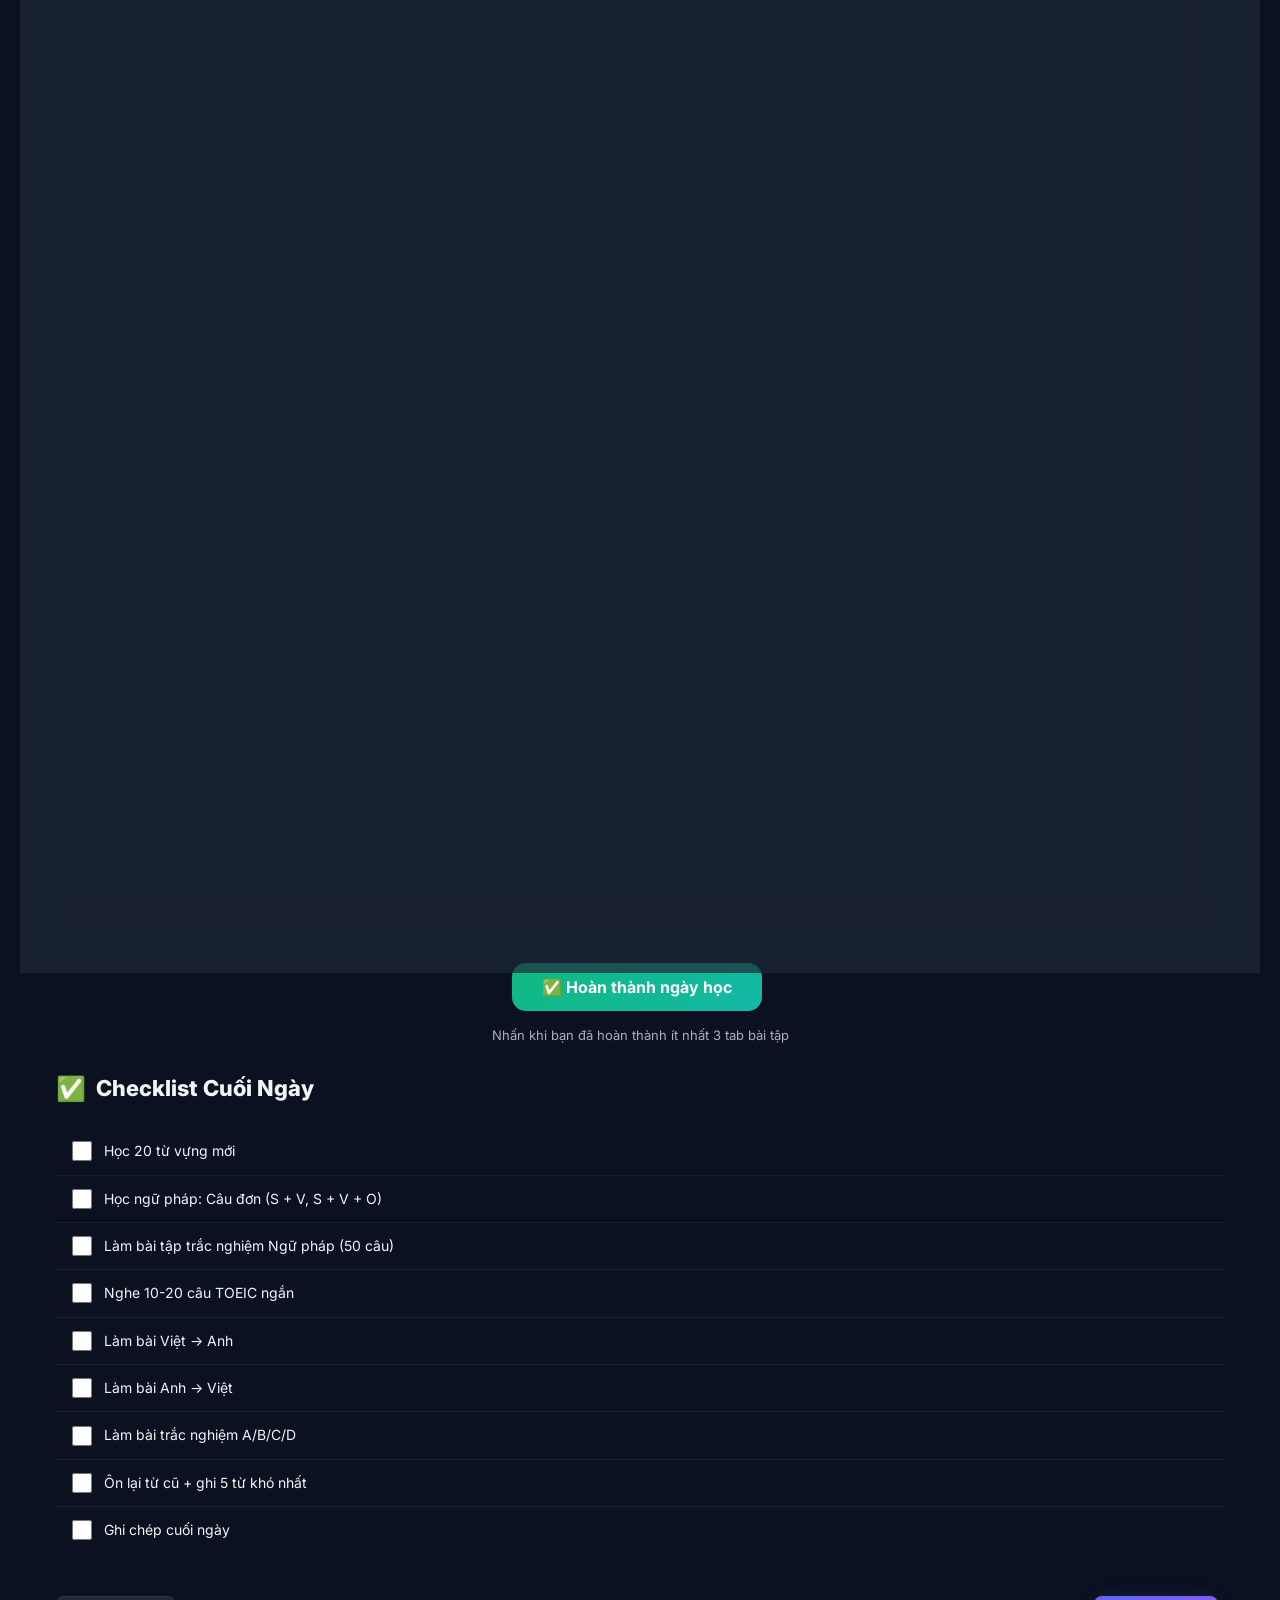
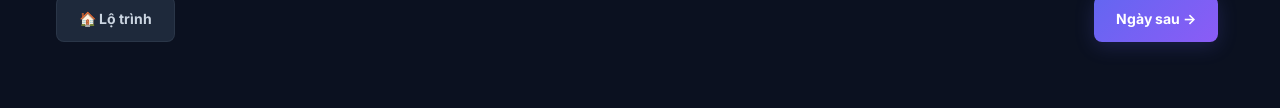
==== commit 28d183a3: "Feat: integrate review gate as a non-blocking card at the top of the learn page" ====
--- a/learn.html
+++ b/learn.html
@@ -20,7 +20,10 @@
 
   <div class="container">
     <!-- GATE SYSTEM -->
-    <div id="gateContainer" class="gate-container" style="display:none">
+    <div id="gateContainer" class="gate-container" style="display:none; padding: 20px; border-radius: var(--radius); border: 1px solid rgba(245, 158, 11, 0.3); background: rgba(245, 158, 11, 0.05); margin-bottom: 24px;">
+      <h3 style="margin-top: 0; color: var(--warning); display: flex; align-items: center; gap: 8px; font-size: 16px; margin-bottom: 16px;">
+        ⚠️ Bạn có phần ôn tập chưa hoàn thành. Hãy làm phần ôn tập dưới đây để hoàn thiện:
+      </h3>
       <div class="gate-steps" id="gateSteps"></div>
       <div id="gateContent" class="gate-content"></div>
     </div>
@@ -438,20 +441,25 @@
     checkGates();
   }
 
-  // ---- GATES ----
   function checkGates() {
     const needsDiff = Storage.needsDifficultReview(currentDay);
     const needsPrev = Storage.needsPreviousDayReview(currentDay);
 
     if (!needsDiff && !needsPrev) {
-      // Gates passed - show learning section
+      document.getElementById('gateContainer').style.display = 'none';
+      if (!dayData.isReview) {
+        showLearning();
+      }
+      return;
+    }
+
+    // Always show learning section below the gate card
+    if (!dayData.isReview) {
       showLearning();
-      return;
-    }
-
-    // Show gate system
+    }
+
+    // Show gate system as a card at the top
     document.getElementById('gateContainer').style.display = 'block';
-    document.getElementById('learningSection').style.display = 'none';
 
     renderGateSteps(needsDiff, needsPrev);
 
@@ -626,7 +634,6 @@
 
   // ---- SHOW LEARNING ----
   function showLearning() {
-    document.getElementById('gateContainer').style.display = 'none';
     document.getElementById('learningSection').style.display = 'block';
 
     const track = Storage.getLearningTrack();
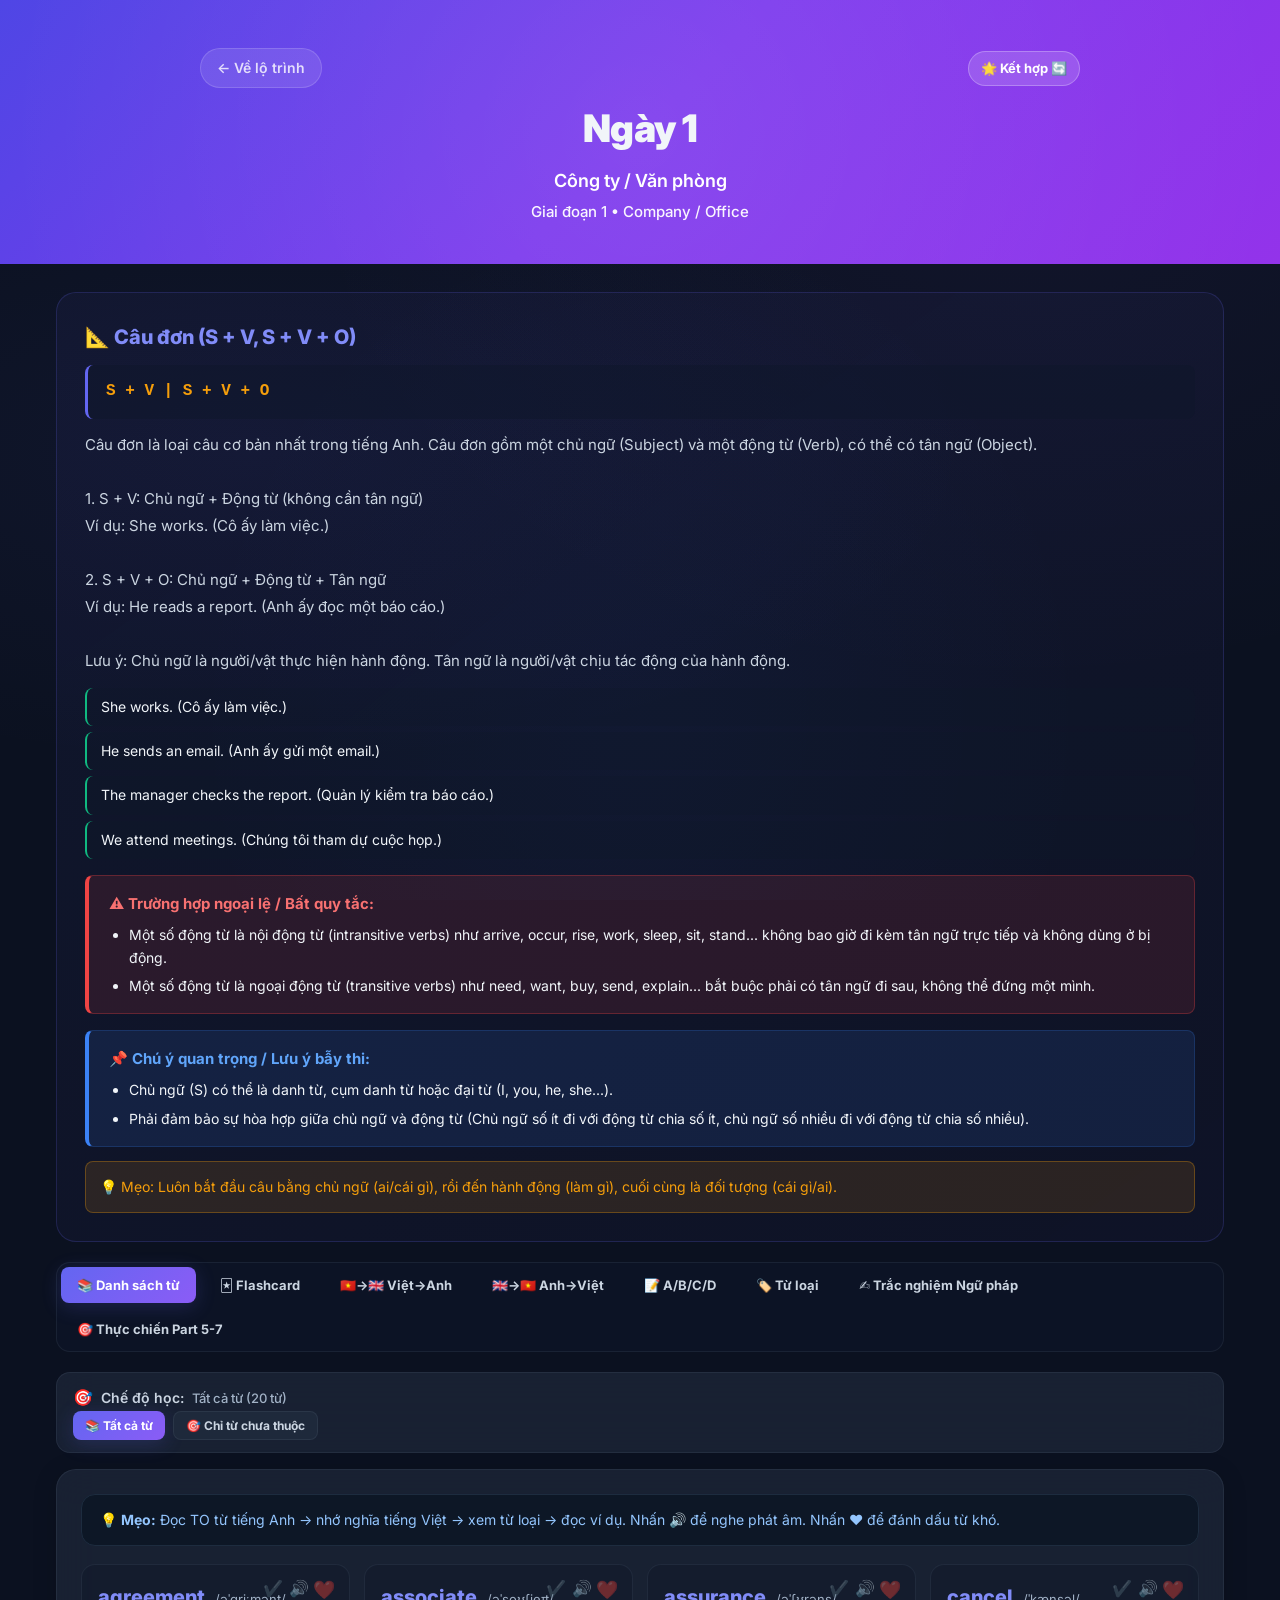
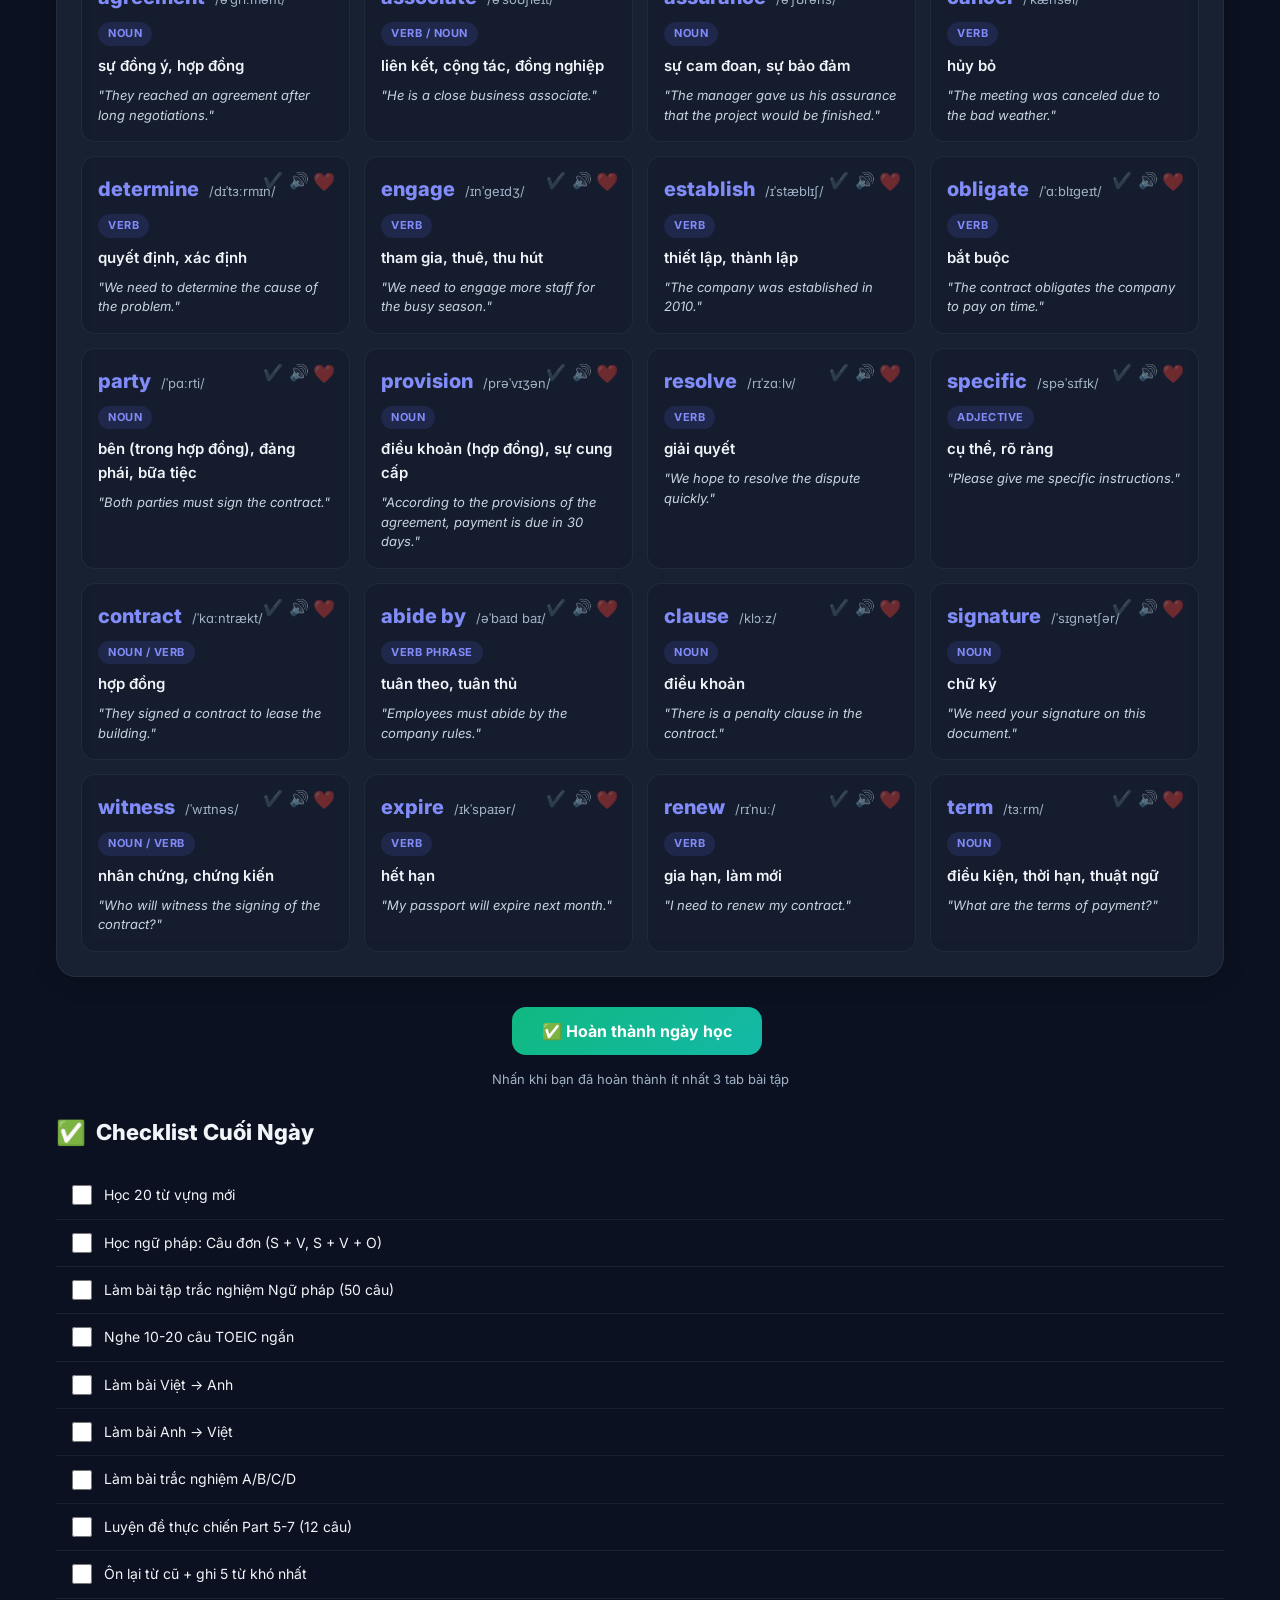
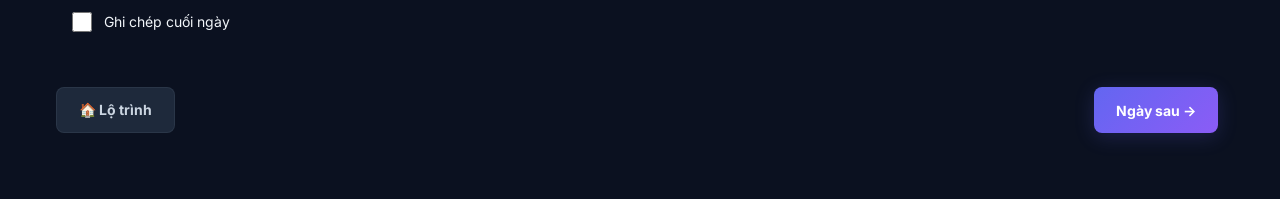
==== commit ac83bc83: "Feat: implement daily mini-TOEIC practice (Part 5, 6, 7) with detailed explanations and auto-checkli" ====
--- a/learn.html
+++ b/learn.html
@@ -60,6 +60,7 @@
         <button class="tab-btn" onclick="showTab('abcd',this)">📝 A/B/C/D</button>
         <button class="tab-btn" onclick="showTab('typeQuiz',this)">🏷️ Từ loại</button>
         <button class="tab-btn" id="grammarQuizTabBtn" onclick="showTab('grammarQuiz',this)" style="display:none">✍️ Trắc nghiệm Ngữ pháp</button>
+        <button class="tab-btn" id="toeicPracticeTabBtn" onclick="showTab('toeicPractice',this)">🎯 Thực chiến Part 5-7</button>
       </div>
 
       <!-- Study Filter Panel -->
@@ -208,6 +209,75 @@
         </div>
       </section>
 
+      <!-- Tab 8: TOEIC Practice Part 5-7 (NEW) -->
+      <section id="toeicPractice" class="section">
+        <div class="toeic-practice-box" style="margin-top: 16px;">
+          <!-- Welcome overview screen -->
+          <div id="toeicPracticeOverview" class="practice-overview">
+            <h3 style="margin-top: 0; display: flex; align-items: center; gap: 8px; font-size: 18px;">
+              🎯 Luyện đề thực chiến TOEIC Part 5, 6, 7
+            </h3>
+            <p style="color: var(--text-muted); font-size: 13.5px; line-height: 1.6; margin-bottom: 20px;">
+              Bài tập tổng hợp hôm nay bao gồm <b>5 câu Part 5</b>, <b>1 đoạn Part 6 (4 câu)</b> và <b>1 đoạn Part 7 (3 câu)</b>. Tất cả câu hỏi đều có dịch nghĩa và giải thích chi tiết từng đáp án để giúp bạn cải thiện tốc độ đọc hiểu và nâng band điểm thực tế.
+            </p>
+            <div style="display: grid; grid-template-columns: repeat(3, 1fr); gap: 12px; margin-bottom: 24px; text-align: center;">
+              <div style="background: var(--bg-hover); padding: 12px; border-radius: var(--radius); border: 1px solid var(--border);">
+                <div style="font-weight: 700; font-size: 20px; color: var(--primary);">5 câu</div>
+                <div style="font-size: 12px; color: var(--text-muted); margin-top: 4px;">Part 5 (Điền câu)</div>
+              </div>
+              <div style="background: var(--bg-hover); padding: 12px; border-radius: var(--radius); border: 1px solid var(--border);">
+                <div style="font-weight: 700; font-size: 20px; color: var(--success);">4 câu</div>
+                <div style="font-size: 12px; color: var(--text-muted); margin-top: 4px;">Part 6 (Điền đoạn)</div>
+              </div>
+              <div style="background: var(--bg-hover); padding: 12px; border-radius: var(--radius); border: 1px solid var(--border);">
+                <div style="font-weight: 700; font-size: 20px; color: var(--accent);">3 câu</div>
+                <div style="font-size: 12px; color: var(--text-muted); margin-top: 4px;">Part 7 (Đọc hiểu)</div>
+              </div>
+            </div>
+            <button class="btn btn-primary btn-lg w-full" onclick="startToeicPracticeQuiz()">Bắt đầu làm bài (12 câu)</button>
+          </div>
+
+          <!-- Active Quiz Screen -->
+          <div id="toeicPracticeQuizPanel" style="display: none;">
+            <div style="display: flex; justify-content: space-between; align-items: center; margin-bottom: 12px; font-weight: 700; font-size: 14px;">
+              <span id="practiceQuestionCounter" style="color: var(--text-secondary);">Câu 1/12</span>
+              <span id="practiceScoreCounter" style="color: var(--success);">Đúng: 0</span>
+            </div>
+            
+            <div class="progress" style="margin-bottom: 20px;"><div id="practiceProgress" class="progress-bar" style="width: 0%;"></div></div>
+            
+            <!-- Question card content -->
+            <div style="background: var(--bg-card); padding: 20px; border-radius: var(--radius); border: 1px solid var(--border); margin-bottom: 16px;">
+              <div id="practicePartLabel" style="font-weight: 800; font-size: 12px; letter-spacing: 0.05em; color: var(--primary); text-transform: uppercase; margin-bottom: 12px;">PART 5</div>
+              
+              <!-- Passage area (only shown for Part 6 and 7) -->
+              <div id="practicePassageArea" style="background: var(--bg-hover); padding: 16px; border-radius: var(--radius); border-left: 4px solid var(--accent); font-family: inherit; font-size: 13.5px; line-height: 1.6; margin-bottom: 16px; white-space: pre-line; display: none;"></div>
+
+              <div id="practiceQuestionText" style="font-size: 15px; font-weight: 600; line-height: 1.5; margin-bottom: 20px; color: var(--text-primary);"></div>
+              
+              <div id="practiceOptionsList" class="abcd-options" style="display: grid; grid-template-columns: 1fr; gap: 10px;"></div>
+              
+              <!-- Detailed explanation block (shown after answering) -->
+              <div id="practiceExplanationPanel" style="margin-top: 20px; padding: 16px; border-radius: var(--radius); background: var(--bg-hover); border: 1px solid var(--border); display: none;"></div>
+            </div>
+
+            <!-- Quiz actions -->
+            <div style="display: flex; justify-content: space-between; align-items: center; margin-top: 16px;">
+              <button class="btn btn-secondary" onclick="exitToeicPracticeQuiz()">← Thoát</button>
+              <button class="btn btn-primary" id="practiceNextBtn" style="display: none;" onclick="nextToeicPracticeQuestion()">Câu tiếp theo →</button>
+            </div>
+          </div>
+
+          <!-- Result summary screen -->
+          <div id="toeicPracticeResultPanel" style="display: none; text-align: center; padding: 24px;">
+            <h2 id="practiceResultTitle" style="margin-top: 0; font-size: 24px; color: var(--text-primary);">🎉 Hoàn thành bài tập!</h2>
+            <div style="font-size: 48px; font-weight: 800; color: var(--primary); margin: 16px 0;" id="practiceResultScore">9/12</div>
+            <p id="practiceResultFeedback" style="color: var(--text-secondary); margin-bottom: 24px; font-size: 14px;"></p>
+            <button class="btn btn-primary" onclick="startToeicPracticeQuiz()">Làm lại bài tập</button>
+          </div>
+        </div>
+      </section>
+
       <!-- Complete Day Button -->
       <div class="text-center mt-lg">
         <button class="btn btn-success btn-lg" onclick="completeDay()" id="completeDayBtn">
@@ -248,6 +318,7 @@
   <script src="storage.js"></script>
   <script src="grammar_questions.js"></script>
   <script src="formulas_data.js"></script>
+  <script src="toeic_practice_generator.js"></script>
   <script>
   // ============================================
   // LEARN PAGE LOGIC
@@ -1721,6 +1792,7 @@
         { id: 'viToEn', label: 'Làm bài Việt → Anh' },
         { id: 'enToVi', label: 'Làm bài Anh → Việt' },
         { id: 'abcd', label: 'Làm bài trắc nghiệm A/B/C/D' },
+        { id: 'toeicPracticeCompleted', label: 'Luyện đề thực chiến Part 5-7 (12 câu)' },
         { id: 'review', label: 'Ôn lại từ cũ + ghi 5 từ khó nhất' },
         { id: 'note', label: 'Ghi chép cuối ngày' }
       );
@@ -1731,6 +1803,7 @@
         { id: 'viToEn', label: 'Làm bài Việt → Anh' },
         { id: 'enToVi', label: 'Làm bài Anh → Việt' },
         { id: 'abcd', label: 'Làm bài trắc nghiệm A/B/C/D' },
+        { id: 'toeicPracticeCompleted', label: 'Luyện đề thực chiến Part 5-7 (12 câu)' },
         { id: 'review', label: 'Ôn lại từ cũ + ghi 5 từ khó nhất' },
         { id: 'note', label: 'Ghi chép cuối ngày' }
       ];
@@ -1744,7 +1817,10 @@
       } else {
         items.push({ id: 'grammar', label: 'Ôn tập ngữ pháp đã học' });
       }
-      items.push({ id: 'note', label: 'Ghi chép cuối ngày' });
+      items.push(
+        { id: 'toeicPracticeCompleted', label: 'Luyện đề thực chiến Part 5-7 (12 câu)' },
+        { id: 'note', label: 'Ghi chép cuối ngày' }
+      );
     }
 
     const saved = Storage.getChecklist(currentDay);
@@ -1832,6 +1908,156 @@
     if (newDay >= 1 && newDay <= 60) {
       window.location.href = `learn.html?day=${newDay}`;
     }
+  }
+
+  // ---- TAB 8: TOEIC PRACTICE PART 5-7 ----
+  let practiceQuestions = [];
+  let practiceIndex = 0;
+  let practiceScore = 0;
+  let practiceAnswers = [];
+
+  function startToeicPracticeQuiz() {
+    if (typeof TOEICPracticeGenerator !== 'undefined') {
+      const topicEn = dayData ? dayData.topicEn : '';
+      const topicVi = dayData ? dayData.topic : '';
+      practiceQuestions = TOEICPracticeGenerator.generate(currentDay, words, topicEn, topicVi);
+    } else {
+      practiceQuestions = [];
+    }
+    
+    practiceIndex = 0;
+    practiceScore = 0;
+    practiceAnswers = [];
+    
+    document.getElementById('toeicPracticeOverview').style.display = 'none';
+    document.getElementById('toeicPracticeResultPanel').style.display = 'none';
+    document.getElementById('toeicPracticeQuizPanel').style.display = 'block';
+    
+    renderToeicPracticeQuestion();
+  }
+
+  function renderToeicPracticeQuestion() {
+    if (practiceQuestions.length === 0) {
+      document.getElementById('toeicPracticeQuizPanel').innerHTML = '<div class="empty-state"><p>Không có bài tập thực chiến cho ngày hôm nay.</p></div>';
+      return;
+    }
+
+    const q = practiceQuestions[practiceIndex];
+    const total = practiceQuestions.length;
+    
+    document.getElementById('practiceQuestionCounter').textContent = `Câu ${practiceIndex + 1}/${total}`;
+    document.getElementById('practiceScoreCounter').textContent = `Đúng: ${practiceScore}`;
+    document.getElementById('practiceProgress').style.width = (practiceIndex / total * 100) + '%';
+    
+    document.getElementById('practicePartLabel').textContent = q.partLabel;
+    
+    const passageArea = document.getElementById('practicePassageArea');
+    if (q.passage) {
+      passageArea.style.display = 'block';
+      passageArea.innerHTML = q.passage;
+    } else {
+      passageArea.style.display = 'none';
+    }
+    
+    document.getElementById('practiceQuestionText').innerHTML = q.question;
+    
+    const optionsList = document.getElementById('practiceOptionsList');
+    const letters = ['A', 'B', 'C', 'D'];
+    optionsList.innerHTML = q.options.map((opt, i) => `
+      <button class="abcd-btn" onclick="selectToeicPracticeOption(${i})">
+        <span class="abcd-letter">${letters[i]}</span>
+        <span>${opt}</span>
+      </button>
+    `).join('');
+    
+    document.getElementById('practiceExplanationPanel').style.display = 'none';
+    document.getElementById('practiceNextBtn').style.display = 'none';
+  }
+
+  function selectToeicPracticeOption(idx) {
+    const q = practiceQuestions[practiceIndex];
+    const ok = idx === q.answerIdx;
+    
+    // Disable all options and show correct/wrong styles
+    const buttons = document.querySelectorAll('#practiceOptionsList .abcd-btn');
+    buttons.forEach((btn, i) => {
+      btn.disabled = true;
+      if (i === q.answerIdx) {
+        btn.classList.add('correct');
+      }
+      if (i === idx && !ok) {
+        btn.classList.add('wrong');
+      }
+    });
+    
+    if (ok) {
+      practiceScore++;
+      document.getElementById('practiceScoreCounter').textContent = `Đúng: ${practiceScore}`;
+    }
+    
+    practiceAnswers.push(ok);
+    
+    // Show explanation panel
+    const explanationPanel = document.getElementById('practiceExplanationPanel');
+    const letters = ['A', 'B', 'C', 'D'];
+    explanationPanel.style.display = 'block';
+    explanationPanel.innerHTML = `
+      <h4 style="margin-top: 0; color: ${ok ? 'var(--success)' : 'var(--danger)'}; font-size: 15px; margin-bottom: 8px;">
+        ${ok ? '🎉 Chính xác!' : `❌ Chưa đúng — Đáp án đúng là ${letters[q.answerIdx]}`}
+      </h4>
+      <p style="margin-bottom: 8px; font-size: 13.5px; font-weight: 500;">
+        <b>Dịch nghĩa:</b> ${q.translation}
+      </p>
+      <p style="margin-bottom: 0; font-size: 13.5px; line-height: 1.5; color: var(--text-secondary);">
+        <b>Giải thích:</b> ${q.explanation}
+      </p>
+    `;
+    
+    const nextBtn = document.getElementById('practiceNextBtn');
+    nextBtn.style.display = 'block';
+    nextBtn.textContent = practiceIndex === practiceQuestions.length - 1 ? 'Xem kết quả' : 'Câu tiếp theo →';
+  }
+
+  function nextToeicPracticeQuestion() {
+    if (practiceIndex < practiceQuestions.length - 1) {
+      practiceIndex++;
+      renderToeicPracticeQuestion();
+    } else {
+      completeToeicPractice();
+    }
+  }
+
+  function exitToeicPracticeQuiz() {
+    document.getElementById('toeicPracticeQuizPanel').style.display = 'none';
+    document.getElementById('toeicPracticeOverview').style.display = 'block';
+  }
+
+  function completeToeicPractice() {
+    document.getElementById('toeicPracticeQuizPanel').style.display = 'none';
+    document.getElementById('toeicPracticeResultPanel').style.display = 'block';
+    
+    const total = practiceQuestions.length;
+    document.getElementById('practiceResultScore').textContent = `${practiceScore}/${total}`;
+    
+    let feedback = '';
+    const pct = (practiceScore / total) * 100;
+    if (pct >= 80) {
+      feedback = '🎉 Tuyệt vời! Bạn đã hoàn thành xuất sắc bài tập thực chiến hôm nay. Khả năng đọc hiểu của bạn rất tốt!';
+    } else if (pct >= 50) {
+      feedback = '👍 Khá tốt! Hãy ôn lại các từ vựng và công thức ngữ pháp chưa vững để cải thiện điểm số.';
+    } else {
+      feedback = '💪 Cố gắng lên! Đọc kỹ phần dịch nghĩa và giải thích chi tiết để tích lũy kinh nghiệm làm bài nhé.';
+    }
+    document.getElementById('practiceResultFeedback').textContent = feedback;
+    
+    // Auto-check checklist item
+    const savedChecklist = Storage.getChecklist(currentDay);
+    if (!savedChecklist['toeicPracticeCompleted']) {
+      Storage.toggleChecklistItem(currentDay, 'toeicPracticeCompleted');
+    }
+    
+    // Update checklist rendering
+    renderChecklist();
   }
 
   // ---- KEYBOARD SHORTCUTS ----
